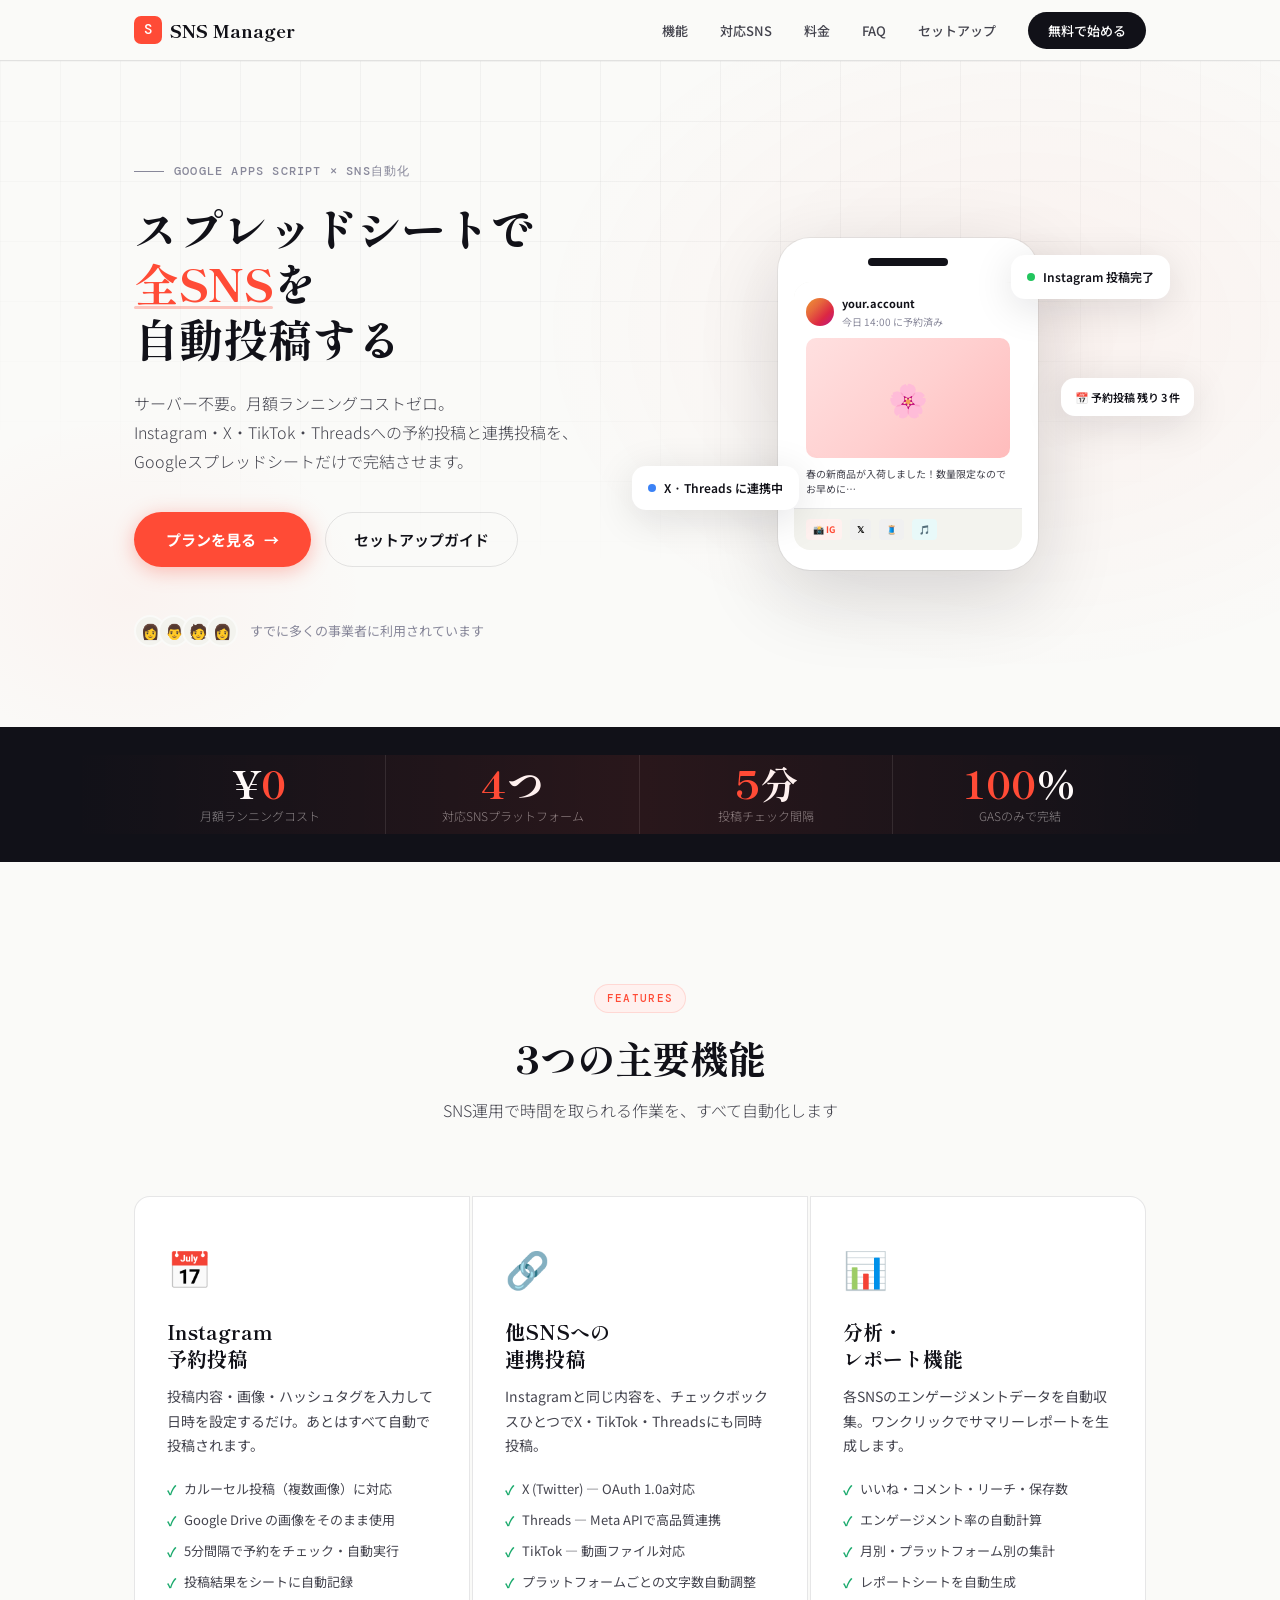
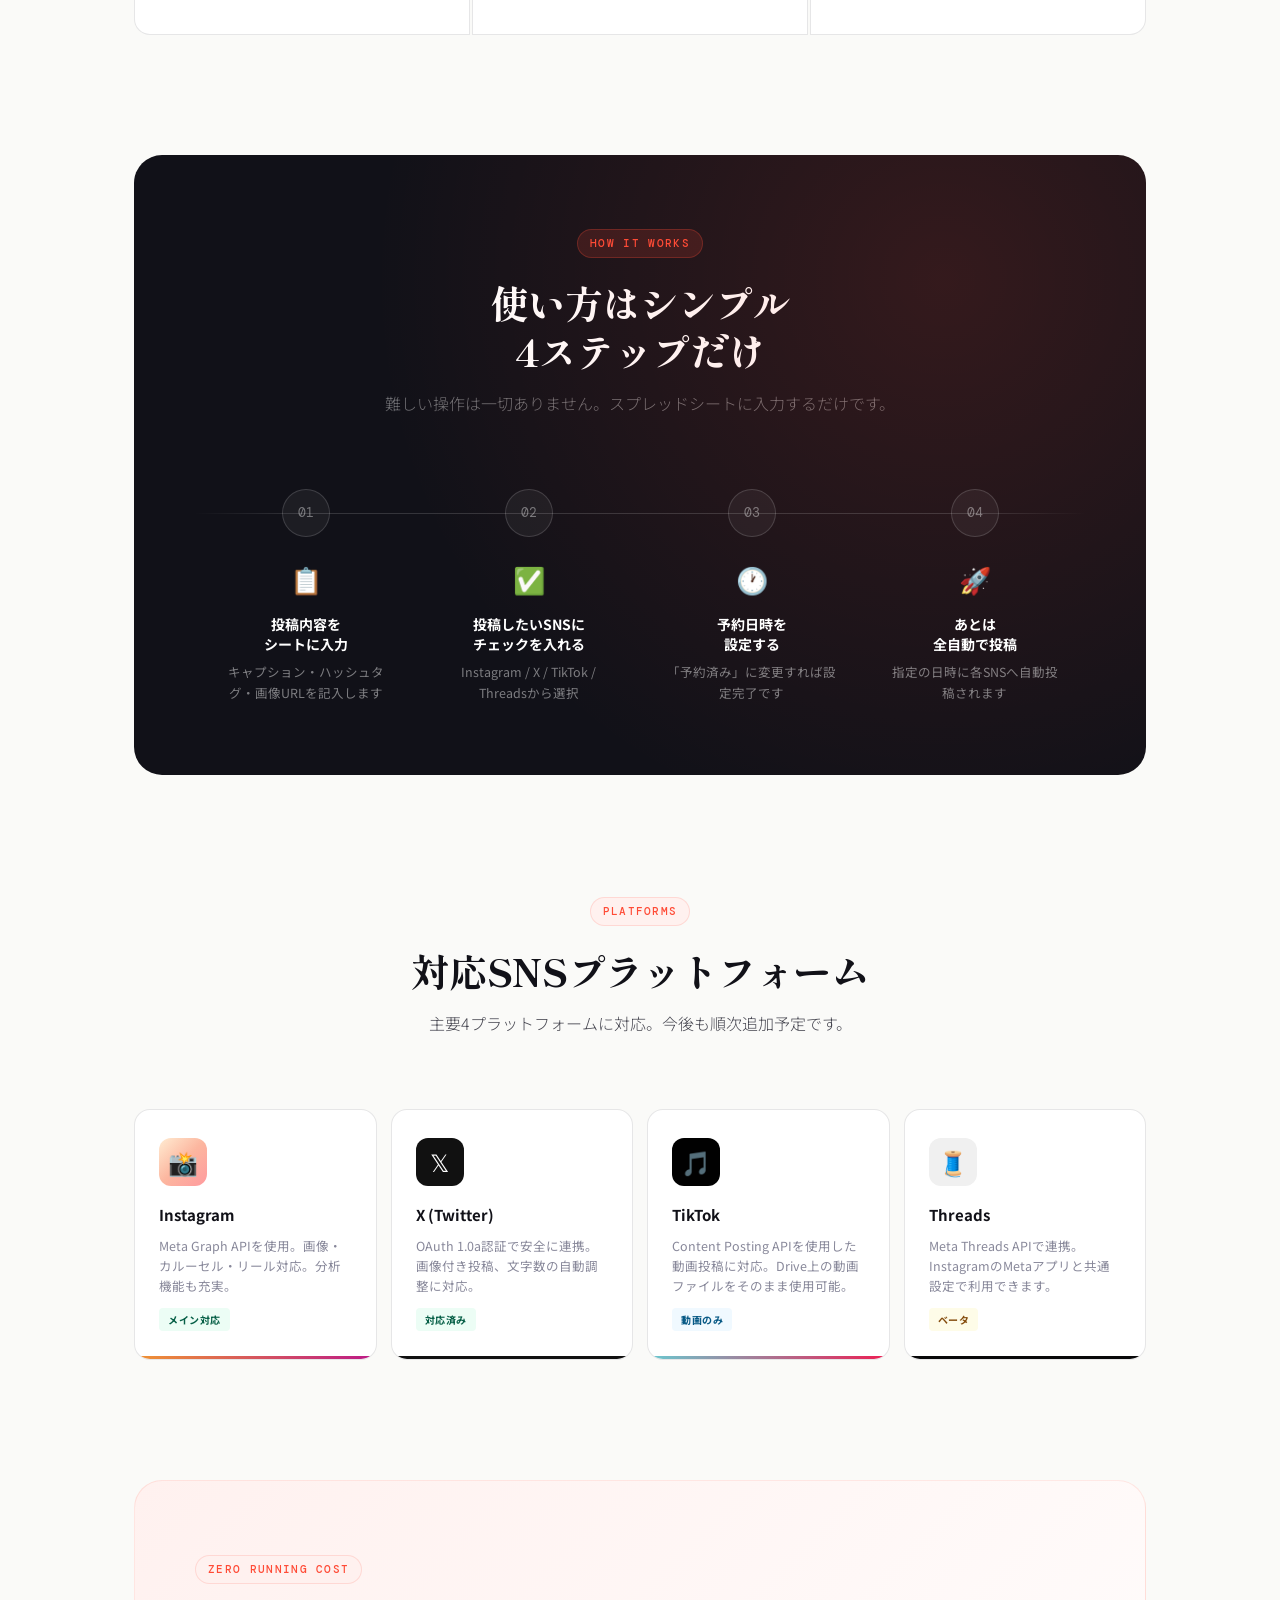
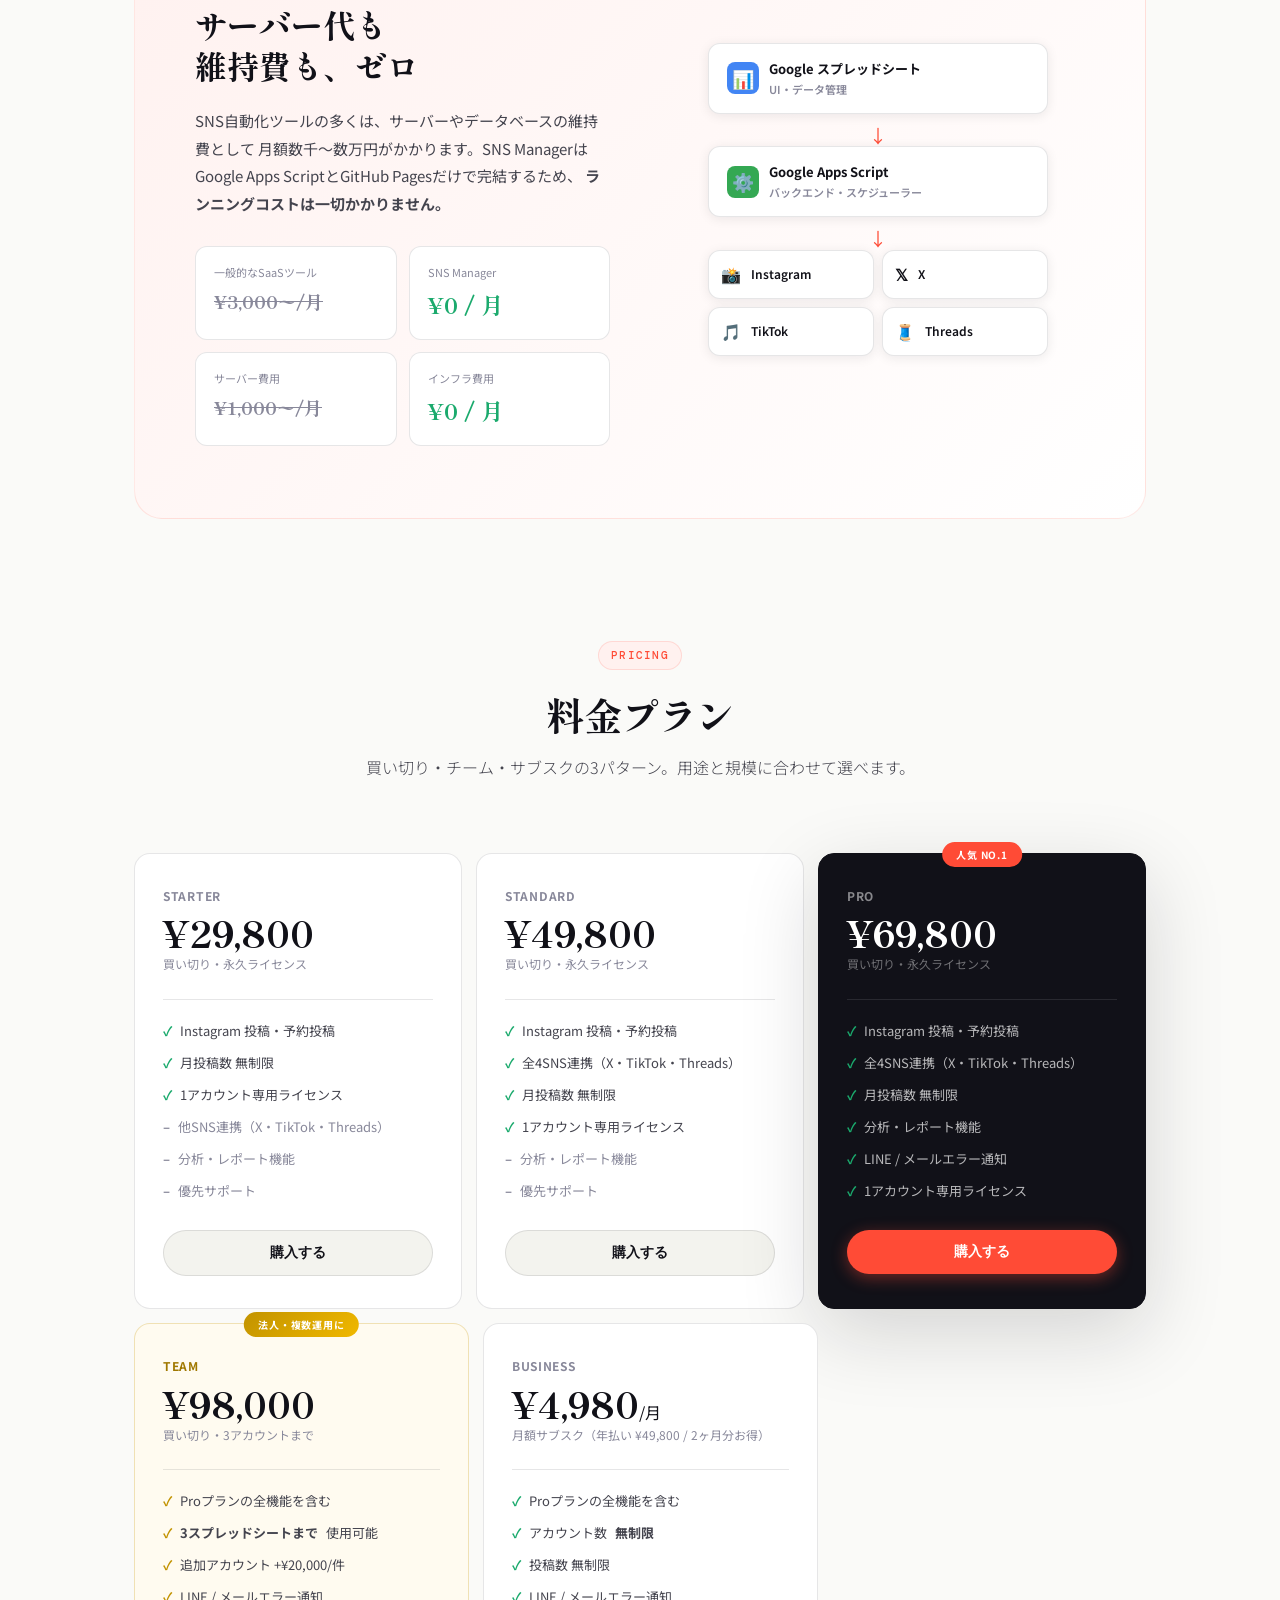
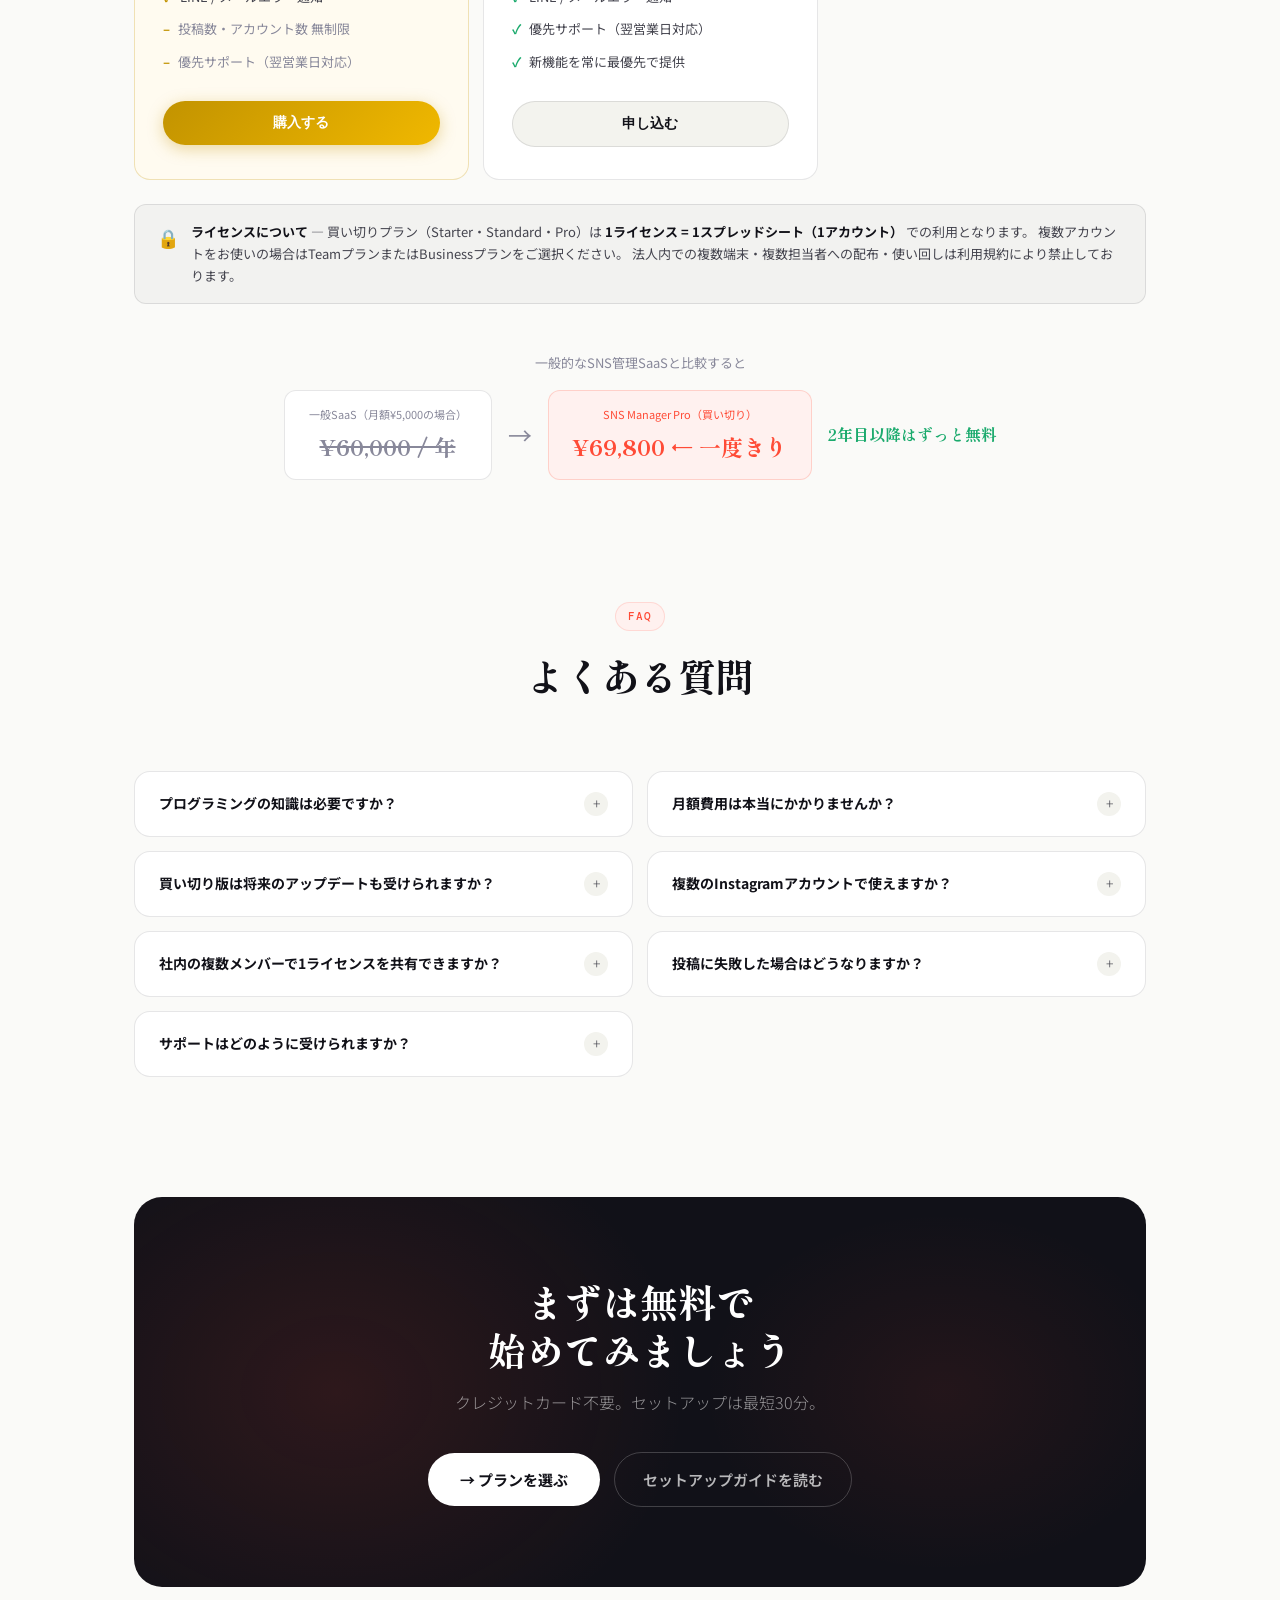
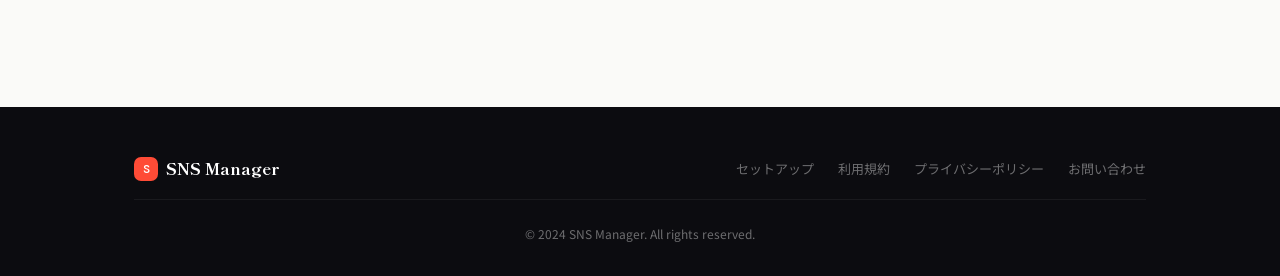
==== index.html @ 596867f9 "Initial commit: add documentation HTML files" ====
<!DOCTYPE html>
<html lang="ja">
<head>
<meta charset="UTF-8">
<meta name="viewport" content="width=device-width, initial-scale=1.0">
<title>SNS Manager — Googleスプレッドシートだけで、全SNS自動投稿</title>
<meta name="description" content="Instagram予約投稿・X・TikTok・Threads連携投稿・分析まで、Google Apps Scriptだけで完結。サーバー不要・月額ゼロのSNS自動化ツール。">
<link rel="preconnect" href="https://fonts.googleapis.com">
<link href="https://fonts.googleapis.com/css2?family=Shippori+Mincho+B1:wght@400;700;800&family=Noto+Sans+JP:wght@300;400;500;700&family=DM+Mono:wght@400;500&display=swap" rel="stylesheet">

<style>
/* ============================================================
   DESIGN TOKENS
   ============================================================ */
:root {
  --ink:       #111118;
  --ink-mid:   #44444e;
  --ink-soft:  #88889a;
  --paper:     #fafaf8;
  --paper2:    #f3f3ee;
  --accent:    #ff4b36;
  --accent-d:  #d93220;
  --accent-bg: #fff1ef;
  --ig:        #e1306c;
  --x:         #111;
  --tt:        #010101;
  --th:        #090909;
  --green:     #1baa6d;
  --border:    rgba(17,17,24,0.1);
  --shadow-sm: 0 2px 12px rgba(17,17,24,0.08);
  --shadow-md: 0 8px 40px rgba(17,17,24,0.12);
  --shadow-lg: 0 24px 80px rgba(17,17,24,0.16);
  --r:         16px;
  --serif: 'Shippori Mincho B1', serif;
  --sans:  'Noto Sans JP', sans-serif;
  --mono:  'DM Mono', monospace;
}

/* ============================================================
   RESET & BASE
   ============================================================ */
*, *::before, *::after { box-sizing: border-box; margin: 0; padding: 0; }
html { scroll-behavior: smooth; font-size: 16px; }
body {
  font-family: var(--sans);
  background: var(--paper);
  color: var(--ink);
  line-height: 1.7;
  overflow-x: hidden;
}
img { display: block; max-width: 100%; }
a { color: inherit; text-decoration: none; }

/* ============================================================
   SCROLL PROGRESS
   ============================================================ */
#progress {
  position: fixed;
  top: 0; left: 0;
  height: 3px;
  background: var(--accent);
  z-index: 300;
  transition: width 0.08s linear;
}

/* ============================================================
   HEADER
   ============================================================ */
header {
  position: sticky; top: 0; z-index: 200;
  background: rgba(250,250,248,0.9);
  backdrop-filter: blur(16px);
  border-bottom: 1px solid var(--border);
}
.nav-inner {
  max-width: 1140px; margin: 0 auto;
  padding: 0 5%;
  display: flex; align-items: center; justify-content: space-between;
  height: 60px;
}
.logo {
  font-family: var(--serif);
  font-size: 18px; font-weight: 800;
  color: var(--ink);
  display: flex; align-items: center; gap: 8px;
}
.logo-mark {
  width: 28px; height: 28px;
  background: var(--accent);
  border-radius: 7px;
  display: flex; align-items: center; justify-content: center;
  font-size: 14px; color: #fff;
  font-family: var(--mono);
  font-weight: 500;
}
.nav-links { display: flex; gap: 32px; list-style: none; }
.nav-links a {
  font-size: 13px; color: var(--ink-mid);
  font-weight: 500; transition: color .2s;
}
.nav-links a:hover { color: var(--ink); }
.nav-cta {
  background: var(--ink); color: #fff !important;
  padding: 9px 20px; border-radius: 100px;
  font-size: 13px; font-weight: 700;
  transition: background .2s, transform .15s;
}
.nav-cta:hover { background: var(--accent) !important; transform: translateY(-1px); }

/* ============================================================
   UTILITY
   ============================================================ */
.container { max-width: 1140px; margin: 0 auto; padding: 0 5%; }
.label {
  display: inline-block;
  font-family: var(--mono);
  font-size: 11px; font-weight: 500;
  letter-spacing: 0.12em; text-transform: uppercase;
  color: var(--accent);
  background: var(--accent-bg);
  padding: 4px 12px; border-radius: 100px;
  border: 1px solid rgba(255,75,54,.15);
  margin-bottom: 20px;
}
.btn-primary {
  display: inline-flex; align-items: center; gap: 8px;
  background: var(--accent); color: #fff;
  padding: 14px 32px; border-radius: 100px;
  font-size: 15px; font-weight: 700;
  box-shadow: 0 4px 20px rgba(255,75,54,.35);
  transition: all .2s;
  cursor: pointer; border: none;
}
.btn-primary:hover {
  background: var(--accent-d);
  transform: translateY(-2px);
  box-shadow: 0 8px 28px rgba(255,75,54,.4);
}
.btn-secondary {
  display: inline-flex; align-items: center; gap: 8px;
  background: transparent; color: var(--ink);
  padding: 14px 28px; border-radius: 100px;
  font-size: 15px; font-weight: 600;
  border: 1.5px solid var(--border);
  transition: all .2s;
  cursor: pointer;
}
.btn-secondary:hover {
  border-color: var(--ink);
  transform: translateY(-1px);
}

/* ============================================================
   HERO
   ============================================================ */
.hero {
  padding: 100px 0 80px;
  position: relative; overflow: hidden;
}
.hero-bg {
  position: absolute; inset: 0;
  background:
    radial-gradient(ellipse 700px 500px at 80% 40%, rgba(255,75,54,.05) 0%, transparent 70%),
    radial-gradient(ellipse 400px 300px at 10% 80%, rgba(255,75,54,.04) 0%, transparent 60%);
  pointer-events: none;
}
/* floating grid lines */
.hero-bg::before {
  content: '';
  position: absolute; inset: 0;
  background-image:
    linear-gradient(var(--border) 1px, transparent 1px),
    linear-gradient(90deg, var(--border) 1px, transparent 1px);
  background-size: 60px 60px;
  mask-image: radial-gradient(ellipse 80% 80% at 50% 0%, black 30%, transparent 100%);
  opacity: .4;
}
.hero-inner {
  position: relative; z-index: 1;
  max-width: 1140px; margin: 0 auto; padding: 0 5%;
  display: grid; grid-template-columns: 1fr 1fr;
  gap: 60px; align-items: center;
}
.hero-text {}
.hero-eyebrow {
  font-family: var(--mono);
  font-size: 12px; font-weight: 500; letter-spacing: .1em;
  text-transform: uppercase; color: var(--ink-soft);
  margin-bottom: 20px;
  display: flex; align-items: center; gap: 10px;
}
.hero-eyebrow::before {
  content: ''; width: 30px; height: 1px;
  background: var(--ink-soft);
}
h1 {
  font-family: var(--serif);
  font-size: clamp(32px, 3.5vw, 52px);
  font-weight: 800; line-height: 1.22;
  letter-spacing: -0.01em;
  margin-bottom: 24px;
}
h1 em {
  font-style: normal; color: var(--accent);
  position: relative; display: inline-block;
}
h1 em::after {
  content: '';
  position: absolute; bottom: 2px; left: 0; right: 0;
  height: 3px; background: var(--accent);
  border-radius: 2px; opacity: .3;
}
.hero-lead {
  font-size: 16px; color: var(--ink-mid);
  line-height: 1.8; margin-bottom: 36px;
  font-weight: 300;
}
.hero-actions { display: flex; gap: 14px; flex-wrap: wrap; margin-bottom: 48px; }
.hero-social-proof {
  display: flex; align-items: center; gap: 12px;
  font-size: 13px; color: var(--ink-soft);
}
.avatar-stack {
  display: flex;
}
.avatar {
  width: 32px; height: 32px; border-radius: 50%;
  background: var(--paper2); border: 2px solid var(--paper);
  margin-left: -8px; font-size: 15px;
  display: flex; align-items: center; justify-content: center;
}
.avatar:first-child { margin-left: 0; }

/* ── hero visual ── */
.hero-visual {
  position: relative; display: flex;
  justify-content: center; align-items: center;
}
.phone-frame {
  width: 260px;
  background: #fff;
  border-radius: 32px;
  padding: 20px 16px;
  box-shadow: var(--shadow-lg), 0 0 0 1px rgba(0,0,0,.06);
  position: relative; z-index: 2;
}
.phone-notch {
  width: 80px; height: 8px;
  background: var(--ink); border-radius: 4px;
  margin: 0 auto 16px;
}
.phone-screen {
  background: var(--paper2);
  border-radius: 16px; overflow: hidden;
}
.phone-post {
  background: #fff;
  border-bottom: 1px solid var(--border);
  padding: 12px;
}
.phone-post-header {
  display: flex; align-items: center; gap: 8px; margin-bottom: 8px;
}
.phone-avatar {
  width: 28px; height: 28px; border-radius: 50%;
  background: linear-gradient(135deg, #f09433, #e6683c, #dc2743, #bc1888);
}
.phone-name { font-size: 11px; font-weight: 700; }
.phone-time { font-size: 10px; color: var(--ink-soft); }
.phone-img-placeholder {
  height: 120px;
  background: linear-gradient(135deg, #ffe0e0 0%, #ffd0d0 50%, #ffbcbc 100%);
  border-radius: 10px; margin-bottom: 8px;
  display: flex; align-items: center; justify-content: center;
  font-size: 32px;
}
.phone-caption { font-size: 10px; color: var(--ink-mid); line-height: 1.5; }
.phone-footer {
  padding: 10px 12px;
  display: flex; gap: 8px; align-items: center;
}
.phone-sns-tag {
  font-size: 9px; font-weight: 700;
  padding: 3px 7px; border-radius: 4px;
  background: var(--accent-bg); color: var(--accent);
}
.phone-sns-tag.x  { background: #f0f0f0; color: #111; }
.phone-sns-tag.th { background: #f0f0f0; color: #090909; }
.phone-sns-tag.tt { background: #e8f9f9; color: #00b8b8; }

/* floating cards */
.float-card {
  position: absolute;
  background: #fff;
  border-radius: 14px;
  padding: 12px 16px;
  box-shadow: var(--shadow-md);
  font-size: 12px; font-weight: 600;
  white-space: nowrap;
  display: flex; align-items: center; gap: 8px;
  animation: float 4s ease-in-out infinite;
  z-index: 3;
}
.float-card-1 { top: 5%; right: -5%; animation-delay: 0s; }
.float-card-2 { bottom: 18%; left: -8%; animation-delay: 1.5s; }
.float-card-3 { top: 42%; right: -10%; animation-delay: 0.8s; }
@keyframes float {
  0%, 100% { transform: translateY(0px); }
  50% { transform: translateY(-8px); }
}
.float-dot {
  width: 8px; height: 8px; border-radius: 50%;
}
.float-dot.green { background: #22c55e; }
.float-dot.blue  { background: #3b82f6; }

/* ============================================================
   STATS BAR
   ============================================================ */
.stats-bar {
  background: var(--ink); color: #fff;
  padding: 28px 0;
  overflow: hidden;
}
.stats-inner {
  max-width: 1140px; margin: 0 auto; padding: 0 5%;
  display: grid; grid-template-columns: repeat(4, 1fr);
  gap: 1px;
  position: relative;
}
.stats-inner::before {
  content: ''; position: absolute; inset: 0;
  background: linear-gradient(90deg, transparent 0%, rgba(255,75,54,.1) 50%, transparent 100%);
  pointer-events: none;
}
.stat-item {
  text-align: center; padding: 8px 0;
  border-right: 1px solid rgba(255,255,255,.1);
}
.stat-item:last-child { border-right: none; }
.stat-num {
  font-family: var(--serif);
  font-size: clamp(26px, 3vw, 40px);
  font-weight: 800; line-height: 1;
  color: #fff; margin-bottom: 4px;
}
.stat-num span { color: var(--accent); }
.stat-label { font-size: 12px; color: rgba(255,255,255,.5); font-weight: 300; }

/* ============================================================
   FEATURES
   ============================================================ */
.features { padding: 120px 0; }
.section-header { text-align: center; margin-bottom: 72px; }
.section-header h2 {
  font-family: var(--serif);
  font-size: clamp(26px, 3vw, 42px);
  font-weight: 800; line-height: 1.25;
  letter-spacing: -0.01em; margin-bottom: 16px;
}
.section-header p { font-size: 16px; color: var(--ink-mid); font-weight: 300; }

.features-grid {
  display: grid;
  grid-template-columns: repeat(3, 1fr);
  gap: 2px;
}
.feat-card {
  background: #fff;
  padding: 40px 32px;
  border: 1px solid var(--border);
  transition: all .3s;
  position: relative; overflow: hidden;
}
.feat-card:first-child { border-radius: var(--r) 0 0 var(--r); }
.feat-card:last-child  { border-radius: 0 var(--r) var(--r) 0; }
.feat-card::before {
  content: '';
  position: absolute; top: 0; left: 0; right: 0;
  height: 3px;
  background: var(--accent);
  transform: scaleX(0); transform-origin: left;
  transition: transform .3s;
}
.feat-card:hover { transform: translateY(-4px); box-shadow: var(--shadow-md); z-index: 1; }
.feat-card:hover::before { transform: scaleX(1); }
.feat-icon {
  font-size: 36px; margin-bottom: 20px;
  display: block;
}
.feat-card h3 {
  font-family: var(--serif);
  font-size: 20px; font-weight: 700;
  margin-bottom: 12px; line-height: 1.35;
}
.feat-card p { font-size: 14px; color: var(--ink-mid); line-height: 1.75; }
.feat-list {
  margin-top: 20px; list-style: none;
  display: flex; flex-direction: column; gap: 8px;
}
.feat-list li {
  font-size: 13px; color: var(--ink-mid);
  display: flex; align-items: flex-start; gap: 8px;
}
.feat-list li::before {
  content: '✓';
  color: var(--green); font-weight: 700; flex-shrink: 0;
  margin-top: 1px;
}

/* ============================================================
   HOW IT WORKS
   ============================================================ */
.how { padding: 0 0 120px; }
.how-inner {
  background: var(--ink);
  border-radius: 28px;
  padding: 72px 60px;
  position: relative; overflow: hidden;
}
.how-inner::before {
  content: '';
  position: absolute; inset: 0;
  background-image: radial-gradient(circle at 80% 20%, rgba(255,75,54,.15) 0%, transparent 60%);
  pointer-events: none;
}
.how-inner .section-header h2 { color: #fff; }
.how-inner .section-header p  { color: rgba(255,255,255,.5); }
.how-steps {
  display: grid; grid-template-columns: repeat(4, 1fr);
  gap: 0; position: relative; z-index: 1;
}
.how-steps::before {
  content: '';
  position: absolute; top: 24px; left: 0; right: 0;
  height: 1px;
  background: linear-gradient(90deg,
    transparent 0%, rgba(255,255,255,.15) 12.5%,
    rgba(255,255,255,.15) 87.5%, transparent 100%);
}
.how-step {
  padding: 0 24px; text-align: center;
  position: relative;
}
.how-step-num {
  width: 48px; height: 48px;
  border-radius: 50%;
  border: 1px solid rgba(255,255,255,.15);
  background: rgba(255,255,255,.05);
  display: flex; align-items: center; justify-content: center;
  margin: 0 auto 20px;
  font-family: var(--mono); font-size: 13px; color: rgba(255,255,255,.4);
  position: relative; z-index: 1;
  transition: all .3s;
}
.how-step:hover .how-step-num {
  background: var(--accent); border-color: var(--accent);
  color: #fff;
}
.how-step-icon {
  font-size: 26px; margin-bottom: 14px;
  display: block;
}
.how-step h4 {
  font-size: 14px; font-weight: 700; color: #fff;
  margin-bottom: 8px; line-height: 1.4;
}
.how-step p { font-size: 12.5px; color: rgba(255,255,255,.45); line-height: 1.65; }

/* ============================================================
   SNS PLATFORMS
   ============================================================ */
.platforms { padding: 0 0 120px; }
.platforms-grid {
  display: grid; grid-template-columns: repeat(4, 1fr);
  gap: 14px; margin-top: 48px;
}
.platform-card {
  border: 1.5px solid var(--border);
  border-radius: var(--r);
  padding: 28px 24px;
  background: #fff;
  transition: all .25s;
  position: relative; overflow: hidden;
}
.platform-card:hover {
  transform: translateY(-4px);
  box-shadow: var(--shadow-md);
}
.platform-card::after {
  content: '';
  position: absolute; bottom: 0; left: 0; right: 0;
  height: 3px;
}
.platform-card.ig::after { background: linear-gradient(90deg, #f09433, #bc1888); }
.platform-card.x::after  { background: #111; }
.platform-card.tt::after { background: linear-gradient(90deg, #69c9d0, #ee1d52); }
.platform-card.th::after { background: #090909; }

.platform-icon {
  width: 48px; height: 48px; border-radius: 12px;
  display: flex; align-items: center; justify-content: center;
  font-size: 24px; margin-bottom: 16px;
}
.ig .platform-icon { background: linear-gradient(135deg, #ffecd2, #fcb69f, #ff9a9e); }
.x .platform-icon  { background: #111; }
.tt .platform-icon { background: #010101; }
.th .platform-icon { background: #f0f0f0; }

.platform-card h3 {
  font-size: 15px; font-weight: 700; margin-bottom: 8px;
}
.platform-card p {
  font-size: 12.5px; color: var(--ink-soft); line-height: 1.6;
}
.platform-tag {
  display: inline-block; margin-top: 12px;
  font-size: 10px; font-weight: 700;
  letter-spacing: .06em; text-transform: uppercase;
  padding: 3px 9px; border-radius: 4px;
}
.tag-available { background: #ecfdf5; color: #065f46; }
.tag-beta      { background: #fefce8; color: #854d0e; }
.tag-video     { background: #f0f9ff; color: #075985; }

/* ============================================================
   PRICING
   ============================================================ */
.pricing { padding: 0 0 120px; background: var(--paper); }
.pricing-grid {
  display: grid;
  grid-template-columns: repeat(3, 1fr);
  gap: 14px; margin-top: 56px;
}
.pricing-grid-bottom {
  display: grid;
  grid-template-columns: repeat(2, 1fr);
  gap: 14px; margin-top: 14px;
  max-width: calc(66.666% + 9px);
  /* align Team+Business under first 2 cards */
}
.pricing-note {
  margin-top: 24px;
  background: rgba(17,17,24,.03);
  border: 1.5px solid var(--border);
  border-radius: 12px;
  padding: 16px 22px;
  display: flex; align-items: flex-start; gap: 12px;
  font-size: 13px; color: var(--ink-mid);
}
.pricing-note-icon { font-size: 18px; flex-shrink: 0; margin-top: 1px; }
.pricing-note strong { color: var(--ink); }
/* Team card gold accent */
.price-card.team {
  background: #fffbf0;
  border-color: rgba(194,147,0,.25);
}
.price-card.team:hover { box-shadow: 0 8px 40px rgba(194,147,0,.15); }
.price-card.team .price-badge {
  background: linear-gradient(135deg, #c29300, #f0b800);
}
.price-card.team .price-plan { color: #a07800; }
.price-card.team .price-features li::before { color: #c29300; }
.price-card.team .price-cta.gold {
  background: linear-gradient(135deg, #c29300, #f0b800);
  color: #fff;
  border: none;
  box-shadow: 0 4px 16px rgba(194,147,0,.35);
}
.price-card.team .price-cta.gold:hover {
  filter: brightness(1.08); transform: translateY(-1px);
}
.price-card {
  background: #fff;
  border: 1.5px solid var(--border);
  border-radius: var(--r);
  padding: 32px 28px;
  position: relative; transition: all .3s;
}
.price-card:hover {
  transform: translateY(-4px);
  box-shadow: var(--shadow-md);
}
.price-card.featured {
  background: var(--ink); border-color: var(--ink);
  transform: translateY(-8px);
  box-shadow: var(--shadow-lg);
}
.price-card.featured:hover { transform: translateY(-12px); }

.price-badge {
  position: absolute; top: -12px; left: 50%; transform: translateX(-50%);
  background: var(--accent); color: #fff;
  font-size: 10px; font-weight: 700; letter-spacing: .08em;
  text-transform: uppercase; padding: 4px 14px; border-radius: 100px;
  white-space: nowrap;
}

.price-plan {
  font-size: 12px; font-weight: 700; letter-spacing: .06em;
  text-transform: uppercase; color: var(--ink-soft);
  margin-bottom: 8px;
}
.price-card.featured .price-plan { color: rgba(255,255,255,.5); }

.price-amount {
  font-family: var(--serif);
  font-size: 36px; font-weight: 800;
  line-height: 1; color: var(--ink);
  margin-bottom: 4px;
}
.price-card.featured .price-amount { color: #fff; }
.price-amount small {
  font-size: 16px; font-weight: 400;
  font-family: var(--sans);
}
.price-type {
  font-size: 12px; color: var(--ink-soft); margin-bottom: 24px;
}
.price-card.featured .price-type { color: rgba(255,255,255,.4); }

.price-divider {
  height: 1px; background: var(--border); margin-bottom: 20px;
}
.price-card.featured .price-divider { background: rgba(255,255,255,.1); }

.price-features { list-style: none; display: flex; flex-direction: column; gap: 10px; }
.price-features li {
  font-size: 13px; color: var(--ink-mid);
  display: flex; align-items: flex-start; gap: 8px;
}
.price-card.featured .price-features li { color: rgba(255,255,255,.7); }
.price-features li::before {
  content: '✓'; color: var(--green); font-weight: 700; flex-shrink: 0;
}
.price-features li.disabled { color: var(--ink-soft) !important; }
.price-features li.disabled::before { content: '–'; color: var(--ink-soft); }

.price-cta {
  width: 100%; margin-top: 28px;
  padding: 13px; border-radius: 100px;
  font-size: 14px; font-weight: 700;
  cursor: pointer; border: none;
  transition: all .2s;
}
.price-cta.light {
  background: var(--paper2); color: var(--ink);
  border: 1.5px solid var(--border);
}
.price-cta.light:hover { background: var(--paper); border-color: var(--ink); }
.price-cta.dark {
  background: var(--accent); color: #fff;
  box-shadow: 0 4px 16px rgba(255,75,54,.4);
}
.price-cta.dark:hover { background: var(--accent-d); transform: translateY(-1px); }

/* ============================================================
   TESTIMONIAL / NO SERVER SECTION
   ============================================================ */
.noserver {
  padding: 0 0 120px;
}
.noserver-inner {
  background: linear-gradient(135deg, var(--accent-bg) 0%, #fff 100%);
  border: 1.5px solid rgba(255,75,54,.12);
  border-radius: 28px;
  padding: 72px 60px;
  display: grid; grid-template-columns: 1fr 1fr;
  gap: 60px; align-items: center;
}
.noserver-text {}
.noserver-text h2 {
  font-family: var(--serif);
  font-size: clamp(24px, 2.5vw, 36px);
  font-weight: 800; line-height: 1.3;
  margin-bottom: 20px;
}
.noserver-text p { font-size: 15px; color: var(--ink-mid); line-height: 1.85; margin-bottom: 28px; }
.cost-compare {
  display: grid; grid-template-columns: 1fr 1fr;
  gap: 12px;
}
.cost-item {
  background: #fff;
  border: 1px solid var(--border);
  border-radius: 12px; padding: 16px 18px;
}
.cost-label { font-size: 11px; color: var(--ink-soft); margin-bottom: 4px; }
.cost-val {
  font-family: var(--serif);
  font-size: 22px; font-weight: 800;
}
.cost-val.zero { color: var(--green); }
.cost-val.strike {
  color: var(--ink-soft);
  text-decoration: line-through;
  font-size: 18px;
}

.noserver-visual {
  display: flex; align-items: center; justify-content: center;
}
.arch-diagram {
  position: relative; width: 100%; max-width: 340px;
}
.arch-node {
  background: #fff;
  border: 1.5px solid var(--border);
  border-radius: 12px; padding: 14px 18px;
  display: flex; align-items: center; gap: 10px;
  box-shadow: var(--shadow-sm);
  font-size: 13px; font-weight: 600;
  margin-bottom: 10px;
  transition: all .3s;
  position: relative; z-index: 2;
}
.arch-node:hover { box-shadow: var(--shadow-md); transform: translateX(4px); }
.arch-node-icon {
  width: 32px; height: 32px; border-radius: 8px;
  display: flex; align-items: center; justify-content: center;
  font-size: 16px; flex-shrink: 0;
}
.arch-arrow {
  text-align: center; font-size: 18px; color: var(--accent);
  margin: -4px 0; position: relative; z-index: 1;
  animation: arrowPulse 1.5s ease-in-out infinite;
}
@keyframes arrowPulse {
  0%, 100% { opacity: 1; transform: translateY(0); }
  50% { opacity: .5; transform: translateY(3px); }
}

/* ============================================================
   FAQ
   ============================================================ */
.faq { padding: 0 0 120px; }
.faq-grid {
  display: grid; grid-template-columns: repeat(2, 1fr);
  gap: 14px; margin-top: 56px;
}
.faq-item {
  background: #fff; border: 1.5px solid var(--border);
  border-radius: var(--r); overflow: hidden;
  transition: border-color .2s;
}
.faq-item:hover { border-color: rgba(17,17,24,.2); }
.faq-q {
  padding: 20px 24px;
  font-size: 14px; font-weight: 700;
  cursor: pointer;
  display: flex; justify-content: space-between; align-items: center;
  gap: 12px;
  user-select: none;
}
.faq-toggle {
  width: 24px; height: 24px; border-radius: 50%;
  background: var(--paper2); flex-shrink: 0;
  display: flex; align-items: center; justify-content: center;
  font-size: 14px; font-weight: 300; color: var(--ink-mid);
  transition: all .2s;
}
.faq-item.open .faq-toggle {
  background: var(--accent); color: #fff; transform: rotate(45deg);
}
.faq-a {
  display: none; padding: 0 24px 20px;
  font-size: 13.5px; color: var(--ink-mid); line-height: 1.75;
  border-top: 1px solid var(--border);
  padding-top: 16px;
}
.faq-item.open .faq-a { display: block; }

/* ============================================================
   CTA SECTION
   ============================================================ */
.cta-section {
  padding: 0 0 120px;
}
.cta-inner {
  background: var(--ink); color: #fff;
  border-radius: 28px;
  padding: 80px 60px;
  text-align: center;
  position: relative; overflow: hidden;
}
.cta-inner::before {
  content: '';
  position: absolute; inset: 0;
  background:
    radial-gradient(ellipse 500px 400px at 20% 50%, rgba(255,75,54,.12) 0%, transparent 70%),
    radial-gradient(ellipse 400px 300px at 80% 50%, rgba(255,75,54,.08) 0%, transparent 60%);
  pointer-events: none;
}
.cta-inner h2 {
  font-family: var(--serif);
  font-size: clamp(26px, 3vw, 44px);
  font-weight: 800; line-height: 1.25;
  margin-bottom: 16px; position: relative; z-index: 1;
}
.cta-inner p {
  font-size: 16px; color: rgba(255,255,255,.55);
  margin-bottom: 36px; position: relative; z-index: 1;
  font-weight: 300;
}
.cta-actions {
  display: flex; align-items: center; justify-content: center;
  gap: 14px; flex-wrap: wrap;
  position: relative; z-index: 1;
}
.btn-white {
  display: inline-flex; align-items: center; gap: 8px;
  background: #fff; color: var(--ink);
  padding: 14px 32px; border-radius: 100px;
  font-size: 15px; font-weight: 700;
  transition: all .2s;
}
.btn-white:hover { background: var(--paper2); transform: translateY(-2px); }
.btn-outline-white {
  display: inline-flex; align-items: center; gap: 8px;
  background: transparent; color: rgba(255,255,255,.7);
  padding: 14px 28px; border-radius: 100px;
  font-size: 15px; font-weight: 600;
  border: 1.5px solid rgba(255,255,255,.2);
  transition: all .2s;
}
.btn-outline-white:hover { border-color: rgba(255,255,255,.5); color: #fff; }

/* ============================================================
   FOOTER
   ============================================================ */
footer {
  background: #0c0c10; color: rgba(255,255,255,.4);
  padding: 48px 0 32px;
}
.footer-inner {
  max-width: 1140px; margin: 0 auto; padding: 0 5%;
  display: flex; justify-content: space-between; align-items: center;
  flex-wrap: wrap; gap: 20px;
}
.footer-logo {
  font-family: var(--serif);
  font-size: 16px; font-weight: 800; color: #fff;
  display: flex; align-items: center; gap: 8px;
}
.footer-links { display: flex; gap: 24px; }
.footer-links a { font-size: 13px; transition: color .2s; }
.footer-links a:hover { color: rgba(255,255,255,.8); }
.footer-copy { font-size: 12px; width: 100%; text-align: center; padding-top: 24px; border-top: 1px solid rgba(255,255,255,.06); margin-top: 16px; }

/* ============================================================
   ANIMATIONS
   ============================================================ */
.reveal {
  opacity: 0;
  transform: translateY(24px);
  transition: opacity .6s ease, transform .6s ease;
}
.reveal.visible {
  opacity: 1;
  transform: translateY(0);
}

/* ============================================================
   RESPONSIVE
   ============================================================ */
@media (max-width: 900px) {
  .hero-inner { grid-template-columns: 1fr; }
  .hero-visual { display: none; }
  .features-grid { grid-template-columns: 1fr; }
  .feat-card:first-child { border-radius: var(--r) var(--r) 0 0; }
  .feat-card:last-child  { border-radius: 0 0 var(--r) var(--r); }
  .how-inner { padding: 48px 28px; }
  .how-steps { grid-template-columns: repeat(2, 1fr); gap: 32px; }
  .how-steps::before { display: none; }
  .platforms-grid { grid-template-columns: repeat(2, 1fr); }
  .pricing-grid { grid-template-columns: repeat(2, 1fr); }
  .pricing-grid-bottom { grid-template-columns: repeat(2, 1fr); max-width: 100%; }
  .price-card.featured { transform: none; }
  .noserver-inner { grid-template-columns: 1fr; padding: 48px 28px; }
  .noserver-visual { display: none; }
  .faq-grid { grid-template-columns: 1fr; }
  .cta-inner { padding: 56px 28px; }
  .stats-inner { grid-template-columns: repeat(2, 1fr); }
  .nav-links { display: none; }
}
@media (max-width: 540px) {
  .pricing-grid { grid-template-columns: 1fr; }
  .pricing-grid-bottom { grid-template-columns: 1fr; max-width: 100%; }
  .platforms-grid { grid-template-columns: 1fr 1fr; }
  .how-steps { grid-template-columns: 1fr; }
}
</style>
</head>
<body>

<div id="progress"></div>

<!-- ============================================================
     HEADER
     ============================================================ -->
<header>
  <div class="nav-inner">
    <a href="#" class="logo">
      <div class="logo-mark">S</div>
      SNS Manager
    </a>
    <ul class="nav-links">
      <li><a href="#features">機能</a></li>
      <li><a href="#platforms">対応SNS</a></li>
      <li><a href="#pricing">料金</a></li>
      <li><a href="#faq">FAQ</a></li>
      <li><a href="setup-guide.html">セットアップ</a></li>
      <li><a href="#cta" class="nav-cta">無料で始める</a></li>
    </ul>
  </div>
</header>

<!-- ============================================================
     HERO
     ============================================================ -->
<section class="hero">
  <div class="hero-bg"></div>
  <div class="hero-inner">
    <div class="hero-text">
      <div class="hero-eyebrow">Google Apps Script × SNS自動化</div>
      <h1>スプレッドシートで<br><em>全SNS</em>を<br>自動投稿する</h1>
      <p class="hero-lead">
        サーバー不要。月額ランニングコストゼロ。<br>
        Instagram・X・TikTok・Threadsへの予約投稿と連携投稿を、
        Googleスプレッドシートだけで完結させます。
      </p>
      <div class="hero-actions">
        <a href="#pricing" class="btn-primary">
          <span>プランを見る</span>
          <span>→</span>
        </a>
        <a href="setup-guide.html" class="btn-secondary">
          <span>セットアップガイド</span>
        </a>
      </div>
      <div class="hero-social-proof">
        <div class="avatar-stack">
          <div class="avatar">👩</div>
          <div class="avatar">👨</div>
          <div class="avatar">🧑</div>
          <div class="avatar">👩</div>
        </div>
        <span>すでに多くの事業者に利用されています</span>
      </div>
    </div>

    <div class="hero-visual">
      <!-- floating status cards -->
      <div class="float-card float-card-1">
        <div class="float-dot green"></div>
        Instagram 投稿完了
      </div>
      <div class="float-card float-card-2">
        <div class="float-dot blue"></div>
        X · Threads に連携中
      </div>
      <div class="float-card float-card-3" style="font-size:11px; padding: 10px 14px;">
        📅 予約投稿 残り 3 件
      </div>

      <!-- phone mockup -->
      <div class="phone-frame">
        <div class="phone-notch"></div>
        <div class="phone-screen">
          <div class="phone-post">
            <div class="phone-post-header">
              <div class="phone-avatar"></div>
              <div>
                <div class="phone-name">your.account</div>
                <div class="phone-time">今日 14:00 に予約済み</div>
              </div>
            </div>
            <div class="phone-img-placeholder">🌸</div>
            <div class="phone-caption">
              春の新商品が入荷しました！数量限定なのでお早めに…
            </div>
          </div>
          <div class="phone-footer">
            <div class="phone-sns-tag">📸 IG</div>
            <div class="phone-sns-tag x">𝕏</div>
            <div class="phone-sns-tag th">🧵</div>
            <div class="phone-sns-tag tt">🎵</div>
          </div>
        </div>
      </div>
    </div>
  </div>
</section>

<!-- ============================================================
     STATS
     ============================================================ -->
<div class="stats-bar">
  <div class="stats-inner">
    <div class="stat-item">
      <div class="stat-num">¥<span class="counter" data-target="0">0</span></div>
      <div class="stat-label">月額ランニングコスト</div>
    </div>
    <div class="stat-item">
      <div class="stat-num"><span class="counter" data-target="4">0</span>つ</div>
      <div class="stat-label">対応SNSプラットフォーム</div>
    </div>
    <div class="stat-item">
      <div class="stat-num"><span class="counter" data-target="5">0</span>分</div>
      <div class="stat-label">投稿チェック間隔</div>
    </div>
    <div class="stat-item">
      <div class="stat-num"><span class="counter" data-target="100">0</span>%</div>
      <div class="stat-label">GASのみで完結</div>
    </div>
  </div>
</div>

<!-- ============================================================
     FEATURES
     ============================================================ -->
<section class="features" id="features">
  <div class="container">
    <div class="section-header reveal">
      <div class="label">Features</div>
      <h2>3つの主要機能</h2>
      <p>SNS運用で時間を取られる作業を、すべて自動化します</p>
    </div>
    <div class="features-grid">
      <div class="feat-card reveal">
        <span class="feat-icon">📅</span>
        <h3>Instagram<br>予約投稿</h3>
        <p>投稿内容・画像・ハッシュタグを入力して日時を設定するだけ。あとはすべて自動で投稿されます。</p>
        <ul class="feat-list">
          <li>カルーセル投稿（複数画像）に対応</li>
          <li>Google Drive の画像をそのまま使用</li>
          <li>5分間隔で予約をチェック・自動実行</li>
          <li>投稿結果をシートに自動記録</li>
        </ul>
      </div>
      <div class="feat-card reveal">
        <span class="feat-icon">🔗</span>
        <h3>他SNSへの<br>連携投稿</h3>
        <p>Instagramと同じ内容を、チェックボックスひとつでX・TikTok・Threadsにも同時投稿。</p>
        <ul class="feat-list">
          <li>X (Twitter) — OAuth 1.0a対応</li>
          <li>Threads — Meta APIで高品質連携</li>
          <li>TikTok — 動画ファイル対応</li>
          <li>プラットフォームごとの文字数自動調整</li>
        </ul>
      </div>
      <div class="feat-card reveal">
        <span class="feat-icon">📊</span>
        <h3>分析・<br>レポート機能</h3>
        <p>各SNSのエンゲージメントデータを自動収集。ワンクリックでサマリーレポートを生成します。</p>
        <ul class="feat-list">
          <li>いいね・コメント・リーチ・保存数</li>
          <li>エンゲージメント率の自動計算</li>
          <li>月別・プラットフォーム別の集計</li>
          <li>レポートシートを自動生成</li>
        </ul>
      </div>
    </div>
  </div>
</section>

<!-- ============================================================
     HOW IT WORKS
     ============================================================ -->
<section class="how">
  <div class="container">
    <div class="how-inner reveal">
      <div class="section-header">
        <div class="label" style="background:rgba(255,75,54,.15); border-color:rgba(255,75,54,.25);">How it works</div>
        <h2>使い方はシンプル<br>4ステップだけ</h2>
        <p style="color:rgba(255,255,255,.4);">難しい操作は一切ありません。スプレッドシートに入力するだけです。</p>
      </div>
      <div class="how-steps">
        <div class="how-step">
          <div class="how-step-num">01</div>
          <span class="how-step-icon">📋</span>
          <h4>投稿内容を<br>シートに入力</h4>
          <p>キャプション・ハッシュタグ・画像URLを記入します</p>
        </div>
        <div class="how-step">
          <div class="how-step-num">02</div>
          <span class="how-step-icon">✅</span>
          <h4>投稿したいSNSに<br>チェックを入れる</h4>
          <p>Instagram / X / TikTok / Threadsから選択</p>
        </div>
        <div class="how-step">
          <div class="how-step-num">03</div>
          <span class="how-step-icon">🕐</span>
          <h4>予約日時を<br>設定する</h4>
          <p>「予約済み」に変更すれば設定完了です</p>
        </div>
        <div class="how-step">
          <div class="how-step-num">04</div>
          <span class="how-step-icon">🚀</span>
          <h4>あとは<br>全自動で投稿</h4>
          <p>指定の日時に各SNSへ自動投稿されます</p>
        </div>
      </div>
    </div>
  </div>
</section>

<!-- ============================================================
     PLATFORMS
     ============================================================ -->
<section class="platforms" id="platforms">
  <div class="container">
    <div class="section-header reveal">
      <div class="label">Platforms</div>
      <h2>対応SNSプラットフォーム</h2>
      <p>主要4プラットフォームに対応。今後も順次追加予定です。</p>
    </div>
    <div class="platforms-grid">
      <div class="platform-card ig reveal">
        <div class="platform-icon">📸</div>
        <h3>Instagram</h3>
        <p>Meta Graph APIを使用。画像・カルーセル・リール対応。分析機能も充実。</p>
        <span class="platform-tag tag-available">メイン対応</span>
      </div>
      <div class="platform-card x reveal">
        <div class="platform-icon" style="color:#fff;">𝕏</div>
        <h3>X (Twitter)</h3>
        <p>OAuth 1.0a認証で安全に連携。画像付き投稿、文字数の自動調整に対応。</p>
        <span class="platform-tag tag-available">対応済み</span>
      </div>
      <div class="platform-card tt reveal">
        <div class="platform-icon" style="color:#fff;">🎵</div>
        <h3>TikTok</h3>
        <p>Content Posting APIを使用した動画投稿に対応。Drive上の動画ファイルをそのまま使用可能。</p>
        <span class="platform-tag tag-video">動画のみ</span>
      </div>
      <div class="platform-card th reveal">
        <div class="platform-icon">🧵</div>
        <h3>Threads</h3>
        <p>Meta Threads APIで連携。InstagramのMetaアプリと共通設定で利用できます。</p>
        <span class="platform-tag tag-beta">ベータ</span>
      </div>
    </div>
  </div>
</section>

<!-- ============================================================
     NO SERVER
     ============================================================ -->
<section class="noserver">
  <div class="container">
    <div class="noserver-inner reveal">
      <div class="noserver-text">
        <div class="label">Zero Running Cost</div>
        <h2>サーバー代も<br>維持費も、ゼロ</h2>
        <p>
          SNS自動化ツールの多くは、サーバーやデータベースの維持費として
          月額数千〜数万円がかかります。SNS Managerは
          Google Apps ScriptとGitHub Pagesだけで完結するため、
          <strong>ランニングコストは一切かかりません。</strong>
        </p>
        <div class="cost-compare">
          <div class="cost-item">
            <div class="cost-label">一般的なSaaSツール</div>
            <div class="cost-val strike">¥3,000〜/月</div>
          </div>
          <div class="cost-item">
            <div class="cost-label">SNS Manager</div>
            <div class="cost-val zero">¥0 / 月</div>
          </div>
          <div class="cost-item">
            <div class="cost-label">サーバー費用</div>
            <div class="cost-val strike">¥1,000〜/月</div>
          </div>
          <div class="cost-item">
            <div class="cost-label">インフラ費用</div>
            <div class="cost-val zero">¥0 / 月</div>
          </div>
        </div>
      </div>
      <div class="noserver-visual">
        <div class="arch-diagram">
          <div class="arch-node">
            <div class="arch-node-icon" style="background:#4285f4; color:#fff; font-size:18px;">📊</div>
            <div>
              <div style="font-size:13px; font-weight:700;">Google スプレッドシート</div>
              <div style="font-size:11px; color:var(--ink-soft);">UI・データ管理</div>
            </div>
          </div>
          <div class="arch-arrow">↓</div>
          <div class="arch-node">
            <div class="arch-node-icon" style="background:#34a853; color:#fff; font-size:18px;">⚙️</div>
            <div>
              <div style="font-size:13px; font-weight:700;">Google Apps Script</div>
              <div style="font-size:11px; color:var(--ink-soft);">バックエンド・スケジューラー</div>
            </div>
          </div>
          <div class="arch-arrow">↓</div>
          <div style="display:grid; grid-template-columns:1fr 1fr; gap:8px;">
            <div class="arch-node" style="margin-bottom:0; padding:10px 12px;">
              <span style="font-size:16px;">📸</span>
              <span style="font-size:12px;">Instagram</span>
            </div>
            <div class="arch-node" style="margin-bottom:0; padding:10px 12px;">
              <span style="font-size:16px;">𝕏</span>
              <span style="font-size:12px;">X</span>
            </div>
            <div class="arch-node" style="margin-bottom:0; padding:10px 12px;">
              <span style="font-size:16px;">🎵</span>
              <span style="font-size:12px;">TikTok</span>
            </div>
            <div class="arch-node" style="margin-bottom:0; padding:10px 12px;">
              <span style="font-size:16px;">🧵</span>
              <span style="font-size:12px;">Threads</span>
            </div>
          </div>
        </div>
      </div>
    </div>
  </div>
</section>

<!-- ============================================================
     PRICING
     ============================================================ -->
<section class="pricing" id="pricing">
  <div class="container">
    <div class="section-header reveal">
      <div class="label">Pricing</div>
      <h2>料金プラン</h2>
      <p>買い切り・チーム・サブスクの3パターン。用途と規模に合わせて選べます。</p>
    </div>

    <!-- 上段：スターター・スタンダード・プロ -->
    <div class="pricing-grid">

      <!-- STARTER -->
      <div class="price-card reveal">
        <div class="price-plan">Starter</div>
        <div class="price-amount">¥29,800</div>
        <div class="price-type">買い切り・永久ライセンス</div>
        <div class="price-divider"></div>
        <ul class="price-features">
          <li>Instagram 投稿・予約投稿</li>
          <li>月投稿数 無制限</li>
          <li>1アカウント専用ライセンス</li>
          <li class="disabled">他SNS連携（X・TikTok・Threads）</li>
          <li class="disabled">分析・レポート機能</li>
          <li class="disabled">優先サポート</li>
        </ul>
        <button class="price-cta light" onclick="location.href='#cta'">購入する</button>
      </div>

      <!-- STANDARD -->
      <div class="price-card reveal">
        <div class="price-plan">Standard</div>
        <div class="price-amount">¥49,800</div>
        <div class="price-type">買い切り・永久ライセンス</div>
        <div class="price-divider"></div>
        <ul class="price-features">
          <li>Instagram 投稿・予約投稿</li>
          <li>全4SNS連携（X・TikTok・Threads）</li>
          <li>月投稿数 無制限</li>
          <li>1アカウント専用ライセンス</li>
          <li class="disabled">分析・レポート機能</li>
          <li class="disabled">優先サポート</li>
        </ul>
        <button class="price-cta light" onclick="location.href='#cta'">購入する</button>
      </div>

      <!-- PRO (featured) -->
      <div class="price-card featured reveal">
        <div class="price-badge">人気 No.1</div>
        <div class="price-plan">Pro</div>
        <div class="price-amount">¥69,800</div>
        <div class="price-type">買い切り・永久ライセンス</div>
        <div class="price-divider"></div>
        <ul class="price-features">
          <li>Instagram 投稿・予約投稿</li>
          <li>全4SNS連携（X・TikTok・Threads）</li>
          <li>月投稿数 無制限</li>
          <li>分析・レポート機能</li>
          <li>LINE / メールエラー通知</li>
          <li>1アカウント専用ライセンス</li>
        </ul>
        <button class="price-cta dark" onclick="location.href='#cta'">購入する</button>
      </div>
    </div>

    <!-- 下段：チーム・ビジネス -->
    <div class="pricing-grid-bottom">

      <!-- TEAM -->
      <div class="price-card team reveal">
        <div class="price-badge">法人・複数運用に</div>
        <div class="price-plan">Team</div>
        <div class="price-amount">¥98,000</div>
        <div class="price-type">買い切り・3アカウントまで</div>
        <div class="price-divider"></div>
        <ul class="price-features">
          <li>Proプランの全機能を含む</li>
          <li><strong>3スプレッドシートまで</strong>使用可能</li>
          <li>追加アカウント +¥20,000/件</li>
          <li>LINE / メールエラー通知</li>
          <li class="disabled">投稿数・アカウント数 無制限</li>
          <li class="disabled">優先サポート（翌営業日対応）</li>
        </ul>
        <button class="price-cta gold" onclick="location.href='#cta'">購入する</button>
      </div>

      <!-- BUSINESS -->
      <div class="price-card reveal">
        <div class="price-plan">Business</div>
        <div class="price-amount">¥4,980<small>/月</small></div>
        <div class="price-type">月額サブスク（年払い ¥49,800 / 2ヶ月分お得）</div>
        <div class="price-divider"></div>
        <ul class="price-features">
          <li>Proプランの全機能を含む</li>
          <li>アカウント数 <strong>無制限</strong></li>
          <li>投稿数 無制限</li>
          <li>LINE / メールエラー通知</li>
          <li>優先サポート（翌営業日対応）</li>
          <li>新機能を常に最優先で提供</li>
        </ul>
        <button class="price-cta light" onclick="location.href='#cta'">申し込む</button>
      </div>
    </div>

    <!-- ライセンス注記 -->
    <div class="pricing-note reveal">
      <span class="pricing-note-icon">🔒</span>
      <div>
        <strong>ライセンスについて</strong> — 買い切りプラン（Starter・Standard・Pro）は
        <strong>1ライセンス = 1スプレッドシート（1アカウント）</strong> での利用となります。
        複数アカウントをお使いの場合はTeamプランまたはBusinessプランをご選択ください。
        法人内での複数端末・複数担当者への配布・使い回しは利用規約により禁止しております。
      </div>
    </div>

    <!-- SaaSと比較 -->
    <div style="margin-top:48px; text-align:center;" class="reveal">
      <p style="font-size:13px; color:var(--ink-soft); margin-bottom:16px;">
        一般的なSNS管理SaaSと比較すると
      </p>
      <div style="display:inline-flex; align-items:center; gap:16px; flex-wrap:wrap; justify-content:center;">
        <div style="background:#fff; border:1.5px solid var(--border); border-radius:12px; padding:14px 24px; text-align:center;">
          <div style="font-size:11px; color:var(--ink-soft); margin-bottom:4px;">一般SaaS（月額¥5,000の場合）</div>
          <div style="font-family:var(--serif); font-size:22px; font-weight:800; color:var(--ink-soft); text-decoration:line-through;">¥60,000 / 年</div>
        </div>
        <div style="font-size:24px; color:var(--ink-soft);">→</div>
        <div style="background:var(--accent-bg); border:1.5px solid rgba(255,75,54,.2); border-radius:12px; padding:14px 24px; text-align:center;">
          <div style="font-size:11px; color:var(--accent); margin-bottom:4px;">SNS Manager Pro（買い切り）</div>
          <div style="font-family:var(--serif); font-size:22px; font-weight:800; color:var(--accent);">¥69,800 ← 一度きり</div>
        </div>
        <div style="font-family:var(--serif); font-size:16px; font-weight:700; color:var(--green);">2年目以降はずっと無料</div>
      </div>
    </div>

  </div>
</section>

<!-- ============================================================
     FAQ
     ============================================================ -->
<section class="faq" id="faq">
  <div class="container">
    <div class="section-header reveal">
      <div class="label">FAQ</div>
      <h2>よくある質問</h2>
    </div>
    <div class="faq-grid reveal">
      <div class="faq-item">
        <div class="faq-q" onclick="toggleFaq(this)">
          プログラミングの知識は必要ですか？
          <span class="faq-toggle">+</span>
        </div>
        <div class="faq-a">いいえ、不要です。Googleスプレッドシートが使えれば問題ありません。初期セットアップはコピー&ペーストで完了します。APIキーの取得についてはセットアップガイドに詳細な手順を記載しています。</div>
      </div>
      <div class="faq-item">
        <div class="faq-q" onclick="toggleFaq(this)">
          月額費用は本当にかかりませんか？
          <span class="faq-toggle">+</span>
        </div>
        <div class="faq-a">はい、SNS Manager本体のランニングコストは¥0です。Google Apps ScriptとGitHub Pagesは無料の範囲内で動作します。ただしX(Twitter)の投稿機能はAPIのBasicプラン（月額$100）が必要です。Instagramのみご利用の場合は追加費用は一切かかりません。</div>
      </div>
      <div class="faq-item">
        <div class="faq-q" onclick="toggleFaq(this)">
          買い切り版は将来のアップデートも受けられますか？
          <span class="faq-toggle">+</span>
        </div>
        <div class="faq-a">はい。同じメジャーバージョン（例：v1.x.x）内のアップデートはすべて無料でご利用いただけます。メジャーバージョンアップ（v2.0など）の場合は優待価格でご提供する予定です。</div>
      </div>
      <div class="faq-item">
        <div class="faq-q" onclick="toggleFaq(this)">
          複数のInstagramアカウントで使えますか？
          <span class="faq-toggle">+</span>
        </div>
        <div class="faq-a">買い切りプラン（Starter・Standard・Pro）は<strong>1ライセンス = 1スプレッドシート（1アカウント）</strong>でのご利用となります。2〜3アカウントをお使いの場合はTeamプラン（¥98,000・3アカウントまで）、4アカウント以上または法人での複数人利用はBusinessプラン（月額¥4,980）が最もお得です。</div>
      </div>
      <div class="faq-item">
        <div class="faq-q" onclick="toggleFaq(this)">
          社内の複数メンバーで1ライセンスを共有できますか？
          <span class="faq-toggle">+</span>
        </div>
        <div class="faq-a">申し訳ございませんが、利用規約により1ライセンスの複数スプレッドシートへの複製・配布は禁止しております。スプレッドシートIDをライセンスキーに紐付けているため、技術的にも別シートでの利用はブロックされます。複数メンバーで使用される場合はTeamプランまたはBusinessプランをご検討ください。</div>
      </div>
      <div class="faq-item">
        <div class="faq-q" onclick="toggleFaq(this)">
          投稿に失敗した場合はどうなりますか？
          <span class="faq-toggle">+</span>
        </div>
        <div class="faq-a">投稿に失敗した場合、ステータスが「エラー」に変わり、エラー内容がシートに記録されます。Pro・Businessプランではエラー発生時にLINEまたはメールで即時通知します。</div>
      </div>
      <div class="faq-item">
        <div class="faq-q" onclick="toggleFaq(this)">
          サポートはどのように受けられますか？
          <span class="faq-toggle">+</span>
        </div>
        <div class="faq-a">LINE公式アカウントにてサポートを受け付けています。Businessプランは優先対応（通常24時間以内に返信）、その他のプランは通常3営業日以内の対応となります。</div>
      </div>
    </div>
  </div>
</section>

<!-- ============================================================
     CTA
     ============================================================ -->
<section class="cta-section" id="cta">
  <div class="container">
    <div class="cta-inner reveal">
      <h2>まずは無料で<br>始めてみましょう</h2>
      <p>クレジットカード不要。セットアップは最短30分。</p>
      <div class="cta-actions">
        <a href="#pricing" class="btn-white">→ プランを選ぶ</a>
        <a href="setup-guide.html" class="btn-outline-white">セットアップガイドを読む</a>
      </div>
    </div>
  </div>
</section>

<!-- ============================================================
     FOOTER
     ============================================================ -->
<footer>
  <div class="footer-inner">
    <div class="footer-logo">
      <div class="logo-mark" style="width:24px;height:24px;font-size:12px;">S</div>
      SNS Manager
    </div>
    <div class="footer-links">
      <a href="setup-guide.html">セットアップ</a>
      <a href="#">利用規約</a>
      <a href="#">プライバシーポリシー</a>
      <a href="#">お問い合わせ</a>
    </div>
  </div>
  <div class="container">
    <div class="footer-copy">© 2024 SNS Manager. All rights reserved.</div>
  </div>
</footer>

<!-- ============================================================
     JS
     ============================================================ -->
<script>
/* ── scroll progress ── */
window.addEventListener('scroll', () => {
  const p = document.getElementById('progress');
  const s = document.documentElement.scrollTop;
  const h = document.documentElement.scrollHeight - document.documentElement.clientHeight;
  p.style.width = (s / h * 100) + '%';
});

/* ── reveal on scroll ── */
const revealObserver = new IntersectionObserver(entries => {
  entries.forEach((e, i) => {
    if (e.isIntersecting) {
      setTimeout(() => {
        e.target.classList.add('visible');
      }, e.target.dataset.delay || 0);
    }
  });
}, { threshold: 0.1 });

document.querySelectorAll('.reveal').forEach((el, i) => {
  revealObserver.observe(el);
});

/* ── stagger children ── */
document.querySelectorAll('.features-grid .feat-card, .pricing-grid .price-card, .platforms-grid .platform-card').forEach((el, i) => {
  el.style.transitionDelay = (i * 80) + 'ms';
});

/* ── counter animation ── */
const counterObserver = new IntersectionObserver(entries => {
  entries.forEach(e => {
    if (e.isIntersecting) {
      const el = e.target;
      const target = parseInt(el.dataset.target);
      const duration = 1200;
      const start = performance.now();
      const animate = (now) => {
        const elapsed = now - start;
        const progress = Math.min(elapsed / duration, 1);
        const eased = 1 - Math.pow(1 - progress, 3);
        el.textContent = Math.round(eased * target);
        if (progress < 1) requestAnimationFrame(animate);
      };
      requestAnimationFrame(animate);
      counterObserver.unobserve(el);
    }
  });
}, { threshold: 0.5 });

document.querySelectorAll('.counter').forEach(el => counterObserver.observe(el));

/* ── faq ── */
function toggleFaq(qEl) {
  const item = qEl.closest('.faq-item');
  const isOpen = item.classList.contains('open');
  document.querySelectorAll('.faq-item.open').forEach(i => i.classList.remove('open'));
  if (!isOpen) item.classList.add('open');
}

/* ── smooth hash scroll ── */
document.querySelectorAll('a[href^="#"]').forEach(a => {
  a.addEventListener('click', e => {
    const id = a.getAttribute('href').slice(1);
    if (!id) return;
    const el = document.getElementById(id);
    if (el) {
      e.preventDefault();
      el.scrollIntoView({ behavior: 'smooth', block: 'start' });
    }
  });
});
</script>
</body>
</html>
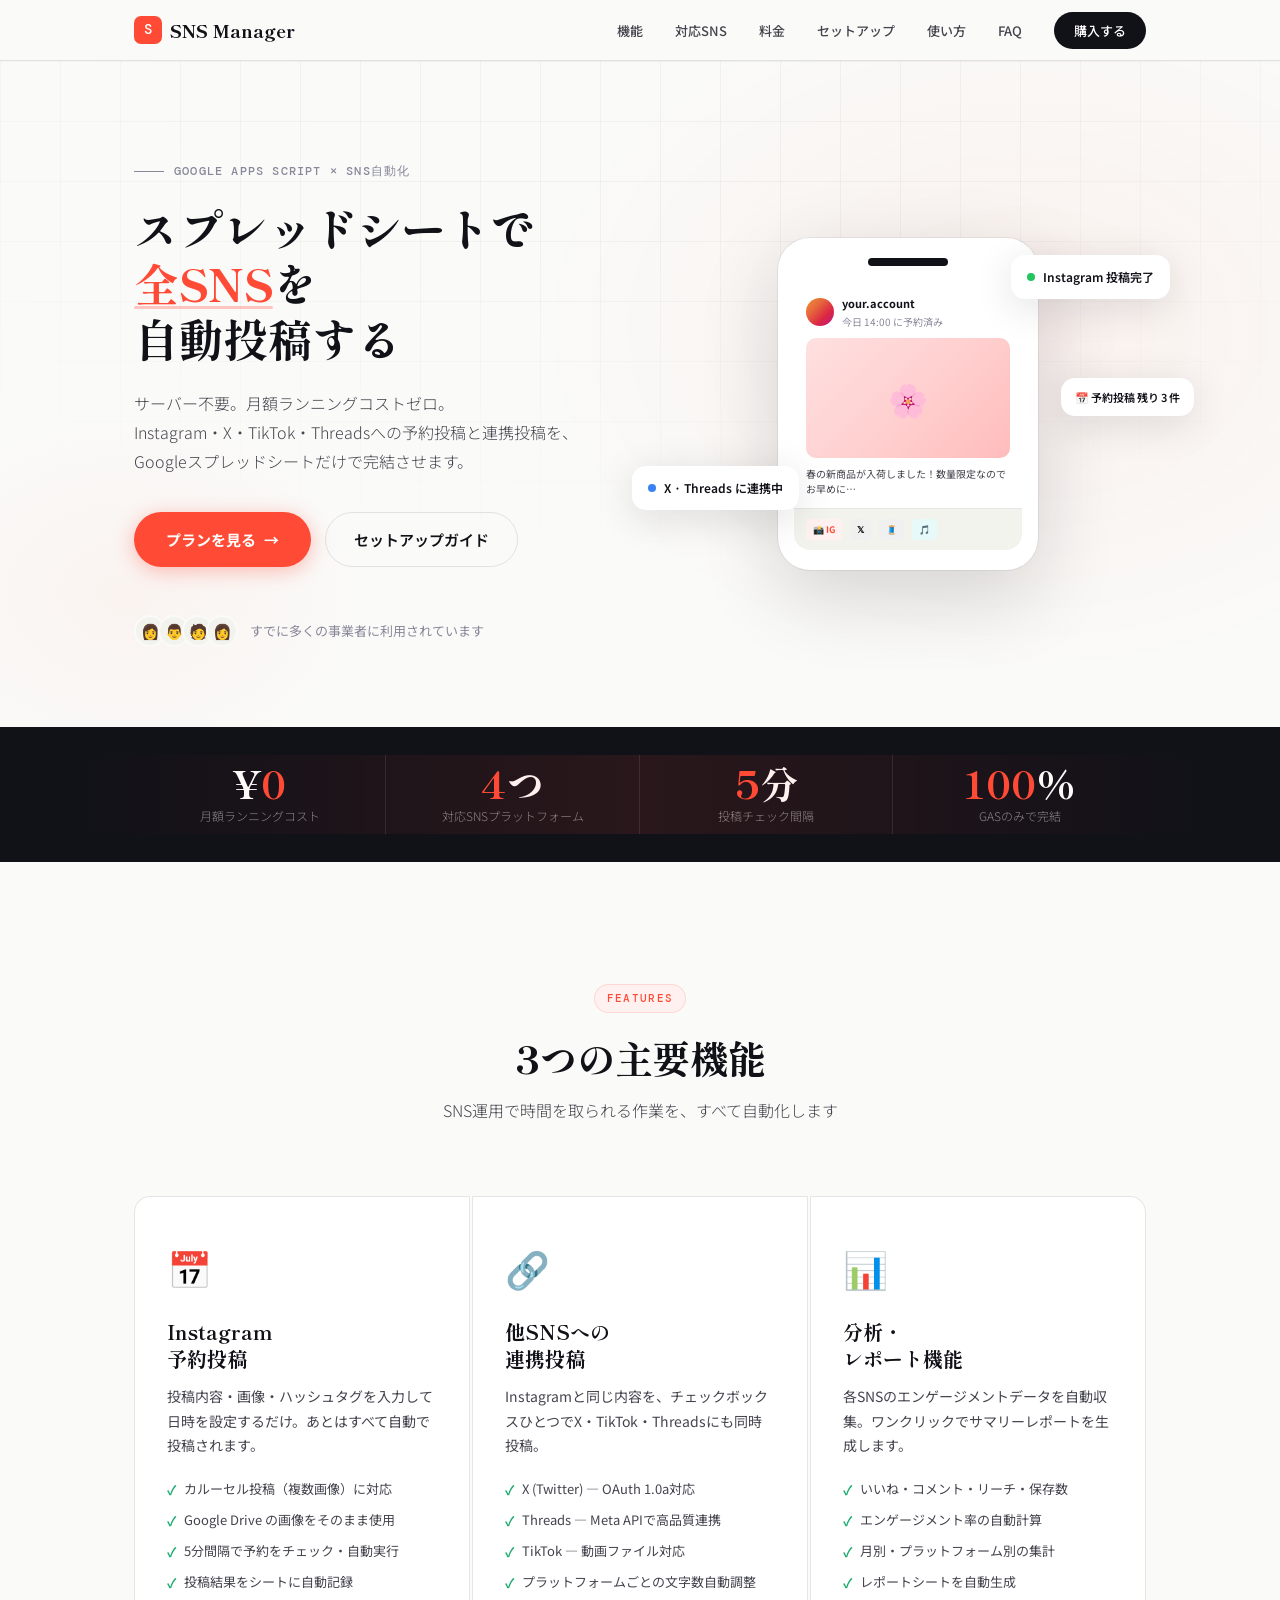
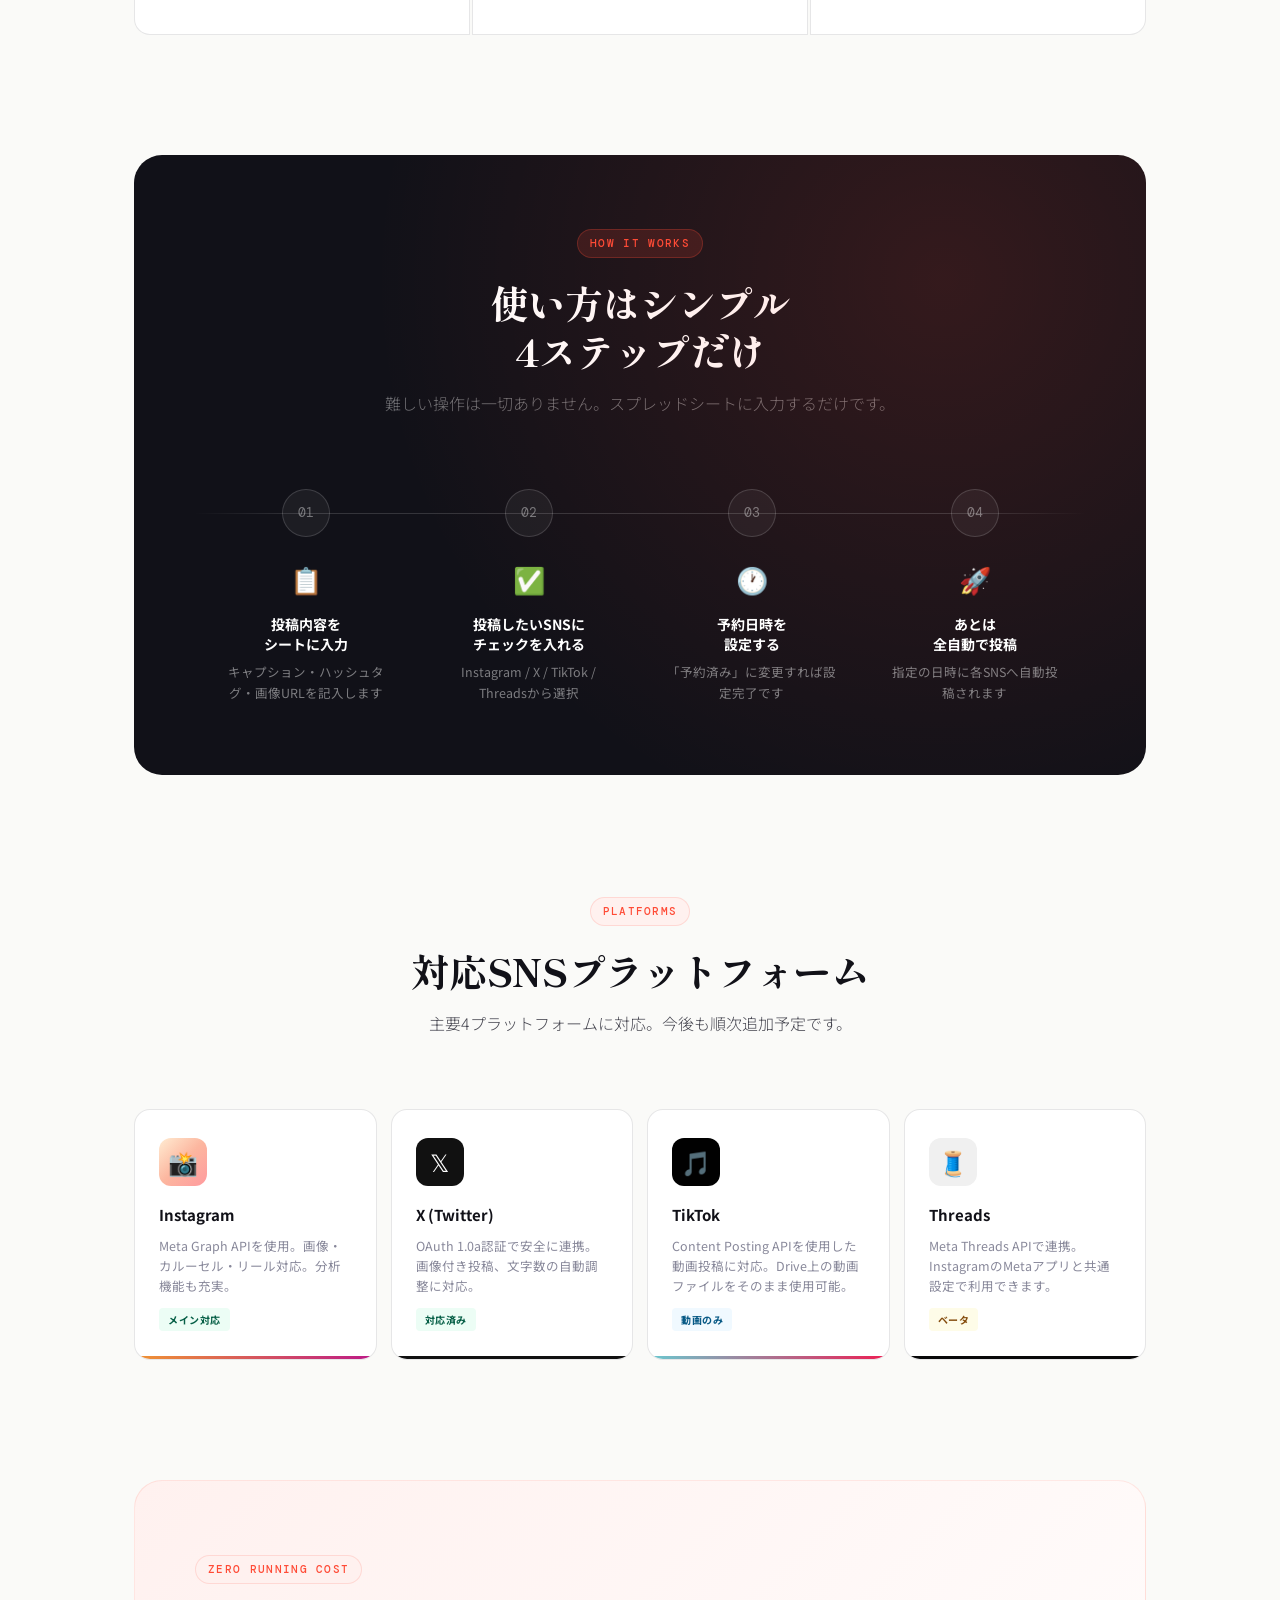
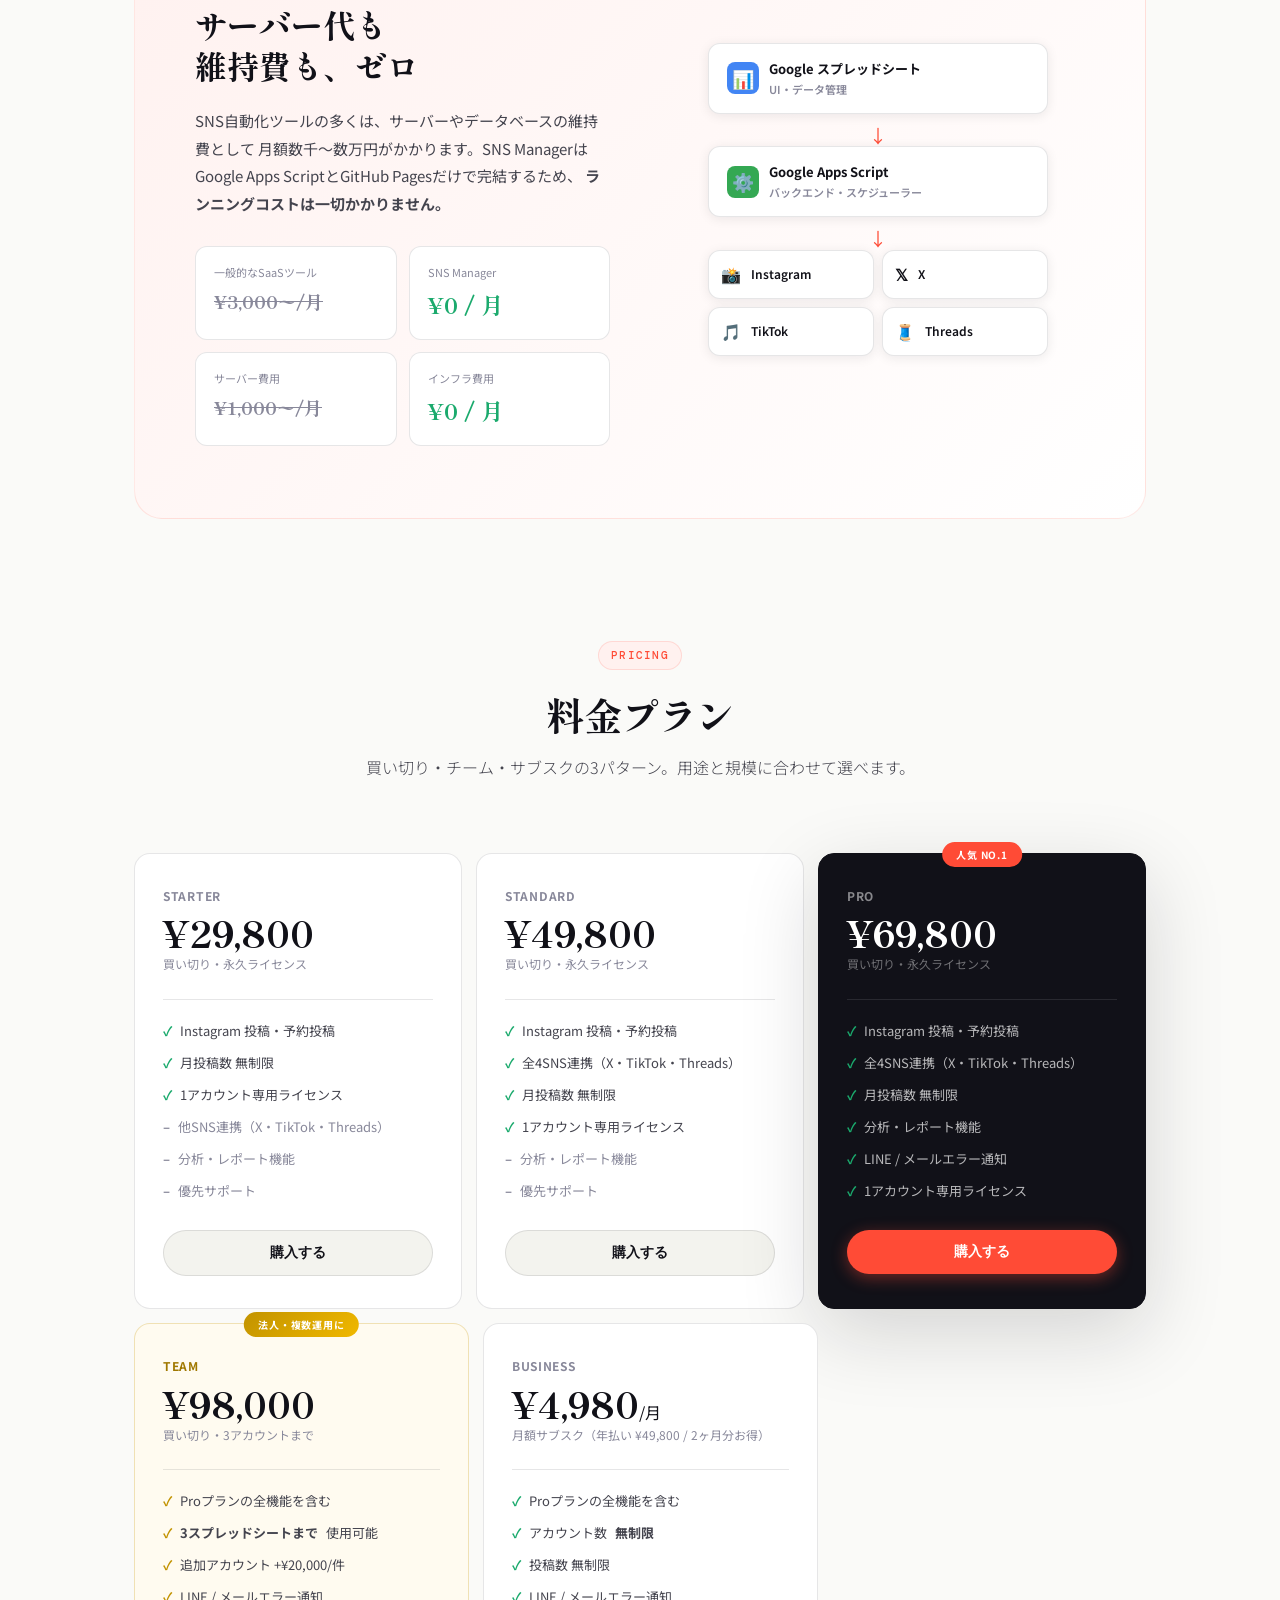
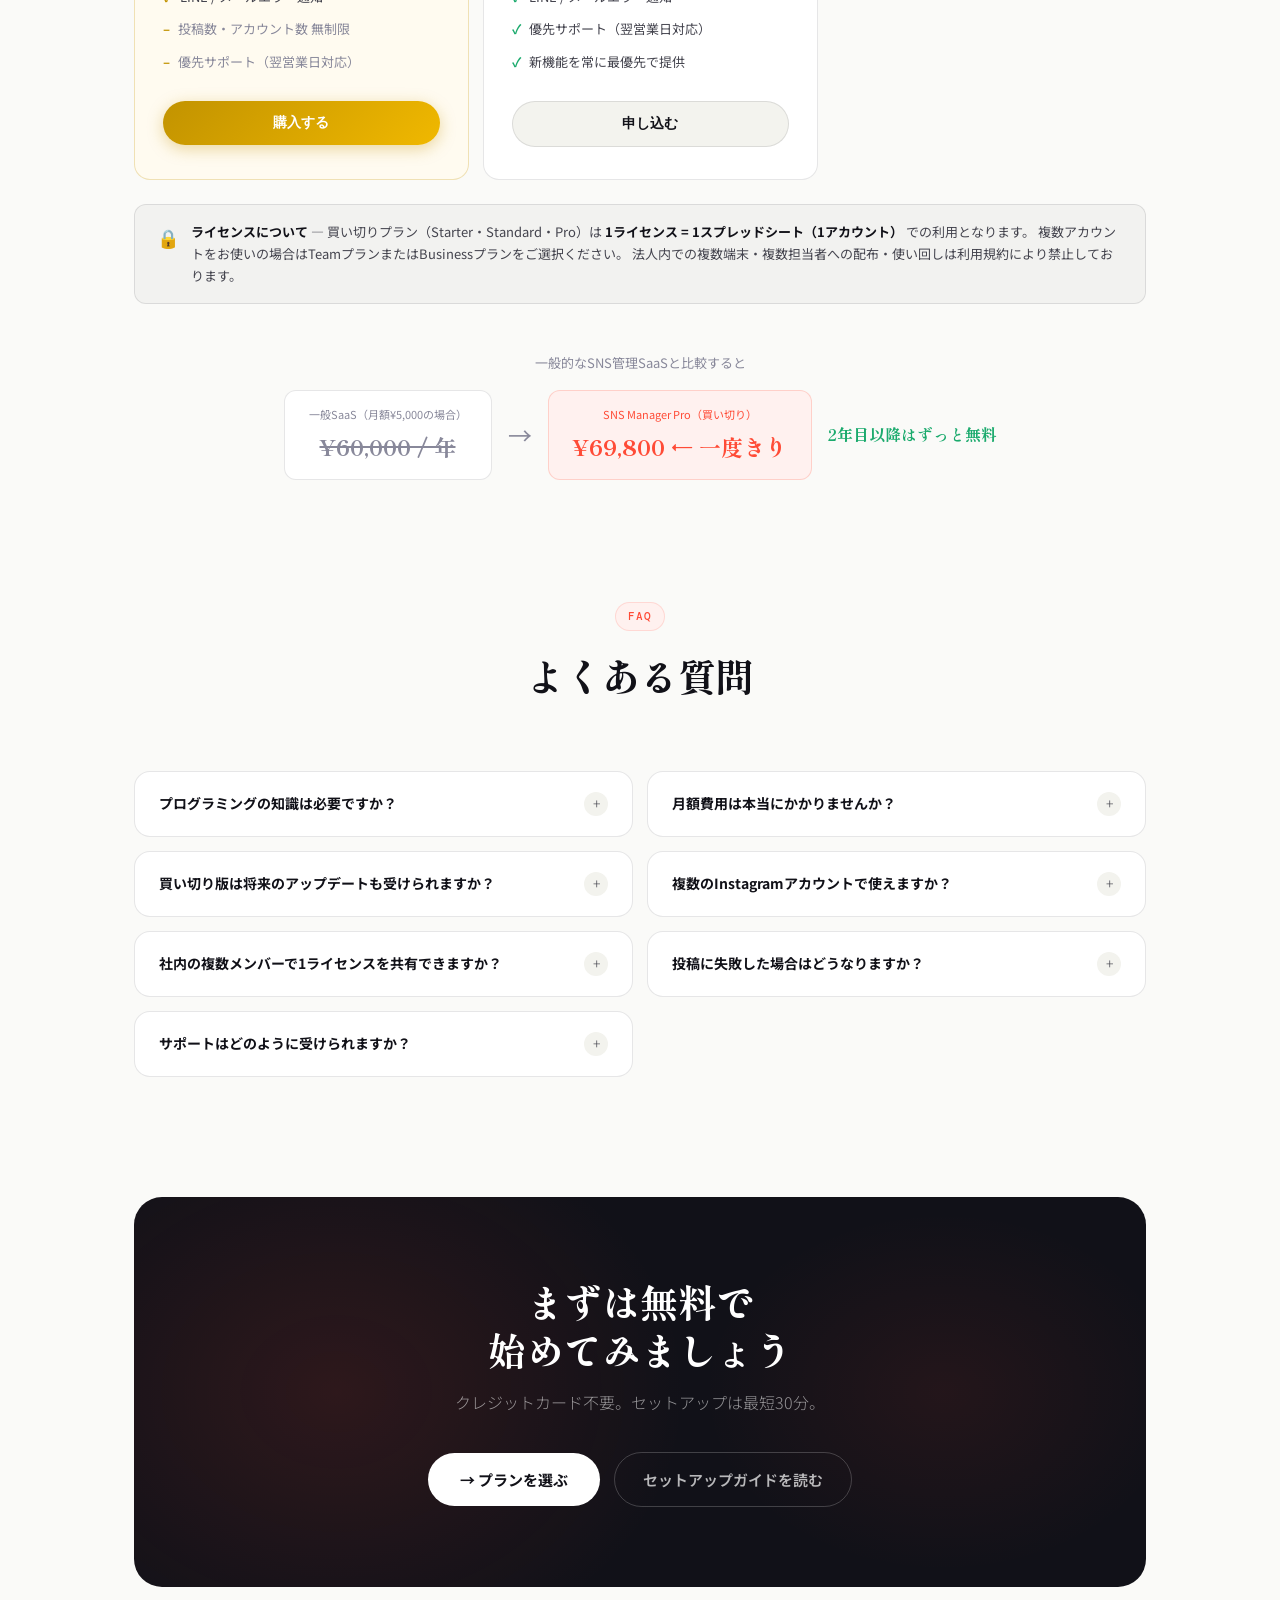
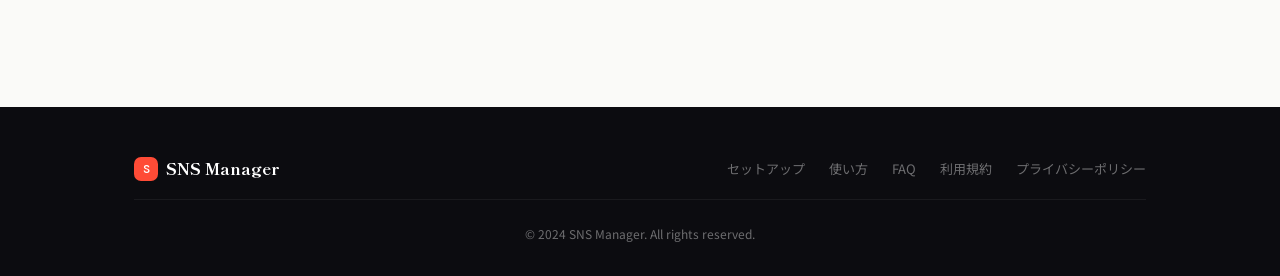
==== commit 2217bc3b: "Add cross-page navigation to all pages" ====
--- a/index.html
+++ b/index.html
@@ -908,9 +908,10 @@
       <li><a href="#features">機能</a></li>
       <li><a href="#platforms">対応SNS</a></li>
       <li><a href="#pricing">料金</a></li>
-      <li><a href="#faq">FAQ</a></li>
       <li><a href="setup-guide.html">セットアップ</a></li>
-      <li><a href="#cta" class="nav-cta">無料で始める</a></li>
+      <li><a href="how-to-use.html">使い方</a></li>
+      <li><a href="faq.html">FAQ</a></li>
+      <li><a href="#cta" class="nav-cta">購入する</a></li>
     </ul>
   </div>
 </header>
@@ -1449,9 +1450,10 @@
     </div>
     <div class="footer-links">
       <a href="setup-guide.html">セットアップ</a>
-      <a href="#">利用規約</a>
-      <a href="#">プライバシーポリシー</a>
-      <a href="#">お問い合わせ</a>
+      <a href="how-to-use.html">使い方</a>
+      <a href="faq.html">FAQ</a>
+      <a href="terms.html">利用規約</a>
+      <a href="privacy.html">プライバシーポリシー</a>
     </div>
   </div>
   <div class="container">
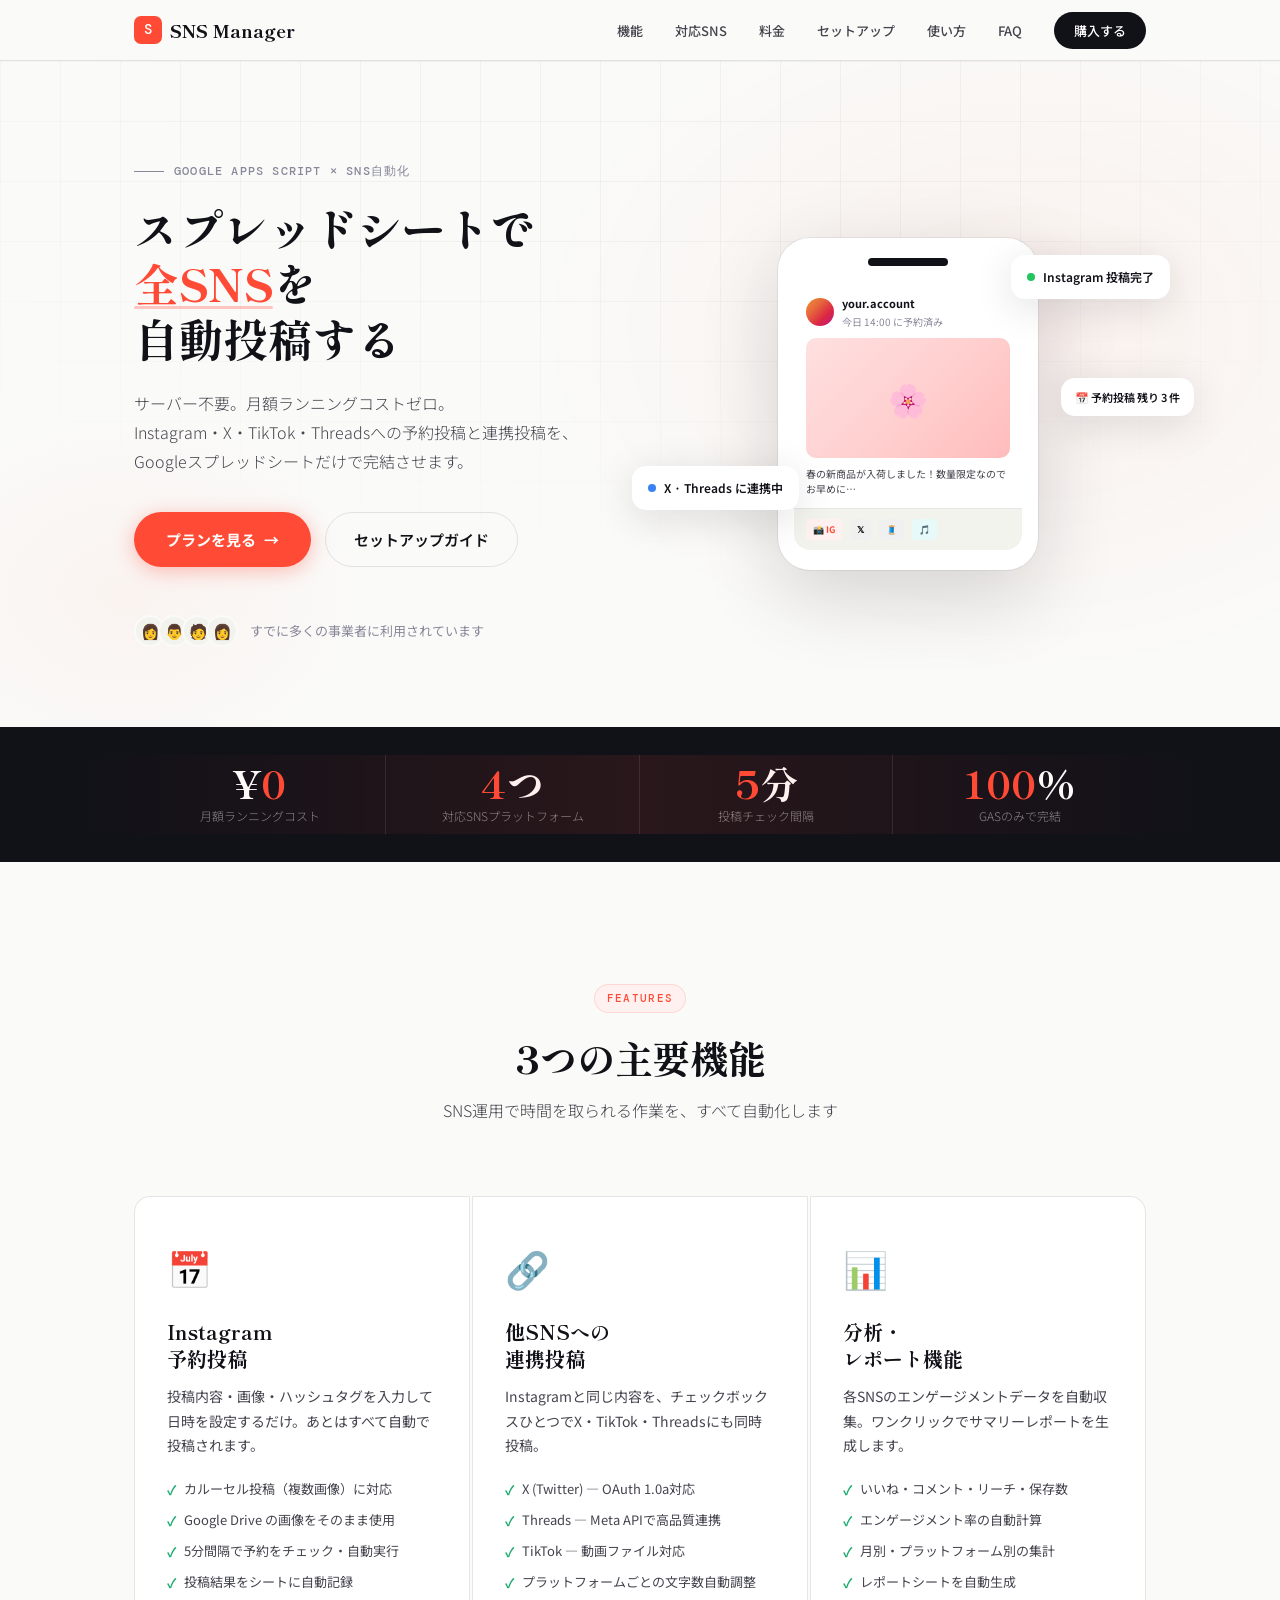
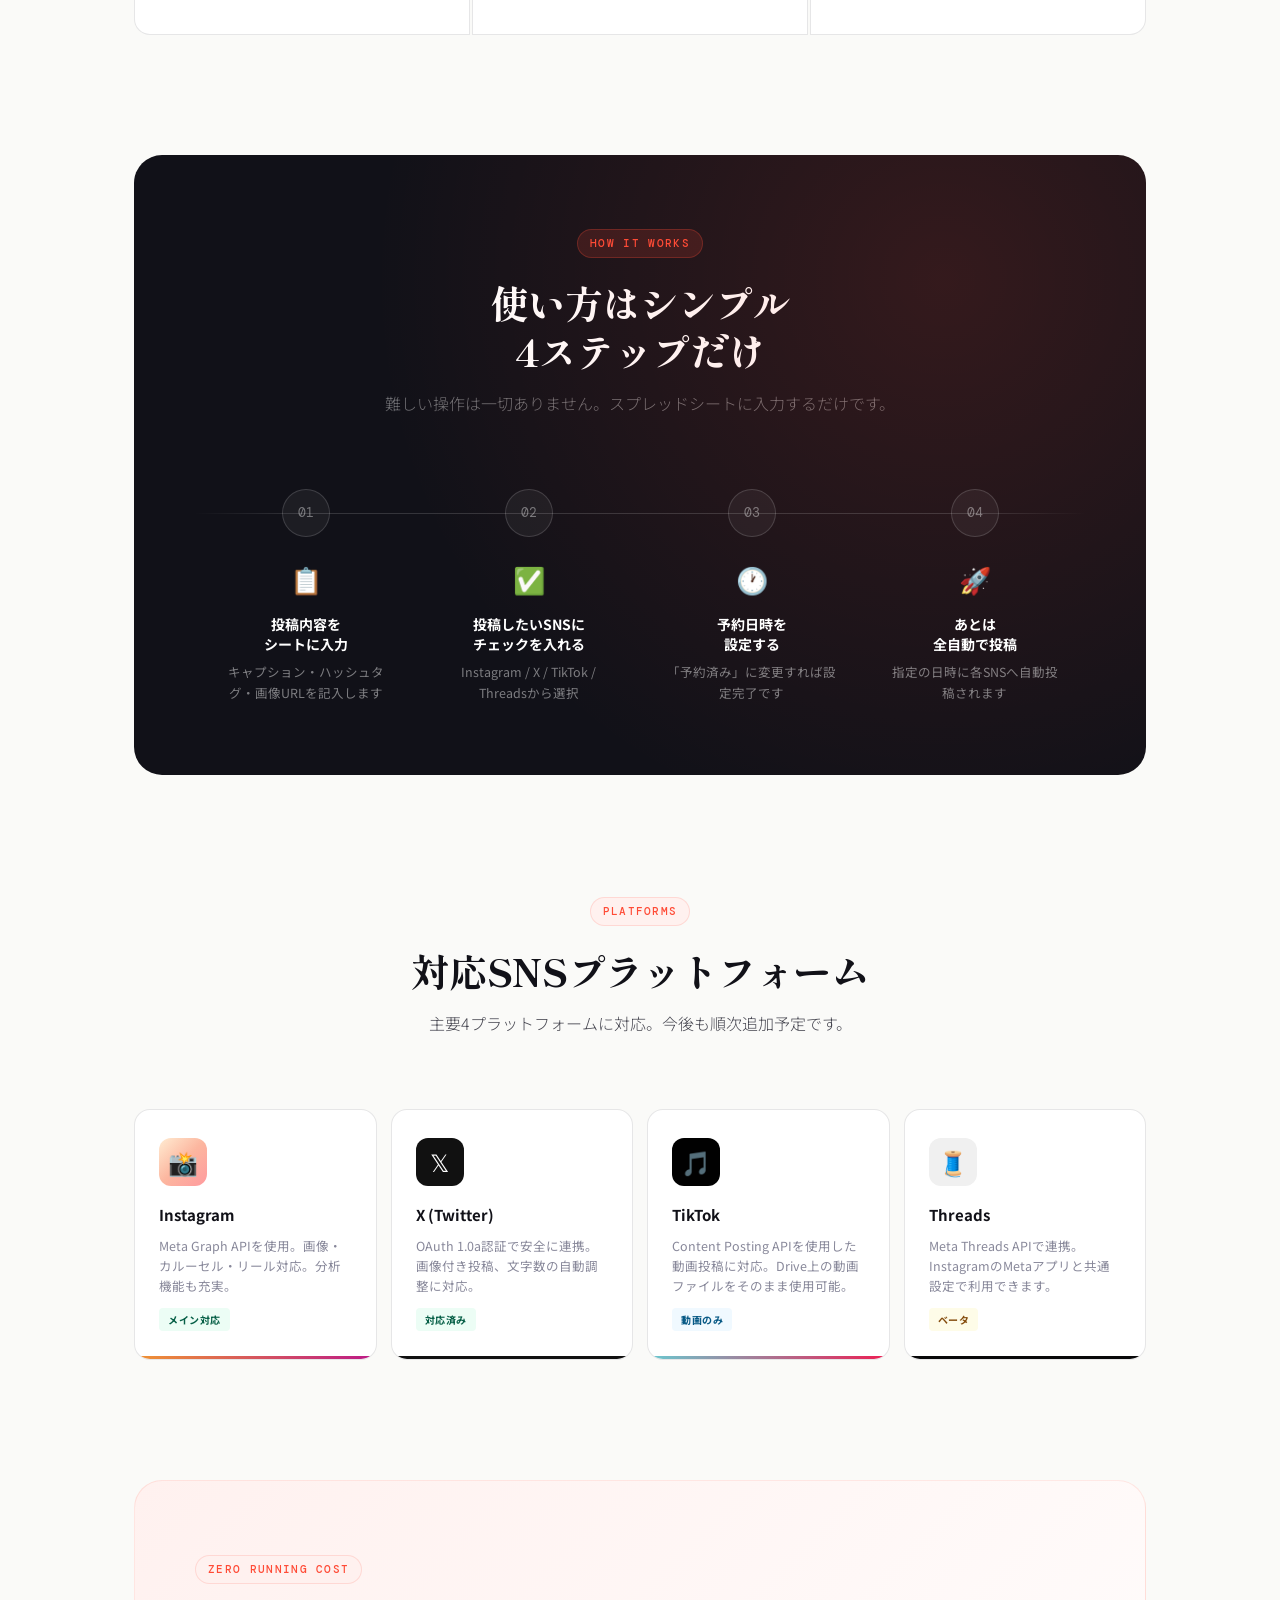
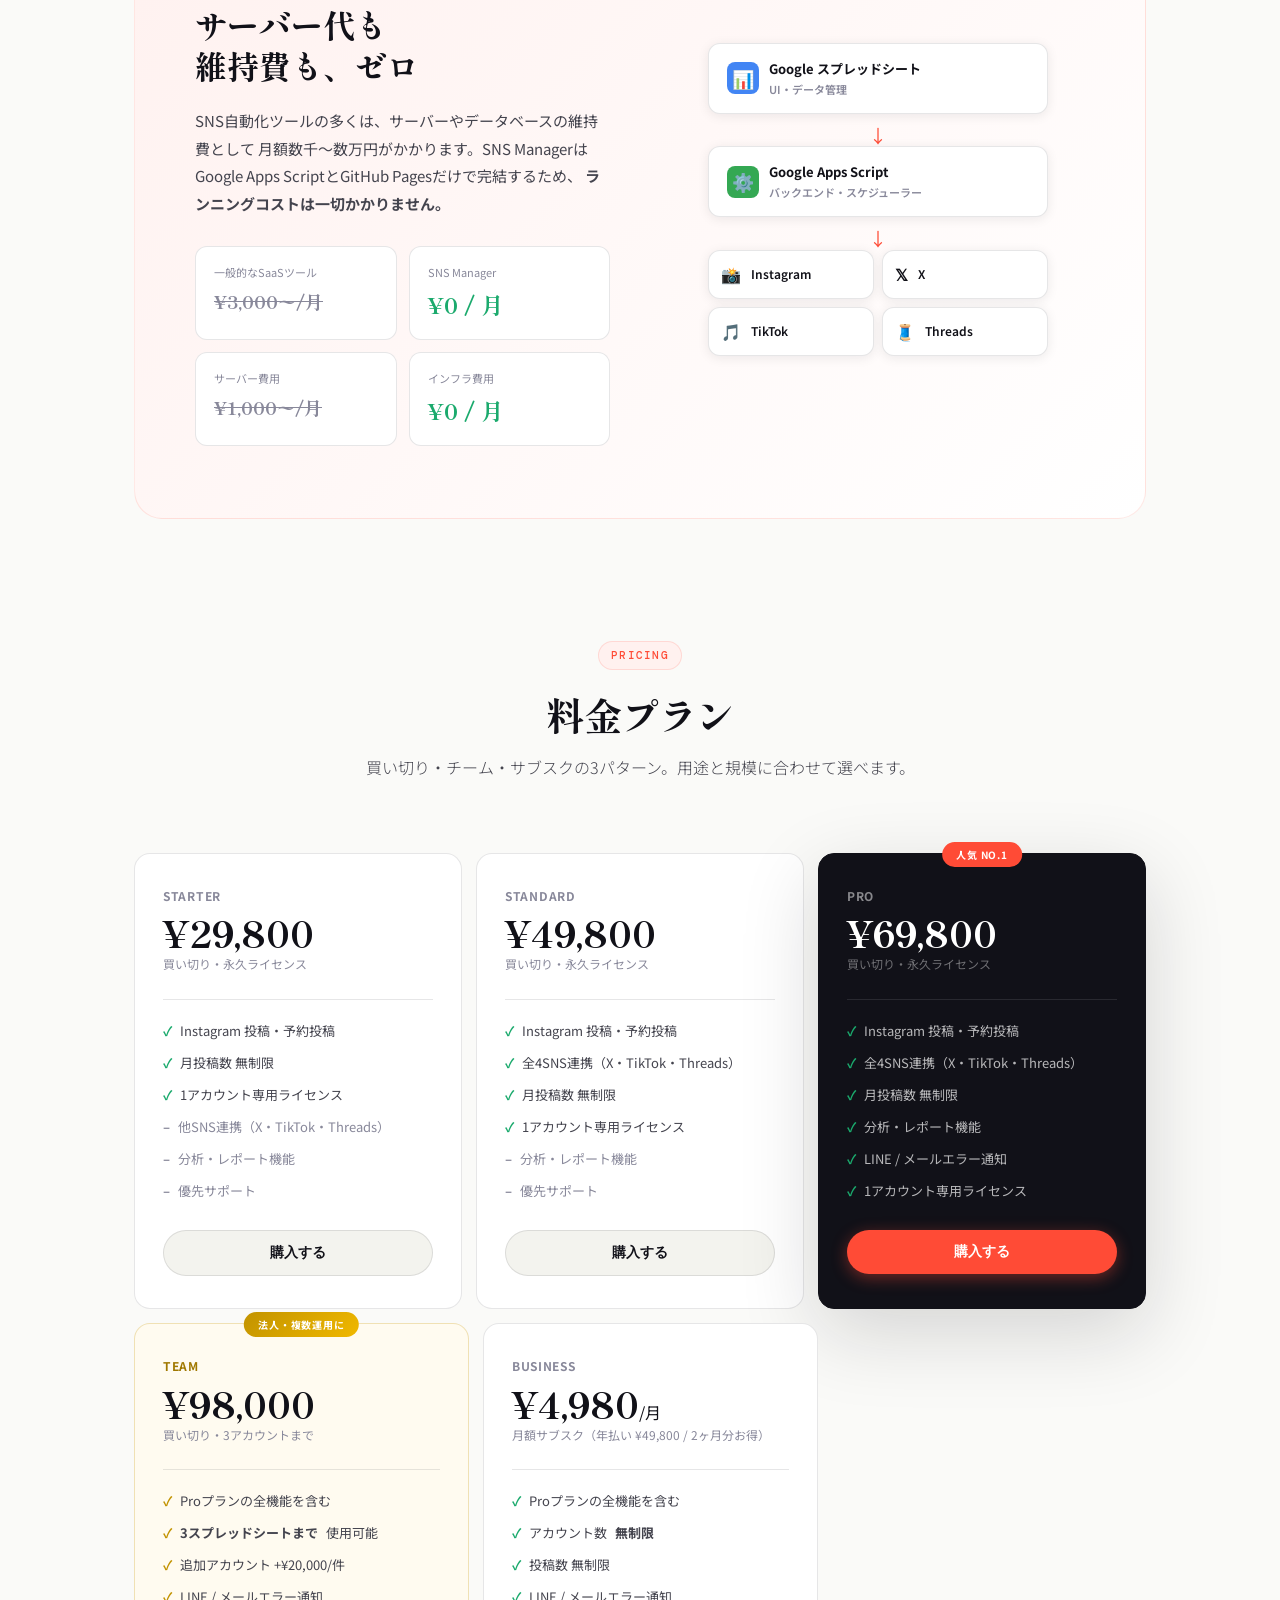
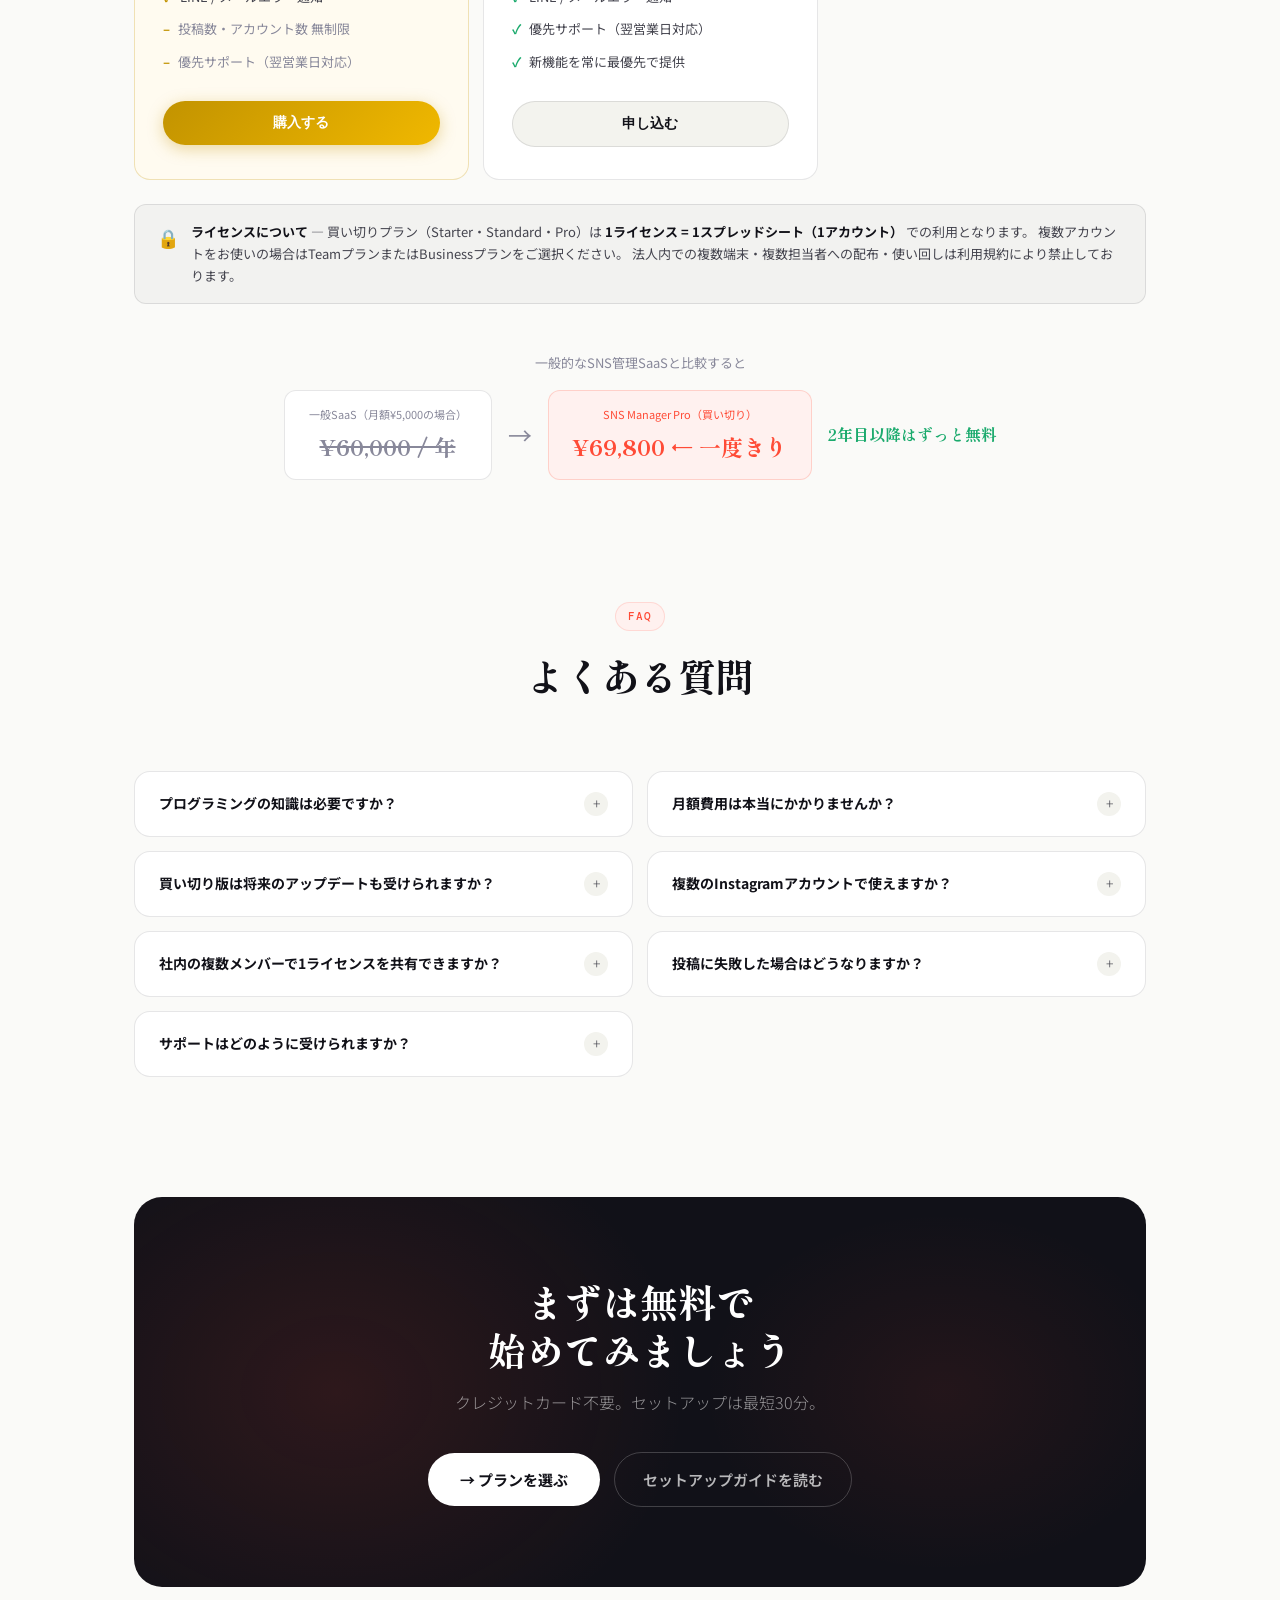
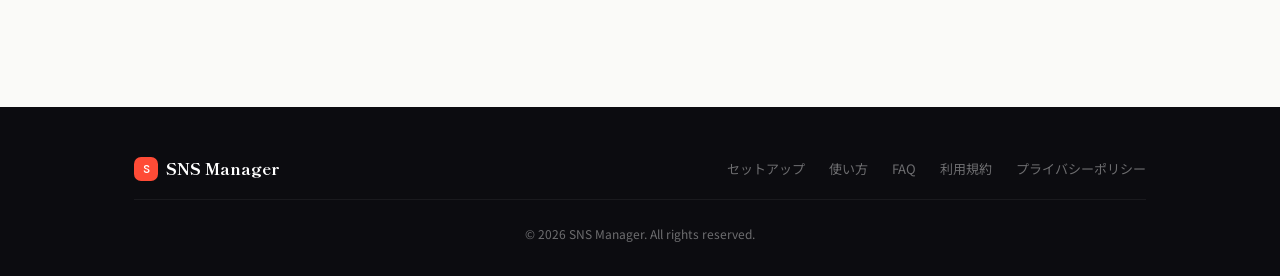
==== commit c70e6f93: "Update all dates from 2024 to 2026" ====
--- a/index.html
+++ b/index.html
@@ -1457,7 +1457,7 @@
     </div>
   </div>
   <div class="container">
-    <div class="footer-copy">© 2024 SNS Manager. All rights reserved.</div>
+    <div class="footer-copy">© 2026 SNS Manager. All rights reserved.</div>
   </div>
 </footer>
 
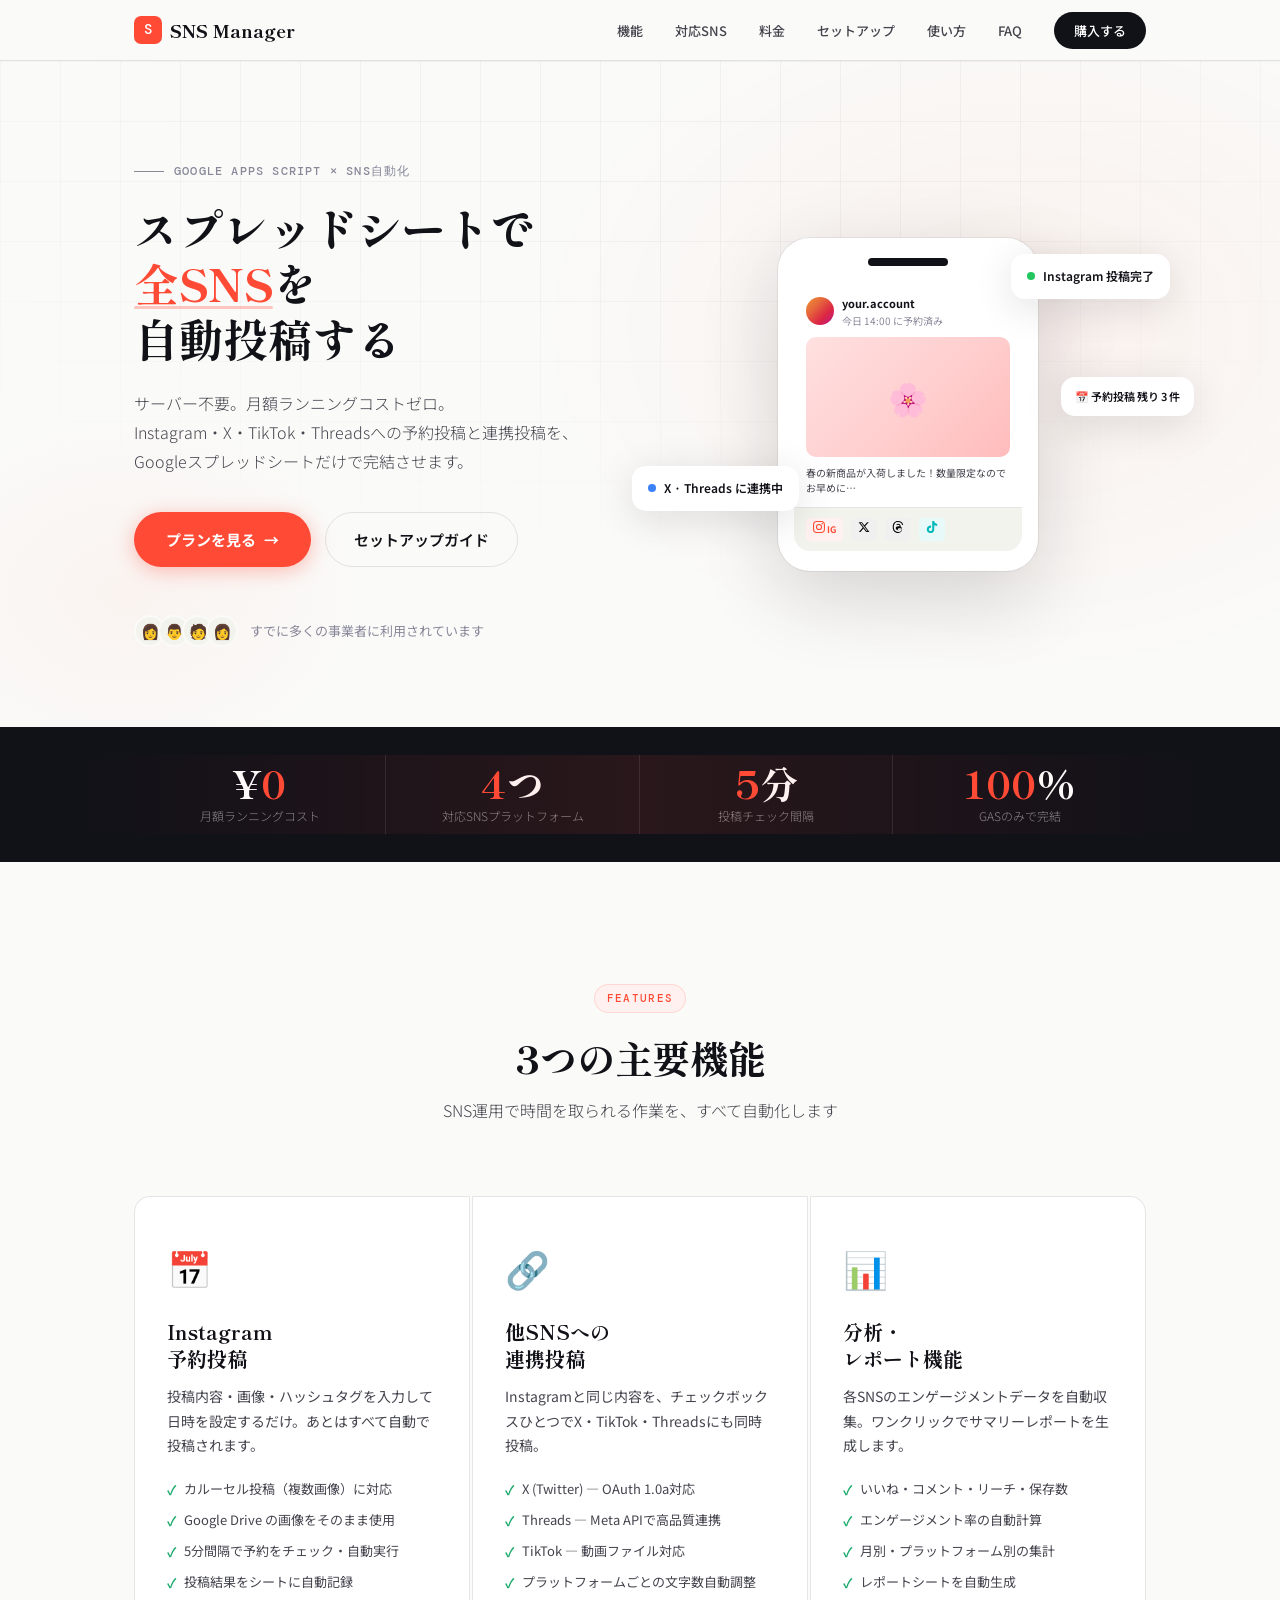
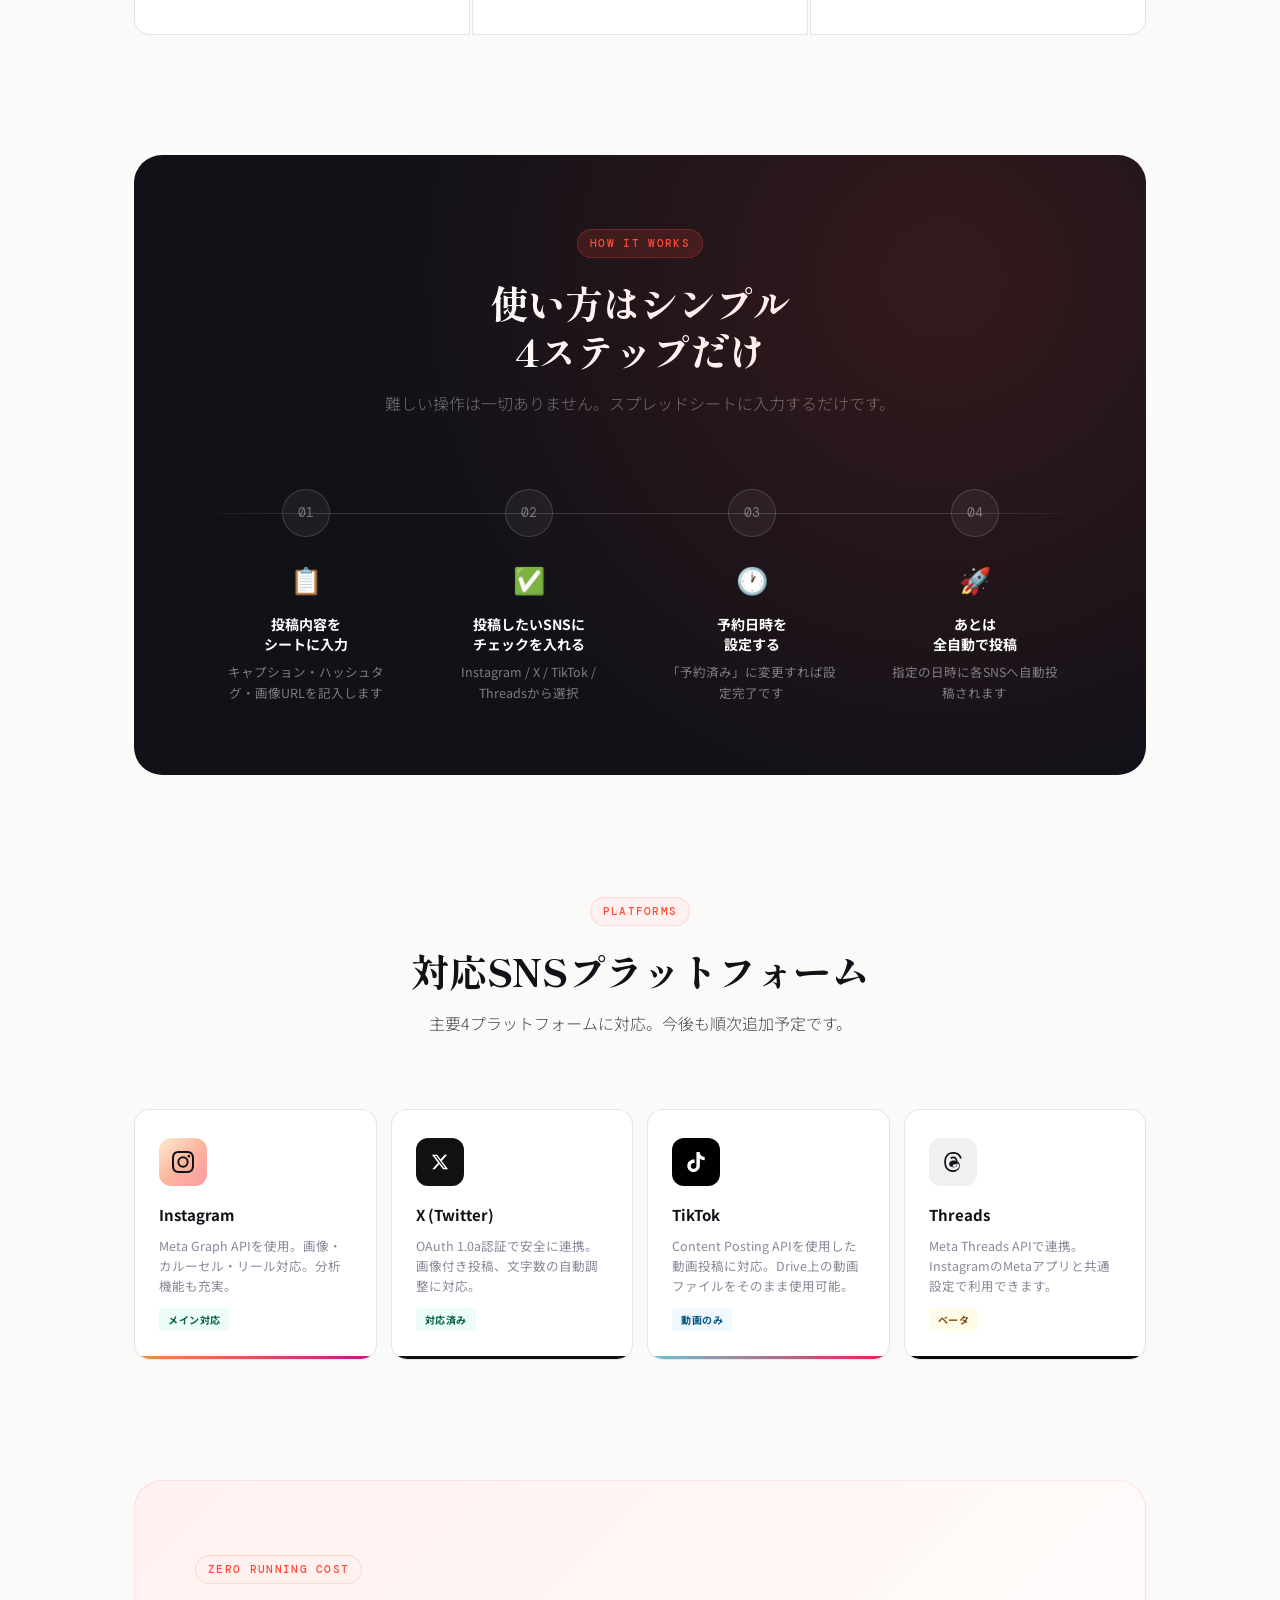
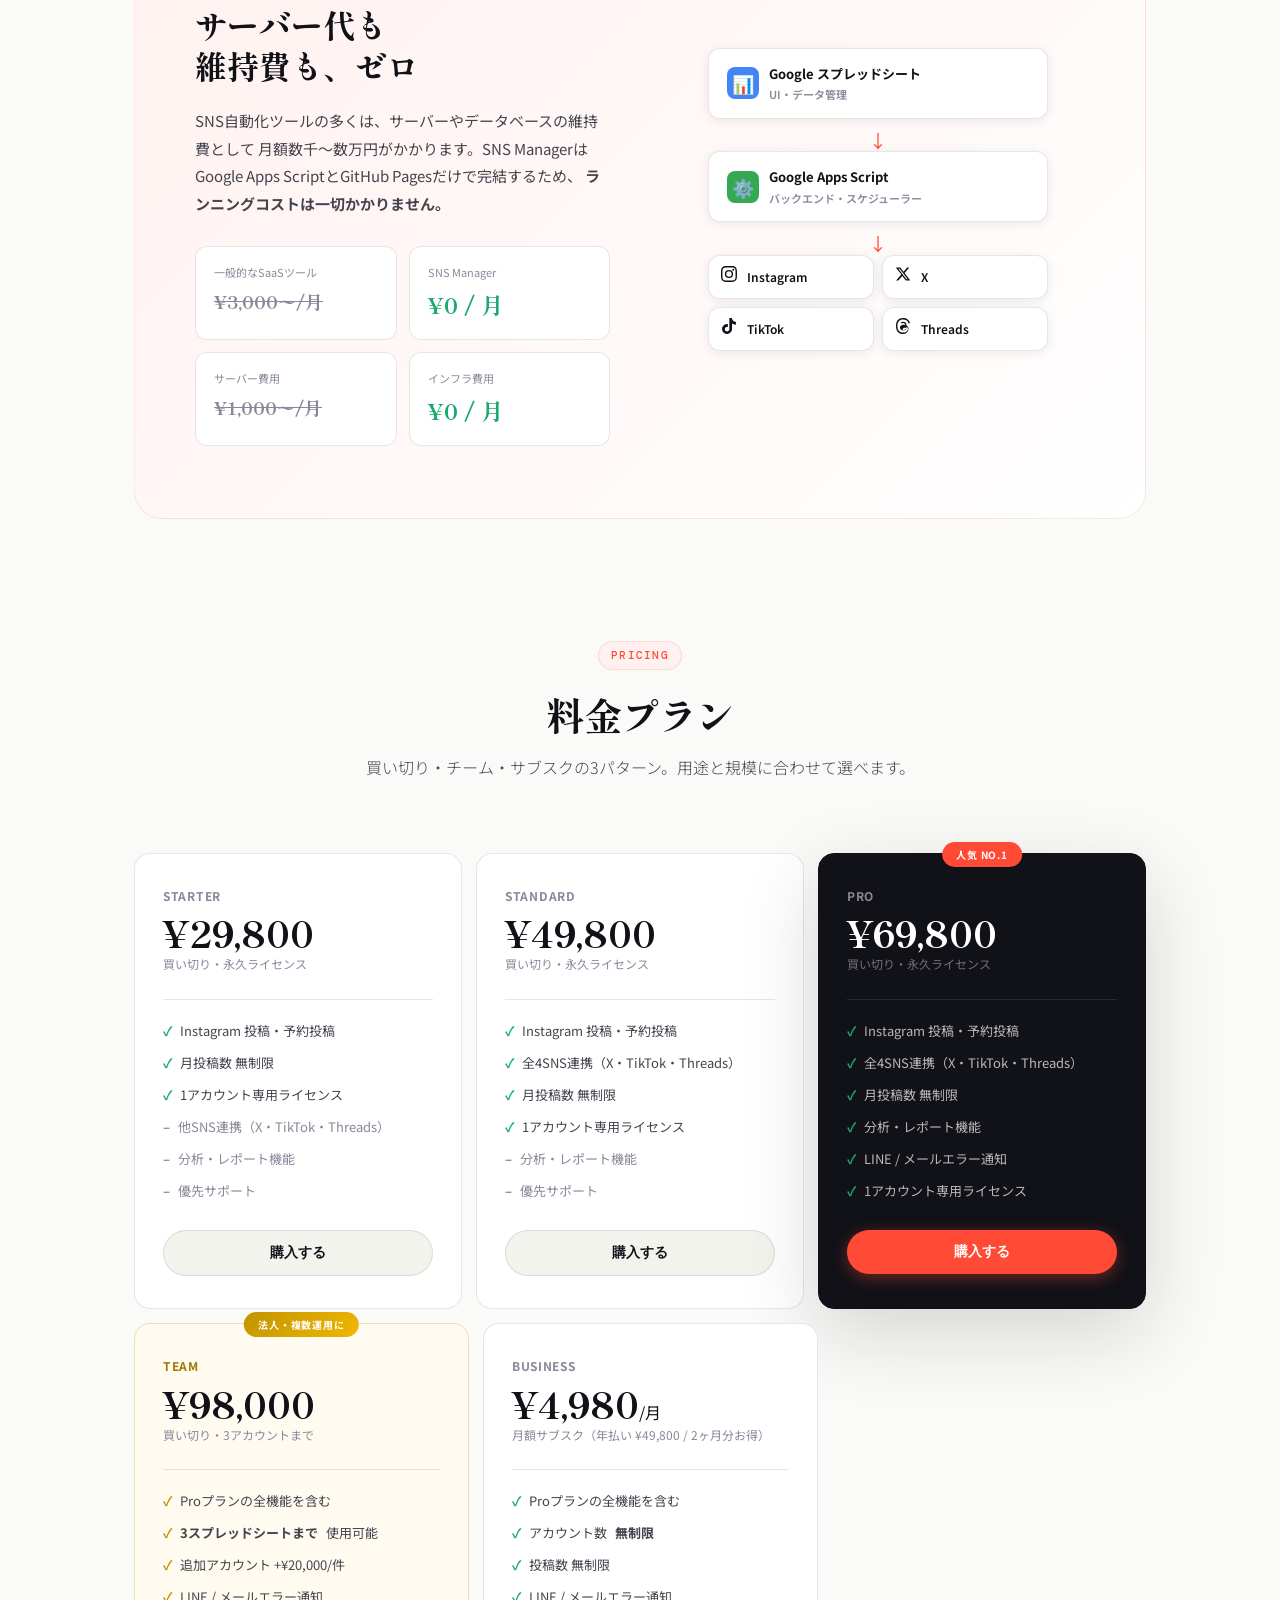
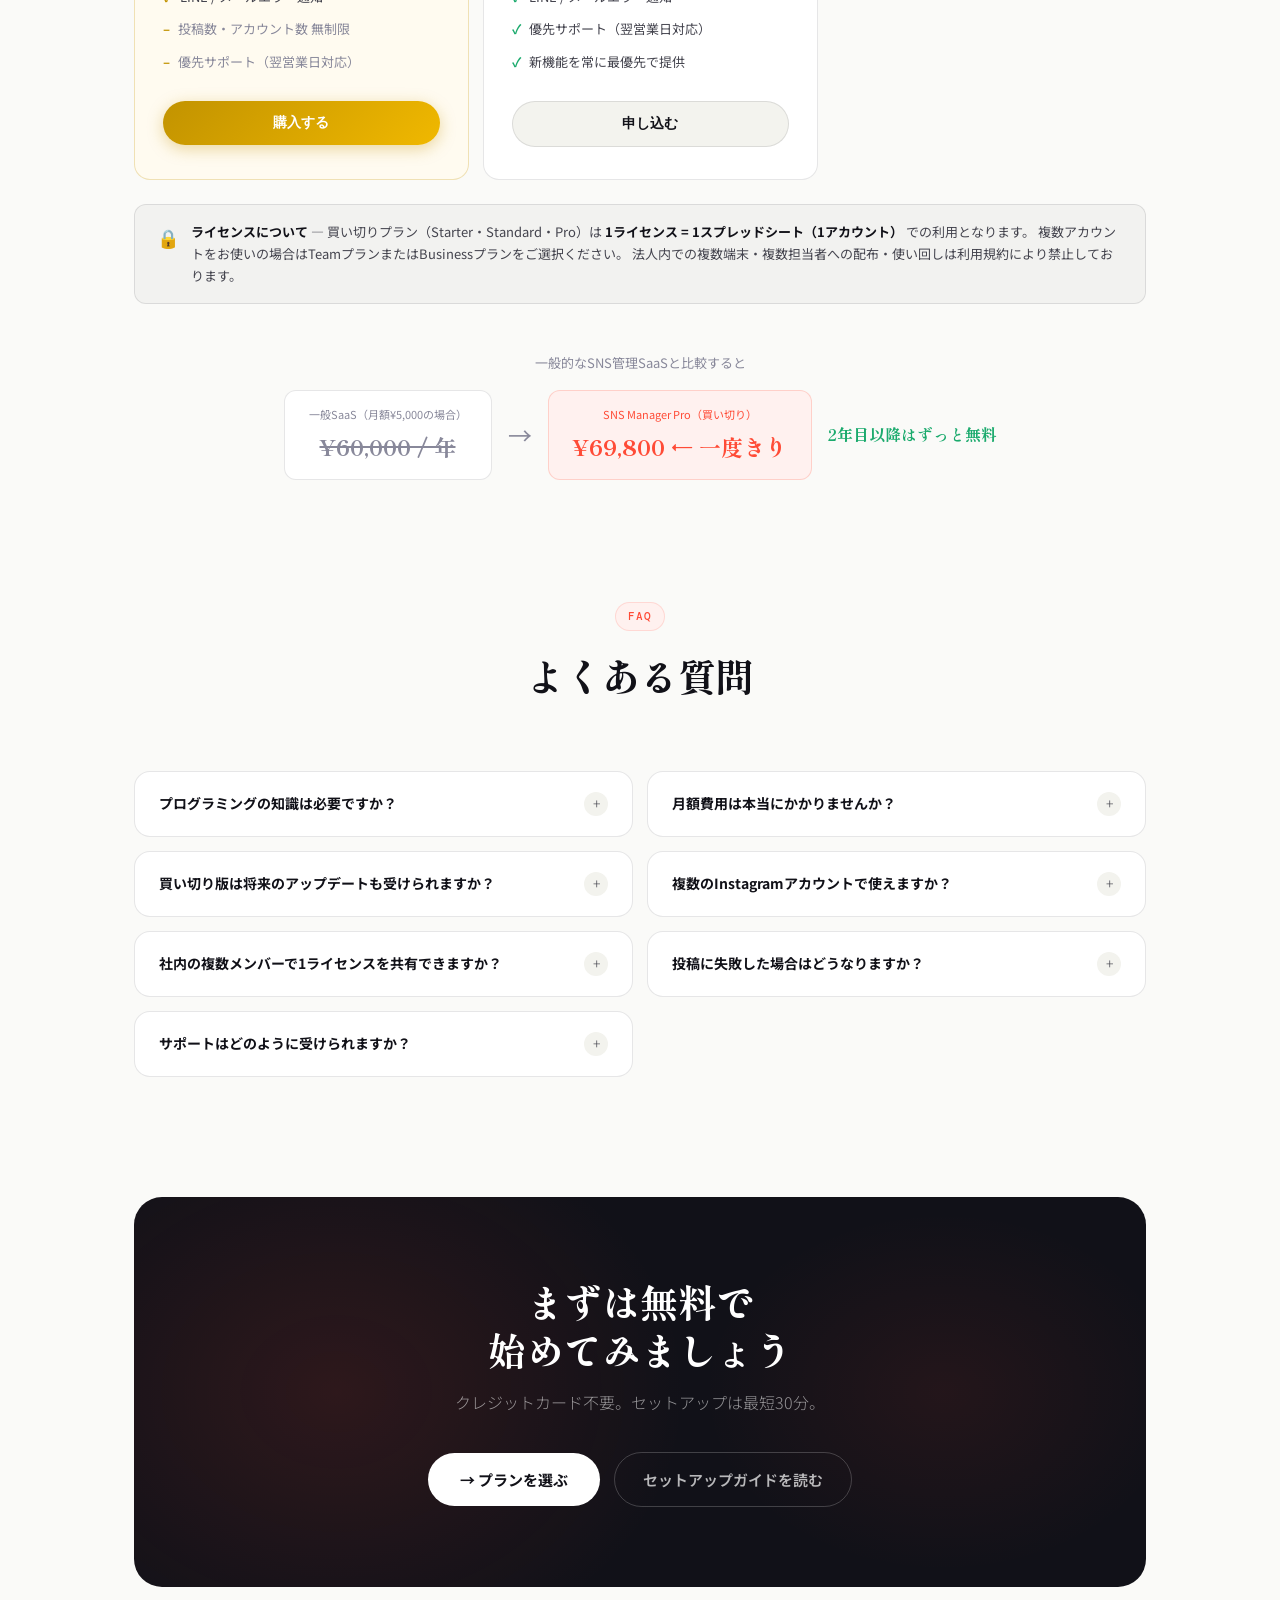
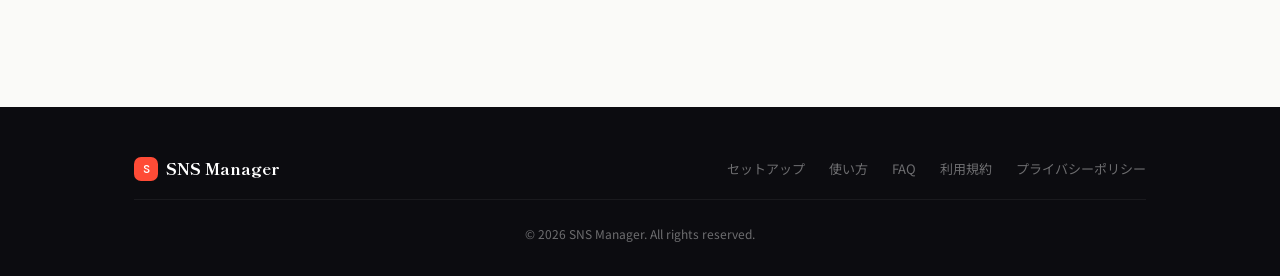
==== commit 43260e66: "Add responsive hamburger menu, fix mobile footer, replace emoji icons with SVG brand logos" ====
--- a/index.html
+++ b/index.html
@@ -860,6 +860,8 @@
   transform: translateY(0);
 }
 
+.hamburger{display:none;background:none;border:none;cursor:pointer;padding:4px;}
+
 /* ============================================================
    RESPONSIVE
    ============================================================ */
@@ -881,7 +883,15 @@
   .faq-grid { grid-template-columns: 1fr; }
   .cta-inner { padding: 56px 28px; }
   .stats-inner { grid-template-columns: repeat(2, 1fr); }
-  .nav-links { display: none; }
+}
+@media (max-width: 768px) {
+  .hamburger{display:block;}
+  .nav-links{display:none;position:absolute;top:60px;left:0;right:0;background:rgba(250,250,248,.98);backdrop-filter:blur(16px);flex-direction:column;padding:20px 5%;gap:0;border-bottom:1px solid var(--border);box-shadow:0 8px 40px rgba(17,17,24,0.12);z-index:100;}
+  .nav-links.open{display:flex;}
+  .nav-links li{padding:12px 0;border-bottom:1px solid var(--border);}
+  .nav-links li:last-child{border:none;}
+  .footer-inner{flex-direction:column;text-align:center;}
+  .footer-links{flex-wrap:wrap;justify-content:center;gap:12px;}
 }
 @media (max-width: 540px) {
   .pricing-grid { grid-template-columns: 1fr; }
@@ -913,6 +923,9 @@
       <li><a href="faq.html">FAQ</a></li>
       <li><a href="#cta" class="nav-cta">購入する</a></li>
     </ul>
+    <button class="hamburger" onclick="this.closest('header').querySelector('.nav-links').classList.toggle('open')" aria-label="メニュー">
+      <svg viewBox="0 0 24 24" width="24" height="24"><line x1="3" y1="6" x2="21" y2="6" stroke="var(--ink)" stroke-width="2" stroke-linecap="round"/><line x1="3" y1="12" x2="21" y2="12" stroke="var(--ink)" stroke-width="2" stroke-linecap="round"/><line x1="3" y1="18" x2="21" y2="18" stroke="var(--ink)" stroke-width="2" stroke-linecap="round"/></svg>
+    </button>
   </div>
 </header>
 
@@ -982,10 +995,10 @@
             </div>
           </div>
           <div class="phone-footer">
-            <div class="phone-sns-tag">📸 IG</div>
-            <div class="phone-sns-tag x">𝕏</div>
-            <div class="phone-sns-tag th">🧵</div>
-            <div class="phone-sns-tag tt">🎵</div>
+            <div class="phone-sns-tag"><svg viewBox="0 0 24 24" fill="currentColor" width="12" height="12"><path d="M12 2.163c3.204 0 3.584.012 4.85.07 3.252.148 4.771 1.691 4.919 4.919.058 1.265.069 1.645.069 4.849 0 3.205-.012 3.584-.069 4.849-.149 3.225-1.664 4.771-4.919 4.919-1.266.058-1.644.07-4.85.07-3.204 0-3.584-.012-4.849-.07-3.26-.149-4.771-1.699-4.919-4.92-.058-1.265-.07-1.644-.07-4.849 0-3.204.013-3.583.07-4.849.149-3.227 1.664-4.771 4.919-4.919 1.266-.057 1.645-.069 4.849-.069zM12 0C8.741 0 8.333.014 7.053.072 2.695.272.273 2.69.073 7.052.014 8.333 0 8.741 0 12c0 3.259.014 3.668.072 4.948.2 4.358 2.618 6.78 6.98 6.98C8.333 23.986 8.741 24 12 24c3.259 0 3.668-.014 4.948-.072 4.354-.2 6.782-2.618 6.979-6.98.059-1.28.073-1.689.073-4.948 0-3.259-.014-3.667-.072-4.947-.196-4.354-2.617-6.78-6.979-6.98C15.668.014 15.259 0 12 0zm0 5.838a6.162 6.162 0 100 12.324 6.162 6.162 0 000-12.324zM12 16a4 4 0 110-8 4 4 0 010 8zm6.406-11.845a1.44 1.44 0 100 2.881 1.44 1.44 0 000-2.881z"/></svg> IG</div>
+            <div class="phone-sns-tag x"><svg viewBox="0 0 24 24" fill="currentColor" width="12" height="12"><path d="M18.244 2.25h3.308l-7.227 8.26 8.502 11.24H16.17l-5.214-6.817L4.99 21.75H1.68l7.73-8.835L1.254 2.25H8.08l4.713 6.231zm-1.161 17.52h1.833L7.084 4.126H5.117z"/></svg></div>
+            <div class="phone-sns-tag th"><svg viewBox="0 0 24 24" fill="currentColor" width="12" height="12"><path d="M12.186 24h-.007c-3.581-.024-6.334-1.205-8.184-3.509C2.35 18.44 1.5 15.586 1.472 12.01v-.017c.03-3.579.879-6.43 2.525-8.482C5.845 1.205 8.6.024 12.18 0h.014c2.746.02 5.043.725 6.826 2.098 1.677 1.29 2.858 3.13 3.509 5.467l-2.04.569c-1.104-3.96-3.898-5.984-8.304-6.015-2.91.022-5.11.936-6.54 2.717C4.307 6.504 3.616 8.914 3.589 12c.027 3.086.718 5.496 2.057 7.164 1.43 1.783 3.631 2.698 6.54 2.717 2.623-.02 4.358-.631 5.8-2.045 1.647-1.613 1.618-3.593 1.09-4.798-.31-.71-.873-1.3-1.634-1.75-.192 1.352-.622 2.446-1.284 3.272-.886 1.102-2.14 1.704-3.73 1.79-1.202.065-2.361-.218-3.259-.801-1.063-.689-1.685-1.74-1.752-2.96-.065-1.17.408-2.254 1.332-3.052.85-.734 2.032-1.166 3.42-1.248 1.177-.07 2.262.058 3.233.38-.07-.846-.319-1.53-.744-2.033-.538-.636-1.397-.975-2.484-1.015h-.028c-.89.022-1.638.283-2.225.774l-1.378-1.55c.937-.833 2.13-1.29 3.548-1.347h.063c1.696.053 3.01.611 3.907 1.66.782.916 1.206 2.126 1.262 3.597l.009.321c.758.458 1.39 1.053 1.876 1.767.69 1.016 1.035 2.24 1.006 3.564-.04 1.818-.744 3.512-2.034 4.898-1.725 1.852-4.154 2.834-7.226 2.92zm-.635-7.763c-.04.697.263 1.217.88 1.578.552.322 1.2.437 1.837.405.88-.048 1.565-.378 2.037-1.015.414-.56.69-1.272.83-2.127-.836-.261-1.758-.378-2.737-.347-.927.03-1.667.26-2.153.665-.396.33-.673.808-.694 1.341z"/></svg></div>
+            <div class="phone-sns-tag tt"><svg viewBox="0 0 24 24" fill="currentColor" width="12" height="12"><path d="M12.525.02c1.31-.02 2.61-.01 3.91-.02.08 1.53.63 3.09 1.75 4.17 1.12 1.11 2.7 1.62 4.24 1.79v4.03c-1.44-.05-2.89-.35-4.2-.97-.57-.26-1.1-.59-1.62-.93-.01 2.92.01 5.84-.02 8.75-.08 1.4-.54 2.79-1.35 3.94-1.31 1.92-3.58 3.17-5.91 3.21-1.43.08-2.86-.31-4.08-1.03-2.02-1.19-3.44-3.37-3.65-5.71-.02-.5-.03-1-.01-1.49.18-1.9 1.12-3.72 2.58-4.96 1.66-1.44 3.98-2.13 6.15-1.72.02 1.48-.04 2.96-.04 4.44-.99-.32-2.15-.23-3.02.37-.63.41-1.11 1.04-1.36 1.75-.21.51-.15 1.07-.14 1.61.24 1.64 1.82 3.02 3.5 2.87 1.12-.01 2.19-.66 2.77-1.61.19-.33.4-.67.41-1.06.1-1.79.06-3.57.07-5.36.01-4.03-.01-8.05.02-12.07z"/></svg></div>
           </div>
         </div>
       </div>
@@ -1118,25 +1131,25 @@
     </div>
     <div class="platforms-grid">
       <div class="platform-card ig reveal">
-        <div class="platform-icon">📸</div>
+        <div class="platform-icon"><svg viewBox="0 0 24 24" fill="currentColor" width="22" height="22"><path d="M12 2.163c3.204 0 3.584.012 4.85.07 3.252.148 4.771 1.691 4.919 4.919.058 1.265.069 1.645.069 4.849 0 3.205-.012 3.584-.069 4.849-.149 3.225-1.664 4.771-4.919 4.919-1.266.058-1.644.07-4.85.07-3.204 0-3.584-.012-4.849-.07-3.26-.149-4.771-1.699-4.919-4.92-.058-1.265-.07-1.644-.07-4.849 0-3.204.013-3.583.07-4.849.149-3.227 1.664-4.771 4.919-4.919 1.266-.057 1.645-.069 4.849-.069zM12 0C8.741 0 8.333.014 7.053.072 2.695.272.273 2.69.073 7.052.014 8.333 0 8.741 0 12c0 3.259.014 3.668.072 4.948.2 4.358 2.618 6.78 6.98 6.98C8.333 23.986 8.741 24 12 24c3.259 0 3.668-.014 4.948-.072 4.354-.2 6.782-2.618 6.979-6.98.059-1.28.073-1.689.073-4.948 0-3.259-.014-3.667-.072-4.947-.196-4.354-2.617-6.78-6.979-6.98C15.668.014 15.259 0 12 0zm0 5.838a6.162 6.162 0 100 12.324 6.162 6.162 0 000-12.324zM12 16a4 4 0 110-8 4 4 0 010 8zm6.406-11.845a1.44 1.44 0 100 2.881 1.44 1.44 0 000-2.881z"/></svg></div>
         <h3>Instagram</h3>
         <p>Meta Graph APIを使用。画像・カルーセル・リール対応。分析機能も充実。</p>
         <span class="platform-tag tag-available">メイン対応</span>
       </div>
       <div class="platform-card x reveal">
-        <div class="platform-icon" style="color:#fff;">𝕏</div>
+        <div class="platform-icon"><svg viewBox="0 0 24 24" fill="#fff" width="18" height="18"><path d="M18.244 2.25h3.308l-7.227 8.26 8.502 11.24H16.17l-5.214-6.817L4.99 21.75H1.68l7.73-8.835L1.254 2.25H8.08l4.713 6.231zm-1.161 17.52h1.833L7.084 4.126H5.117z"/></svg></div>
         <h3>X (Twitter)</h3>
         <p>OAuth 1.0a認証で安全に連携。画像付き投稿、文字数の自動調整に対応。</p>
         <span class="platform-tag tag-available">対応済み</span>
       </div>
       <div class="platform-card tt reveal">
-        <div class="platform-icon" style="color:#fff;">🎵</div>
+        <div class="platform-icon"><svg viewBox="0 0 24 24" fill="#fff" width="20" height="20"><path d="M12.525.02c1.31-.02 2.61-.01 3.91-.02.08 1.53.63 3.09 1.75 4.17 1.12 1.11 2.7 1.62 4.24 1.79v4.03c-1.44-.05-2.89-.35-4.2-.97-.57-.26-1.1-.59-1.62-.93-.01 2.92.01 5.84-.02 8.75-.08 1.4-.54 2.79-1.35 3.94-1.31 1.92-3.58 3.17-5.91 3.21-1.43.08-2.86-.31-4.08-1.03-2.02-1.19-3.44-3.37-3.65-5.71-.02-.5-.03-1-.01-1.49.18-1.9 1.12-3.72 2.58-4.96 1.66-1.44 3.98-2.13 6.15-1.72.02 1.48-.04 2.96-.04 4.44-.99-.32-2.15-.23-3.02.37-.63.41-1.11 1.04-1.36 1.75-.21.51-.15 1.07-.14 1.61.24 1.64 1.82 3.02 3.5 2.87 1.12-.01 2.19-.66 2.77-1.61.19-.33.4-.67.41-1.06.1-1.79.06-3.57.07-5.36.01-4.03-.01-8.05.02-12.07z"/></svg></div>
         <h3>TikTok</h3>
         <p>Content Posting APIを使用した動画投稿に対応。Drive上の動画ファイルをそのまま使用可能。</p>
         <span class="platform-tag tag-video">動画のみ</span>
       </div>
       <div class="platform-card th reveal">
-        <div class="platform-icon">🧵</div>
+        <div class="platform-icon"><svg viewBox="0 0 24 24" fill="currentColor" width="20" height="20"><path d="M12.186 24h-.007c-3.581-.024-6.334-1.205-8.184-3.509C2.35 18.44 1.5 15.586 1.472 12.01v-.017c.03-3.579.879-6.43 2.525-8.482C5.845 1.205 8.6.024 12.18 0h.014c2.746.02 5.043.725 6.826 2.098 1.677 1.29 2.858 3.13 3.509 5.467l-2.04.569c-1.104-3.96-3.898-5.984-8.304-6.015-2.91.022-5.11.936-6.54 2.717C4.307 6.504 3.616 8.914 3.589 12c.027 3.086.718 5.496 2.057 7.164 1.43 1.783 3.631 2.698 6.54 2.717 2.623-.02 4.358-.631 5.8-2.045 1.647-1.613 1.618-3.593 1.09-4.798-.31-.71-.873-1.3-1.634-1.75-.192 1.352-.622 2.446-1.284 3.272-.886 1.102-2.14 1.704-3.73 1.79-1.202.065-2.361-.218-3.259-.801-1.063-.689-1.685-1.74-1.752-2.96-.065-1.17.408-2.254 1.332-3.052.85-.734 2.032-1.166 3.42-1.248 1.177-.07 2.262.058 3.233.38-.07-.846-.319-1.53-.744-2.033-.538-.636-1.397-.975-2.484-1.015h-.028c-.89.022-1.638.283-2.225.774l-1.378-1.55c.937-.833 2.13-1.29 3.548-1.347h.063c1.696.053 3.01.611 3.907 1.66.782.916 1.206 2.126 1.262 3.597l.009.321c.758.458 1.39 1.053 1.876 1.767.69 1.016 1.035 2.24 1.006 3.564-.04 1.818-.744 3.512-2.034 4.898-1.725 1.852-4.154 2.834-7.226 2.92zm-.635-7.763c-.04.697.263 1.217.88 1.578.552.322 1.2.437 1.837.405.88-.048 1.565-.378 2.037-1.015.414-.56.69-1.272.83-2.127-.836-.261-1.758-.378-2.737-.347-.927.03-1.667.26-2.153.665-.396.33-.673.808-.694 1.341z"/></svg></div>
         <h3>Threads</h3>
         <p>Meta Threads APIで連携。InstagramのMetaアプリと共通設定で利用できます。</p>
         <span class="platform-tag tag-beta">ベータ</span>
@@ -1199,19 +1212,19 @@
           <div class="arch-arrow">↓</div>
           <div style="display:grid; grid-template-columns:1fr 1fr; gap:8px;">
             <div class="arch-node" style="margin-bottom:0; padding:10px 12px;">
-              <span style="font-size:16px;">📸</span>
+              <span><svg viewBox="0 0 24 24" fill="currentColor" width="16" height="16"><path d="M12 2.163c3.204 0 3.584.012 4.85.07 3.252.148 4.771 1.691 4.919 4.919.058 1.265.069 1.645.069 4.849 0 3.205-.012 3.584-.069 4.849-.149 3.225-1.664 4.771-4.919 4.919-1.266.058-1.644.07-4.85.07-3.204 0-3.584-.012-4.849-.07-3.26-.149-4.771-1.699-4.919-4.92-.058-1.265-.07-1.644-.07-4.849 0-3.204.013-3.583.07-4.849.149-3.227 1.664-4.771 4.919-4.919 1.266-.057 1.645-.069 4.849-.069zM12 0C8.741 0 8.333.014 7.053.072 2.695.272.273 2.69.073 7.052.014 8.333 0 8.741 0 12c0 3.259.014 3.668.072 4.948.2 4.358 2.618 6.78 6.98 6.98C8.333 23.986 8.741 24 12 24c3.259 0 3.668-.014 4.948-.072 4.354-.2 6.782-2.618 6.979-6.98.059-1.28.073-1.689.073-4.948 0-3.259-.014-3.667-.072-4.947-.196-4.354-2.617-6.78-6.979-6.98C15.668.014 15.259 0 12 0zm0 5.838a6.162 6.162 0 100 12.324 6.162 6.162 0 000-12.324zM12 16a4 4 0 110-8 4 4 0 010 8zm6.406-11.845a1.44 1.44 0 100 2.881 1.44 1.44 0 000-2.881z"/></svg></span>
               <span style="font-size:12px;">Instagram</span>
             </div>
             <div class="arch-node" style="margin-bottom:0; padding:10px 12px;">
-              <span style="font-size:16px;">𝕏</span>
+              <span><svg viewBox="0 0 24 24" fill="currentColor" width="16" height="16"><path d="M18.244 2.25h3.308l-7.227 8.26 8.502 11.24H16.17l-5.214-6.817L4.99 21.75H1.68l7.73-8.835L1.254 2.25H8.08l4.713 6.231zm-1.161 17.52h1.833L7.084 4.126H5.117z"/></svg></span>
               <span style="font-size:12px;">X</span>
             </div>
             <div class="arch-node" style="margin-bottom:0; padding:10px 12px;">
-              <span style="font-size:16px;">🎵</span>
+              <span><svg viewBox="0 0 24 24" fill="currentColor" width="16" height="16"><path d="M12.525.02c1.31-.02 2.61-.01 3.91-.02.08 1.53.63 3.09 1.75 4.17 1.12 1.11 2.7 1.62 4.24 1.79v4.03c-1.44-.05-2.89-.35-4.2-.97-.57-.26-1.1-.59-1.62-.93-.01 2.92.01 5.84-.02 8.75-.08 1.4-.54 2.79-1.35 3.94-1.31 1.92-3.58 3.17-5.91 3.21-1.43.08-2.86-.31-4.08-1.03-2.02-1.19-3.44-3.37-3.65-5.71-.02-.5-.03-1-.01-1.49.18-1.9 1.12-3.72 2.58-4.96 1.66-1.44 3.98-2.13 6.15-1.72.02 1.48-.04 2.96-.04 4.44-.99-.32-2.15-.23-3.02.37-.63.41-1.11 1.04-1.36 1.75-.21.51-.15 1.07-.14 1.61.24 1.64 1.82 3.02 3.5 2.87 1.12-.01 2.19-.66 2.77-1.61.19-.33.4-.67.41-1.06.1-1.79.06-3.57.07-5.36.01-4.03-.01-8.05.02-12.07z"/></svg></span>
               <span style="font-size:12px;">TikTok</span>
             </div>
             <div class="arch-node" style="margin-bottom:0; padding:10px 12px;">
-              <span style="font-size:16px;">🧵</span>
+              <span><svg viewBox="0 0 24 24" fill="currentColor" width="16" height="16"><path d="M12.186 24h-.007c-3.581-.024-6.334-1.205-8.184-3.509C2.35 18.44 1.5 15.586 1.472 12.01v-.017c.03-3.579.879-6.43 2.525-8.482C5.845 1.205 8.6.024 12.18 0h.014c2.746.02 5.043.725 6.826 2.098 1.677 1.29 2.858 3.13 3.509 5.467l-2.04.569c-1.104-3.96-3.898-5.984-8.304-6.015-2.91.022-5.11.936-6.54 2.717C4.307 6.504 3.616 8.914 3.589 12c.027 3.086.718 5.496 2.057 7.164 1.43 1.783 3.631 2.698 6.54 2.717 2.623-.02 4.358-.631 5.8-2.045 1.647-1.613 1.618-3.593 1.09-4.798-.31-.71-.873-1.3-1.634-1.75-.192 1.352-.622 2.446-1.284 3.272-.886 1.102-2.14 1.704-3.73 1.79-1.202.065-2.361-.218-3.259-.801-1.063-.689-1.685-1.74-1.752-2.96-.065-1.17.408-2.254 1.332-3.052.85-.734 2.032-1.166 3.42-1.248 1.177-.07 2.262.058 3.233.38-.07-.846-.319-1.53-.744-2.033-.538-.636-1.397-.975-2.484-1.015h-.028c-.89.022-1.638.283-2.225.774l-1.378-1.55c.937-.833 2.13-1.29 3.548-1.347h.063c1.696.053 3.01.611 3.907 1.66.782.916 1.206 2.126 1.262 3.597l.009.321c.758.458 1.39 1.053 1.876 1.767.69 1.016 1.035 2.24 1.006 3.564-.04 1.818-.744 3.512-2.034 4.898-1.725 1.852-4.154 2.834-7.226 2.92zm-.635-7.763c-.04.697.263 1.217.88 1.578.552.322 1.2.437 1.837.405.88-.048 1.565-.378 2.037-1.015.414-.56.69-1.272.83-2.127-.836-.261-1.758-.378-2.737-.347-.927.03-1.667.26-2.153.665-.396.33-.673.808-.694 1.341z"/></svg></span>
               <span style="font-size:12px;">Threads</span>
             </div>
           </div>
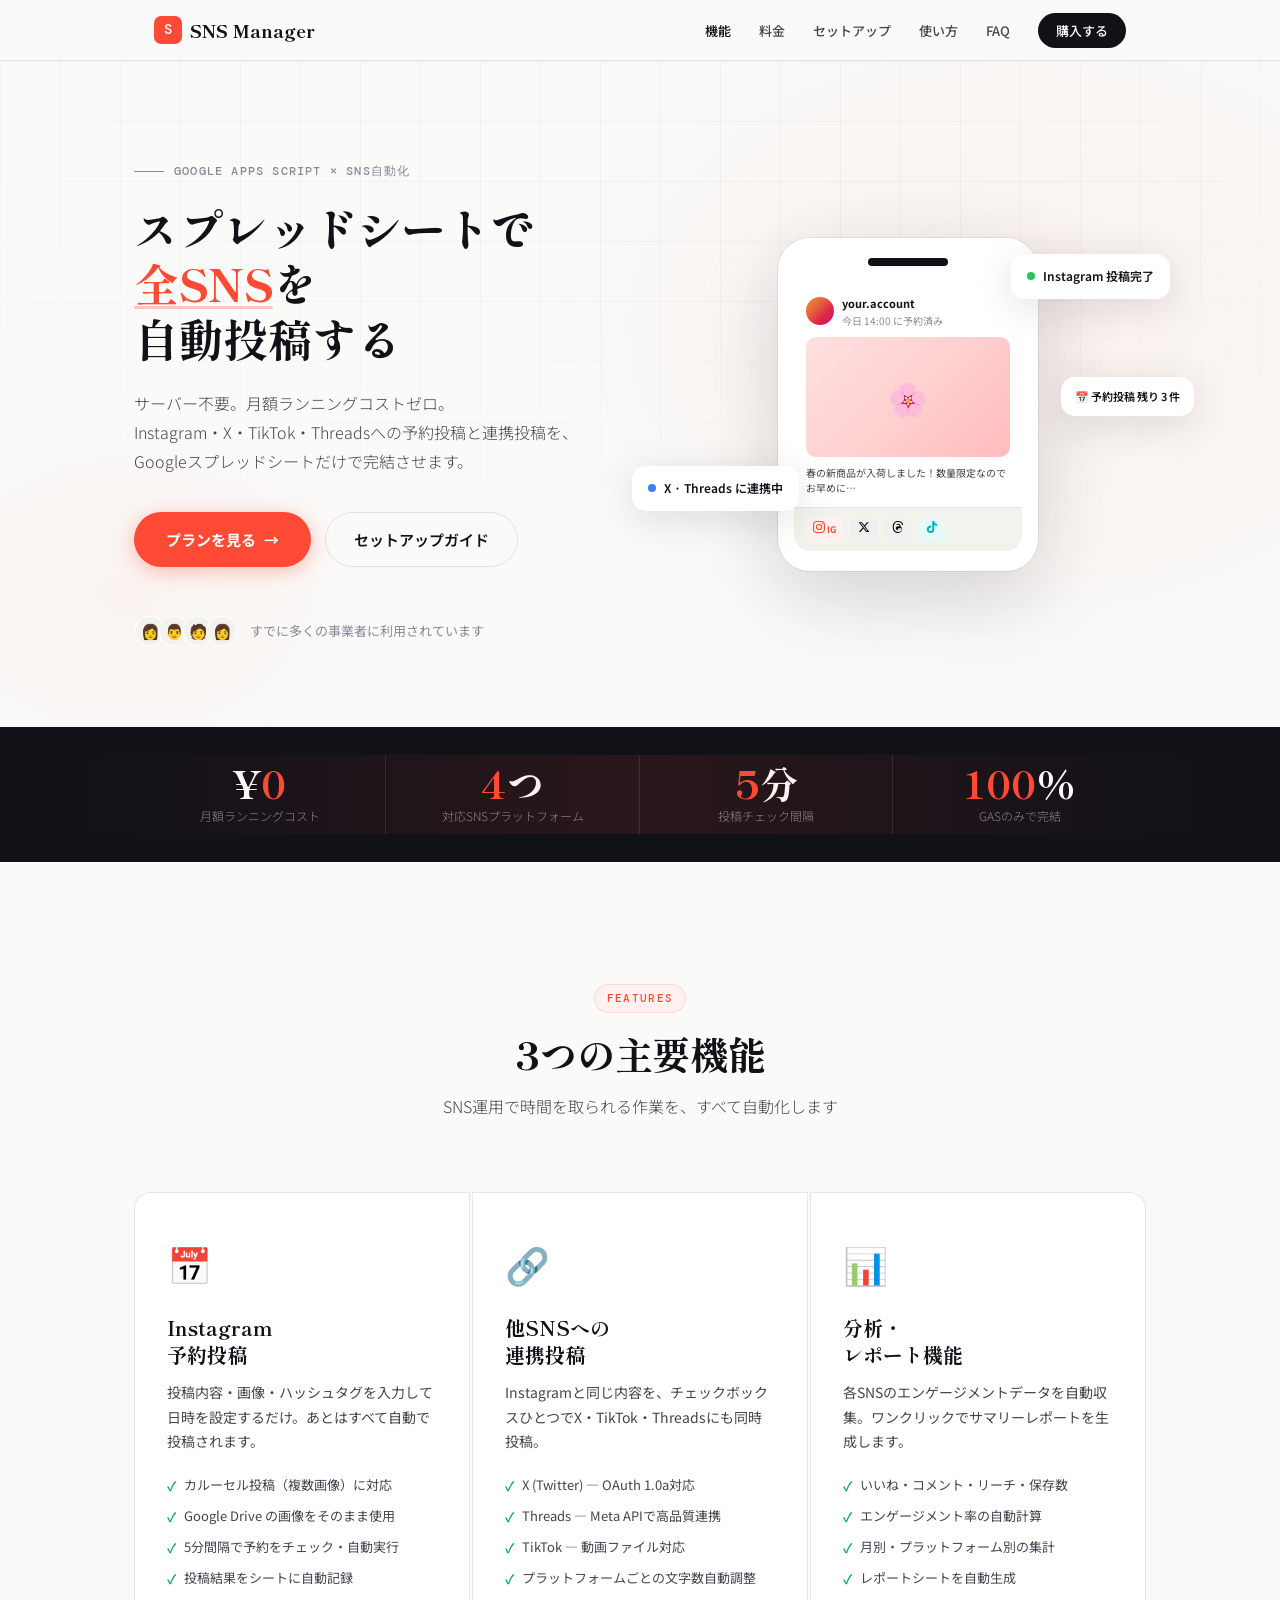
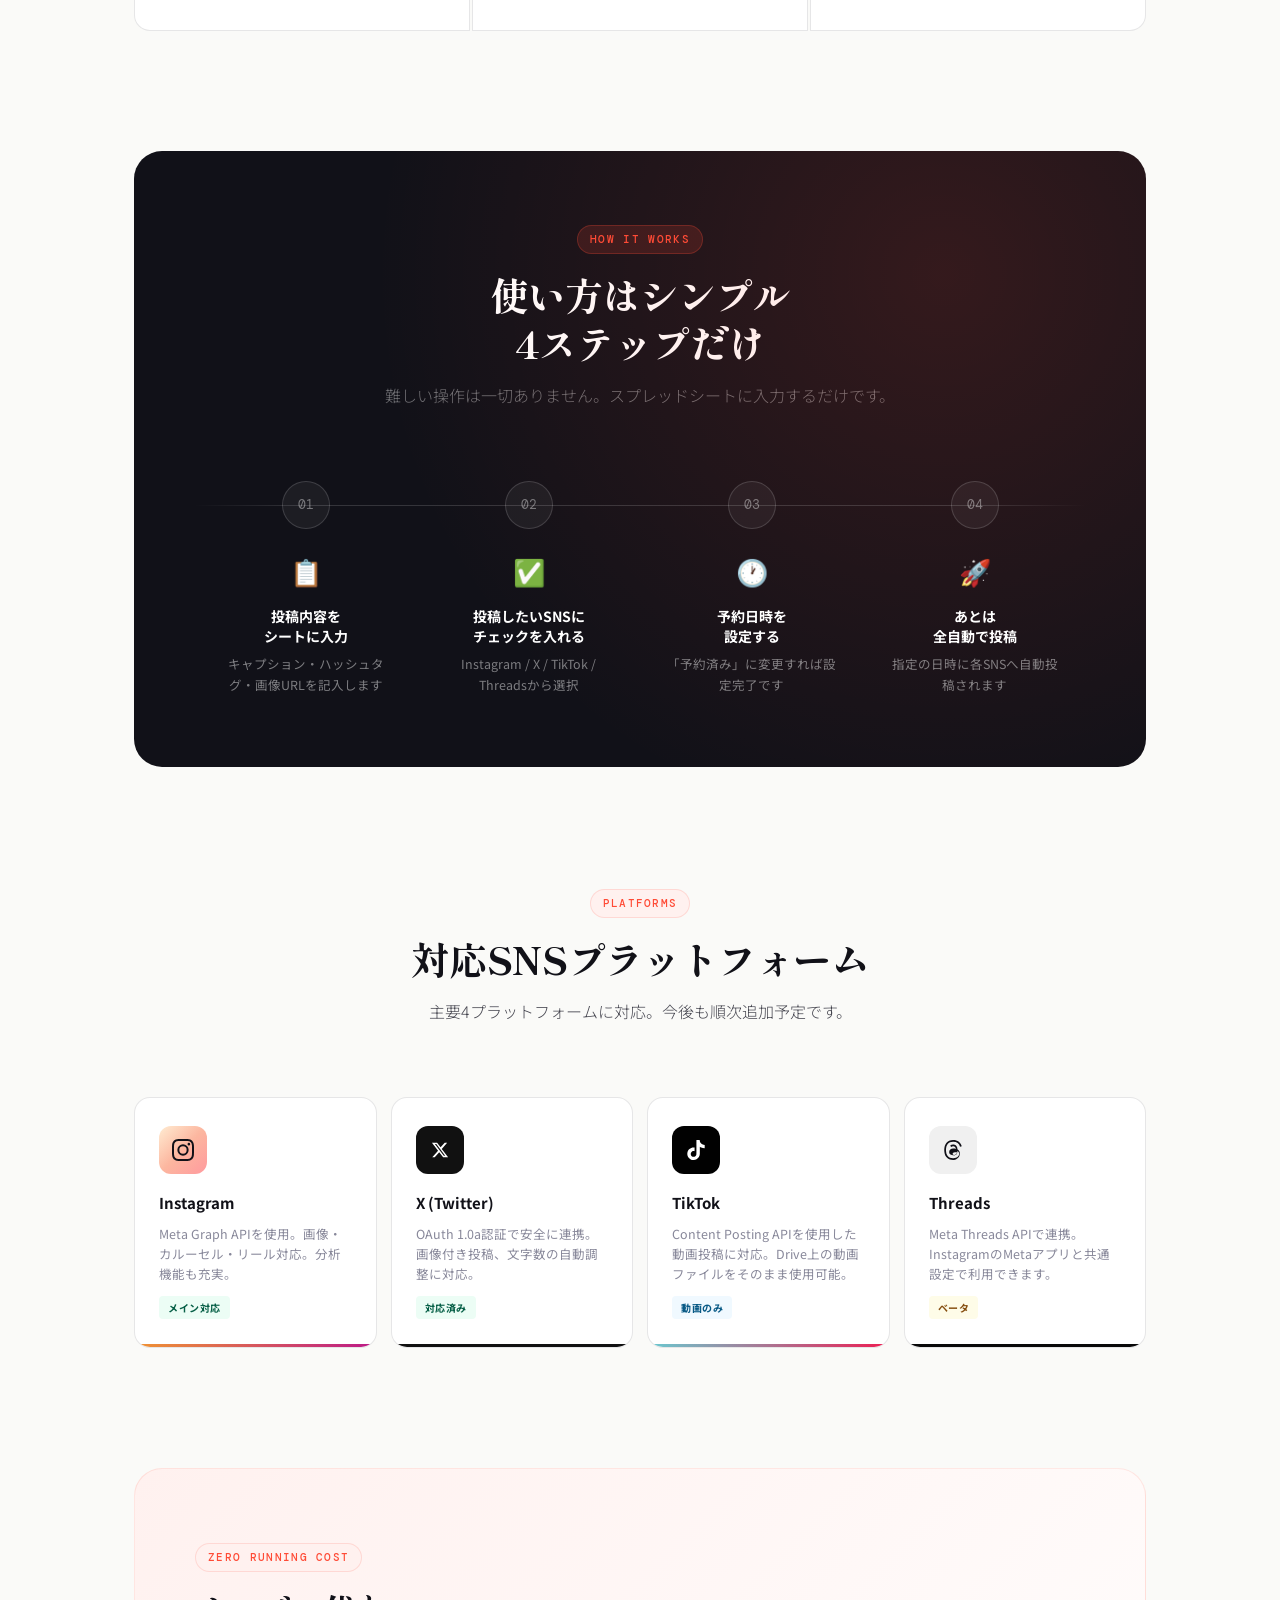
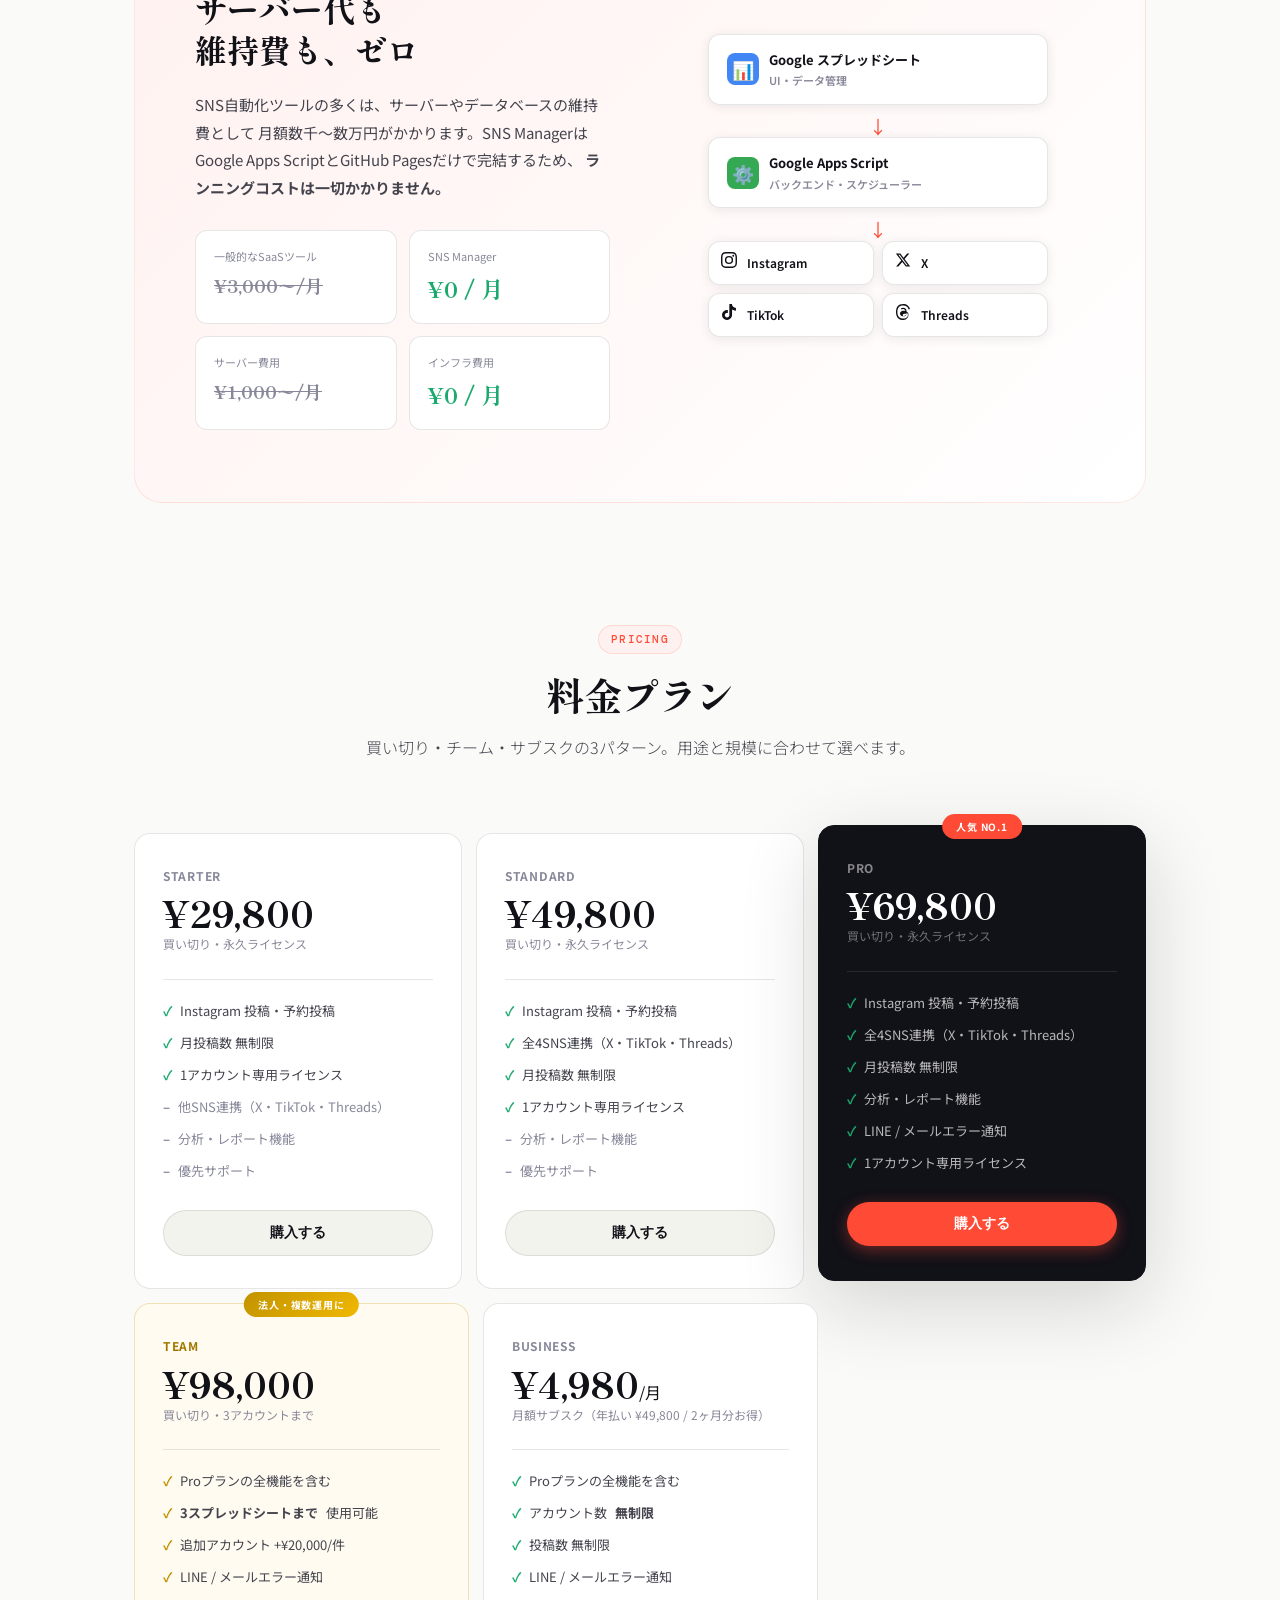
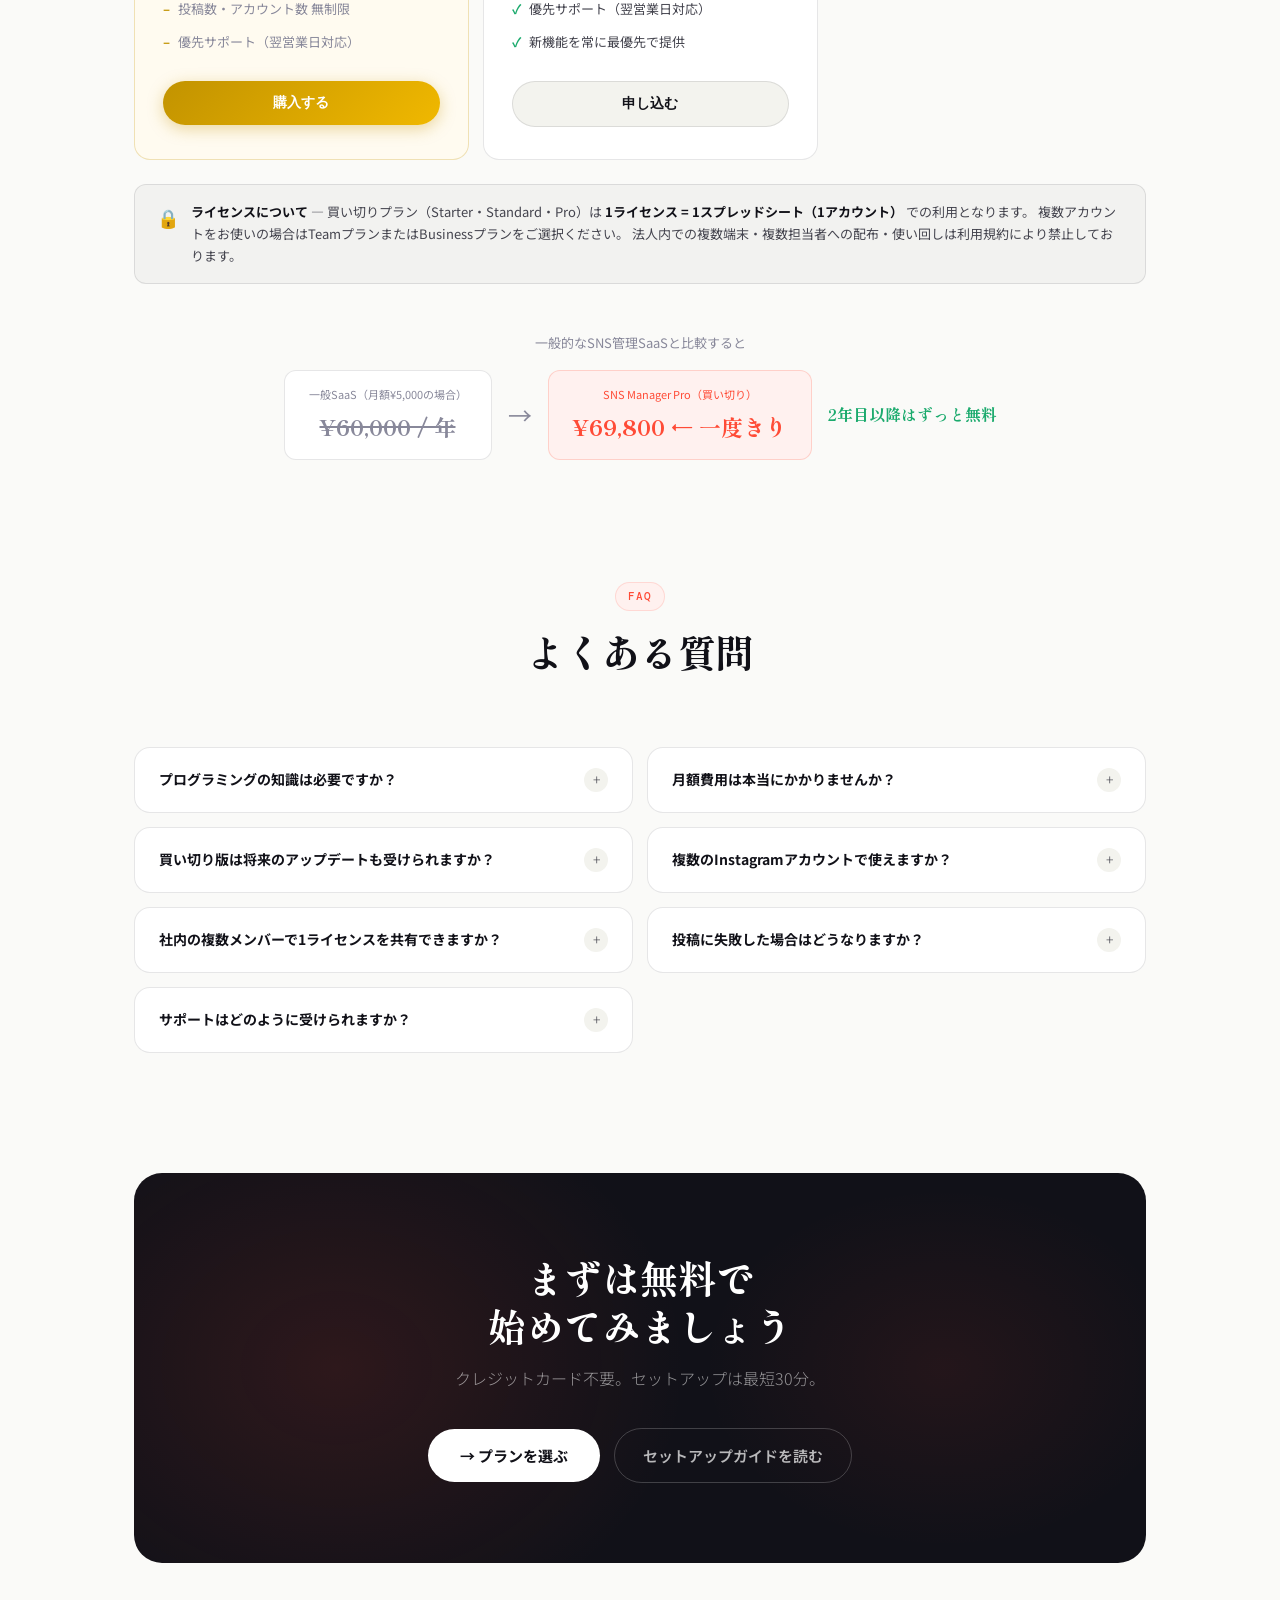
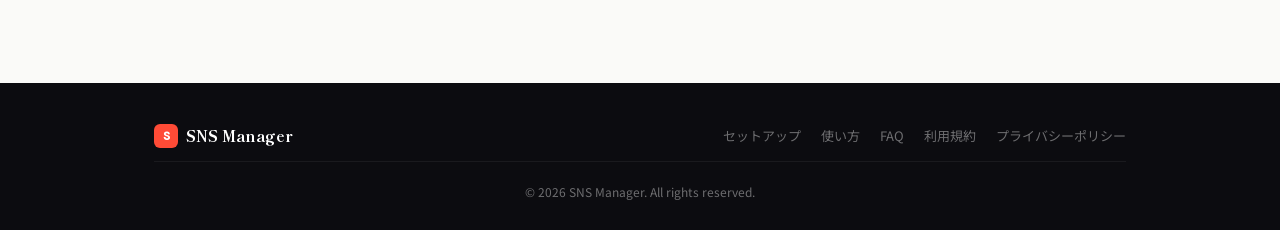
==== commit ac227a99: "Extract shared header/footer/CSS/JS into shared.css and shared.js Refactor all 6 pages to use common" ====
--- a/index.html
+++ b/index.html
@@ -7,121 +7,21 @@
 <meta name="description" content="Instagram予約投稿・X・TikTok・Threads連携投稿・分析まで、Google Apps Scriptだけで完結。サーバー不要・月額ゼロのSNS自動化ツール。">
 <link rel="preconnect" href="https://fonts.googleapis.com">
 <link href="https://fonts.googleapis.com/css2?family=Shippori+Mincho+B1:wght@400;700;800&family=Noto+Sans+JP:wght@300;400;500;700&family=DM+Mono:wght@400;500&display=swap" rel="stylesheet">
+<link rel="stylesheet" href="shared.css">
 
 <style>
-/* ============================================================
-   DESIGN TOKENS
-   ============================================================ */
 :root {
-  --ink:       #111118;
-  --ink-mid:   #44444e;
-  --ink-soft:  #88889a;
-  --paper:     #fafaf8;
-  --paper2:    #f3f3ee;
-  --accent:    #ff4b36;
-  --accent-d:  #d93220;
-  --accent-bg: #fff1ef;
-  --ig:        #e1306c;
-  --x:         #111;
-  --tt:        #010101;
-  --th:        #090909;
-  --green:     #1baa6d;
-  --border:    rgba(17,17,24,0.1);
-  --shadow-sm: 0 2px 12px rgba(17,17,24,0.08);
-  --shadow-md: 0 8px 40px rgba(17,17,24,0.12);
+  --ig: #e1306c;
+  --x: #111;
+  --tt: #010101;
+  --th: #090909;
   --shadow-lg: 0 24px 80px rgba(17,17,24,0.16);
-  --r:         16px;
-  --serif: 'Shippori Mincho B1', serif;
-  --sans:  'Noto Sans JP', sans-serif;
-  --mono:  'DM Mono', monospace;
-}
-
-/* ============================================================
-   RESET & BASE
-   ============================================================ */
-*, *::before, *::after { box-sizing: border-box; margin: 0; padding: 0; }
-html { scroll-behavior: smooth; font-size: 16px; }
-body {
-  font-family: var(--sans);
-  background: var(--paper);
-  color: var(--ink);
-  line-height: 1.7;
-  overflow-x: hidden;
-}
-img { display: block; max-width: 100%; }
-a { color: inherit; text-decoration: none; }
-
-/* ============================================================
-   SCROLL PROGRESS
-   ============================================================ */
-#progress {
-  position: fixed;
-  top: 0; left: 0;
-  height: 3px;
-  background: var(--accent);
-  z-index: 300;
-  transition: width 0.08s linear;
-}
-
-/* ============================================================
-   HEADER
-   ============================================================ */
-header {
-  position: sticky; top: 0; z-index: 200;
-  background: rgba(250,250,248,0.9);
-  backdrop-filter: blur(16px);
-  border-bottom: 1px solid var(--border);
-}
-.nav-inner {
-  max-width: 1140px; margin: 0 auto;
-  padding: 0 5%;
-  display: flex; align-items: center; justify-content: space-between;
-  height: 60px;
-}
-.logo {
-  font-family: var(--serif);
-  font-size: 18px; font-weight: 800;
-  color: var(--ink);
-  display: flex; align-items: center; gap: 8px;
-}
-.logo-mark {
-  width: 28px; height: 28px;
-  background: var(--accent);
-  border-radius: 7px;
-  display: flex; align-items: center; justify-content: center;
-  font-size: 14px; color: #fff;
-  font-family: var(--mono);
-  font-weight: 500;
-}
-.nav-links { display: flex; gap: 32px; list-style: none; }
-.nav-links a {
-  font-size: 13px; color: var(--ink-mid);
-  font-weight: 500; transition: color .2s;
-}
-.nav-links a:hover { color: var(--ink); }
-.nav-cta {
-  background: var(--ink); color: #fff !important;
-  padding: 9px 20px; border-radius: 100px;
-  font-size: 13px; font-weight: 700;
-  transition: background .2s, transform .15s;
-}
-.nav-cta:hover { background: var(--accent) !important; transform: translateY(-1px); }
+}
 
 /* ============================================================
    UTILITY
    ============================================================ */
 .container { max-width: 1140px; margin: 0 auto; padding: 0 5%; }
-.label {
-  display: inline-block;
-  font-family: var(--mono);
-  font-size: 11px; font-weight: 500;
-  letter-spacing: 0.12em; text-transform: uppercase;
-  color: var(--accent);
-  background: var(--accent-bg);
-  padding: 4px 12px; border-radius: 100px;
-  border: 1px solid rgba(255,75,54,.15);
-  margin-bottom: 20px;
-}
 .btn-primary {
   display: inline-flex; align-items: center; gap: 8px;
   background: var(--accent); color: #fff;
@@ -825,42 +725,6 @@
 }
 .btn-outline-white:hover { border-color: rgba(255,255,255,.5); color: #fff; }
 
-/* ============================================================
-   FOOTER
-   ============================================================ */
-footer {
-  background: #0c0c10; color: rgba(255,255,255,.4);
-  padding: 48px 0 32px;
-}
-.footer-inner {
-  max-width: 1140px; margin: 0 auto; padding: 0 5%;
-  display: flex; justify-content: space-between; align-items: center;
-  flex-wrap: wrap; gap: 20px;
-}
-.footer-logo {
-  font-family: var(--serif);
-  font-size: 16px; font-weight: 800; color: #fff;
-  display: flex; align-items: center; gap: 8px;
-}
-.footer-links { display: flex; gap: 24px; }
-.footer-links a { font-size: 13px; transition: color .2s; }
-.footer-links a:hover { color: rgba(255,255,255,.8); }
-.footer-copy { font-size: 12px; width: 100%; text-align: center; padding-top: 24px; border-top: 1px solid rgba(255,255,255,.06); margin-top: 16px; }
-
-/* ============================================================
-   ANIMATIONS
-   ============================================================ */
-.reveal {
-  opacity: 0;
-  transform: translateY(24px);
-  transition: opacity .6s ease, transform .6s ease;
-}
-.reveal.visible {
-  opacity: 1;
-  transform: translateY(0);
-}
-
-.hamburger{display:none;background:none;border:none;cursor:pointer;padding:4px;}
 
 /* ============================================================
    RESPONSIVE
@@ -885,13 +749,6 @@
   .stats-inner { grid-template-columns: repeat(2, 1fr); }
 }
 @media (max-width: 768px) {
-  .hamburger{display:block;}
-  .nav-links{display:none;position:absolute;top:60px;left:0;right:0;background:rgba(250,250,248,.98);backdrop-filter:blur(16px);flex-direction:column;padding:20px 5%;gap:0;border-bottom:1px solid var(--border);box-shadow:0 8px 40px rgba(17,17,24,0.12);z-index:100;}
-  .nav-links.open{display:flex;}
-  .nav-links li{padding:12px 0;border-bottom:1px solid var(--border);}
-  .nav-links li:last-child{border:none;}
-  .footer-inner{flex-direction:column;text-align:center;}
-  .footer-links{flex-wrap:wrap;justify-content:center;gap:12px;}
 }
 @media (max-width: 540px) {
   .pricing-grid { grid-template-columns: 1fr; }
@@ -905,29 +762,7 @@
 
 <div id="progress"></div>
 
-<!-- ============================================================
-     HEADER
-     ============================================================ -->
-<header>
-  <div class="nav-inner">
-    <a href="#" class="logo">
-      <div class="logo-mark">S</div>
-      SNS Manager
-    </a>
-    <ul class="nav-links">
-      <li><a href="#features">機能</a></li>
-      <li><a href="#platforms">対応SNS</a></li>
-      <li><a href="#pricing">料金</a></li>
-      <li><a href="setup-guide.html">セットアップ</a></li>
-      <li><a href="how-to-use.html">使い方</a></li>
-      <li><a href="faq.html">FAQ</a></li>
-      <li><a href="#cta" class="nav-cta">購入する</a></li>
-    </ul>
-    <button class="hamburger" onclick="this.closest('header').querySelector('.nav-links').classList.toggle('open')" aria-label="メニュー">
-      <svg viewBox="0 0 24 24" width="24" height="24"><line x1="3" y1="6" x2="21" y2="6" stroke="var(--ink)" stroke-width="2" stroke-linecap="round"/><line x1="3" y1="12" x2="21" y2="12" stroke="var(--ink)" stroke-width="2" stroke-linecap="round"/><line x1="3" y1="18" x2="21" y2="18" stroke="var(--ink)" stroke-width="2" stroke-linecap="round"/></svg>
-    </button>
-  </div>
-</header>
+<div id="site-header"></div>
 
 <!-- ============================================================
      HERO
@@ -1452,55 +1287,13 @@
   </div>
 </section>
 
-<!-- ============================================================
-     FOOTER
-     ============================================================ -->
-<footer>
-  <div class="footer-inner">
-    <div class="footer-logo">
-      <div class="logo-mark" style="width:24px;height:24px;font-size:12px;">S</div>
-      SNS Manager
-    </div>
-    <div class="footer-links">
-      <a href="setup-guide.html">セットアップ</a>
-      <a href="how-to-use.html">使い方</a>
-      <a href="faq.html">FAQ</a>
-      <a href="terms.html">利用規約</a>
-      <a href="privacy.html">プライバシーポリシー</a>
-    </div>
-  </div>
-  <div class="container">
-    <div class="footer-copy">© 2026 SNS Manager. All rights reserved.</div>
-  </div>
-</footer>
+<div id="site-footer"></div>
 
 <!-- ============================================================
      JS
      ============================================================ -->
+<script src="shared.js"></script>
 <script>
-/* ── scroll progress ── */
-window.addEventListener('scroll', () => {
-  const p = document.getElementById('progress');
-  const s = document.documentElement.scrollTop;
-  const h = document.documentElement.scrollHeight - document.documentElement.clientHeight;
-  p.style.width = (s / h * 100) + '%';
-});
-
-/* ── reveal on scroll ── */
-const revealObserver = new IntersectionObserver(entries => {
-  entries.forEach((e, i) => {
-    if (e.isIntersecting) {
-      setTimeout(() => {
-        e.target.classList.add('visible');
-      }, e.target.dataset.delay || 0);
-    }
-  });
-}, { threshold: 0.1 });
-
-document.querySelectorAll('.reveal').forEach((el, i) => {
-  revealObserver.observe(el);
-});
-
 /* ── stagger children ── */
 document.querySelectorAll('.features-grid .feat-card, .pricing-grid .price-card, .platforms-grid .platform-card').forEach((el, i) => {
   el.style.transitionDelay = (i * 80) + 'ms';
--- a/shared.css
+++ b/shared.css
@@ -0,0 +1,193 @@
+/* ============================================================
+   SHARED STYLES — SNS Manager Documentation
+   全ページ共通のデザイントークン・ヘッダー・フッター・ユーティリティ
+   ============================================================ */
+
+/* ── Design Tokens ── */
+:root {
+  --ink:       #111118;
+  --ink-mid:   #44444e;
+  --ink-soft:  #88889a;
+  --paper:     #fafaf8;
+  --paper2:    #f3f3ee;
+  --accent:    #ff4b36;
+  --accent-d:  #d93220;
+  --accent-bg: #fff1ef;
+  --green:     #1baa6d;
+  --blue:      #3b82f6;
+  --border:    rgba(17,17,24,0.1);
+  --shadow-sm: 0 2px 12px rgba(17,17,24,0.08);
+  --shadow-md: 0 8px 40px rgba(17,17,24,0.12);
+  --r:         16px;
+  --serif:     'Shippori Mincho B1', serif;
+  --sans:      'Noto Sans JP', sans-serif;
+  --mono:      'DM Mono', monospace;
+}
+
+/* ── Reset & Base ── */
+*, *::before, *::after { box-sizing: border-box; margin: 0; padding: 0; }
+html { scroll-behavior: smooth; font-size: 16px; }
+body {
+  font-family: var(--sans);
+  background: var(--paper);
+  color: var(--ink);
+  line-height: 1.7;
+  overflow-x: hidden;
+}
+a { color: inherit; text-decoration: none; }
+
+/* ── Scroll Progress ── */
+#progress {
+  position: fixed;
+  top: 0; left: 0;
+  height: 3px;
+  background: var(--accent);
+  z-index: 300;
+  transition: width 0.08s linear;
+}
+
+/* ── Header ── */
+header {
+  position: sticky; top: 0; z-index: 200;
+  background: rgba(250,250,248,0.92);
+  backdrop-filter: blur(16px);
+  border-bottom: 1px solid var(--border);
+}
+.nav-inner {
+  max-width: 1100px; margin: 0 auto;
+  padding: 0 5%;
+  display: flex; align-items: center; justify-content: space-between;
+  height: 60px;
+}
+.logo {
+  font-family: var(--serif);
+  font-size: 18px; font-weight: 800;
+  color: var(--ink);
+  display: flex; align-items: center; gap: 8px;
+}
+.logo-mark {
+  width: 28px; height: 28px;
+  background: var(--accent);
+  border-radius: 7px;
+  display: flex; align-items: center; justify-content: center;
+  font-size: 14px; color: #fff;
+  font-family: var(--mono);
+  font-weight: 500;
+}
+.nav-links { display: flex; gap: 28px; list-style: none; }
+.nav-links a {
+  font-size: 13px; color: var(--ink-mid);
+  font-weight: 500; transition: color .2s;
+}
+.nav-links a:hover, .nav-links a.active { color: var(--ink); }
+.nav-cta {
+  background: var(--ink); color: #fff !important;
+  padding: 8px 18px; border-radius: 100px;
+  font-size: 13px; font-weight: 700;
+  transition: background .2s;
+}
+.nav-cta:hover { background: var(--accent) !important; }
+
+/* ── Hamburger ── */
+.hamburger { display: none; background: none; border: none; cursor: pointer; padding: 4px; }
+
+/* ── Footer ── */
+footer {
+  background: #0c0c10;
+  color: rgba(255,255,255,.4);
+  padding: 40px 0 28px;
+}
+.footer-inner {
+  max-width: 1100px; margin: 0 auto; padding: 0 5%;
+  display: flex; justify-content: space-between; align-items: center;
+  flex-wrap: wrap; gap: 16px;
+}
+.footer-logo {
+  font-family: var(--serif);
+  font-size: 15px; font-weight: 800;
+  color: #fff;
+  display: flex; align-items: center; gap: 8px;
+  text-decoration: none;
+}
+.footer-logo .logo-mark-sm {
+  width: 24px; height: 24px;
+  background: var(--accent);
+  border-radius: 6px;
+  display: flex; align-items: center; justify-content: center;
+  font-size: 12px; color: #fff;
+  font-family: var(--mono);
+}
+.footer-links { display: flex; gap: 20px; }
+.footer-links a {
+  font-size: 13px;
+  color: rgba(255,255,255,.4);
+  text-decoration: none;
+  transition: color .2s;
+}
+.footer-links a:hover { color: rgba(255,255,255,.8); }
+.footer-copy {
+  font-size: 12px; width: 100%;
+  text-align: center; padding-top: 20px;
+  border-top: 1px solid rgba(255,255,255,.06);
+  margin-top: 12px;
+}
+
+/* ── Reveal Animation ── */
+.reveal {
+  opacity: 0;
+  transform: translateY(20px);
+  transition: opacity .5s ease, transform .5s ease;
+}
+.reveal.visible {
+  opacity: 1;
+  transform: translateY(0);
+}
+
+/* ── Common Label ── */
+.label {
+  display: inline-block;
+  font-family: var(--mono);
+  font-size: 11px; font-weight: 500;
+  letter-spacing: .12em; text-transform: uppercase;
+  color: var(--accent);
+  background: var(--accent-bg);
+  padding: 4px 12px; border-radius: 100px;
+  border: 1px solid rgba(255,75,54,.15);
+  margin-bottom: 16px;
+}
+
+/* ── Common Info Box ── */
+.info-box {
+  display: flex; gap: 12px;
+  padding: 16px 20px; border-radius: 12px;
+  margin: 16px 0; font-size: 13.5px; line-height: 1.7;
+}
+.info-box.warn { background: #fffbeb; border: 1.5px solid #fcd34d; color: #92400e; }
+.info-box.tip  { background: #ecfdf5; border: 1.5px solid #6ee7b7; color: #065f46; }
+.info-box.note { background: #eff6ff; border: 1.5px solid #93c5fd; color: #1e3a5f; }
+.info-icon { font-size: 18px; flex-shrink: 0; margin-top: 1px; }
+
+/* ── Responsive ── */
+@media(max-width:768px) {
+  .hamburger { display: block; }
+  .nav-links {
+    display: none !important;
+    position: absolute; top: 60px; left: 0; right: 0;
+    background: rgba(250,250,248,.98);
+    backdrop-filter: blur(16px);
+    flex-direction: column;
+    padding: 20px 5%; gap: 0;
+    border-bottom: 1px solid var(--border);
+    box-shadow: 0 8px 40px rgba(17,17,24,0.12);
+    z-index: 100; list-style: none;
+  }
+  .nav-links.open { display: flex !important; }
+  .nav-links li {
+    padding: 12px 0;
+    border-bottom: 1px solid var(--border);
+  }
+  .nav-links li:last-child { border: none; }
+  .nav-cta { display: inline-block; margin-top: 8px; text-align: center; }
+  .footer-inner { flex-direction: column; text-align: center; }
+  .footer-links { flex-wrap: wrap; justify-content: center; gap: 12px; }
+}
